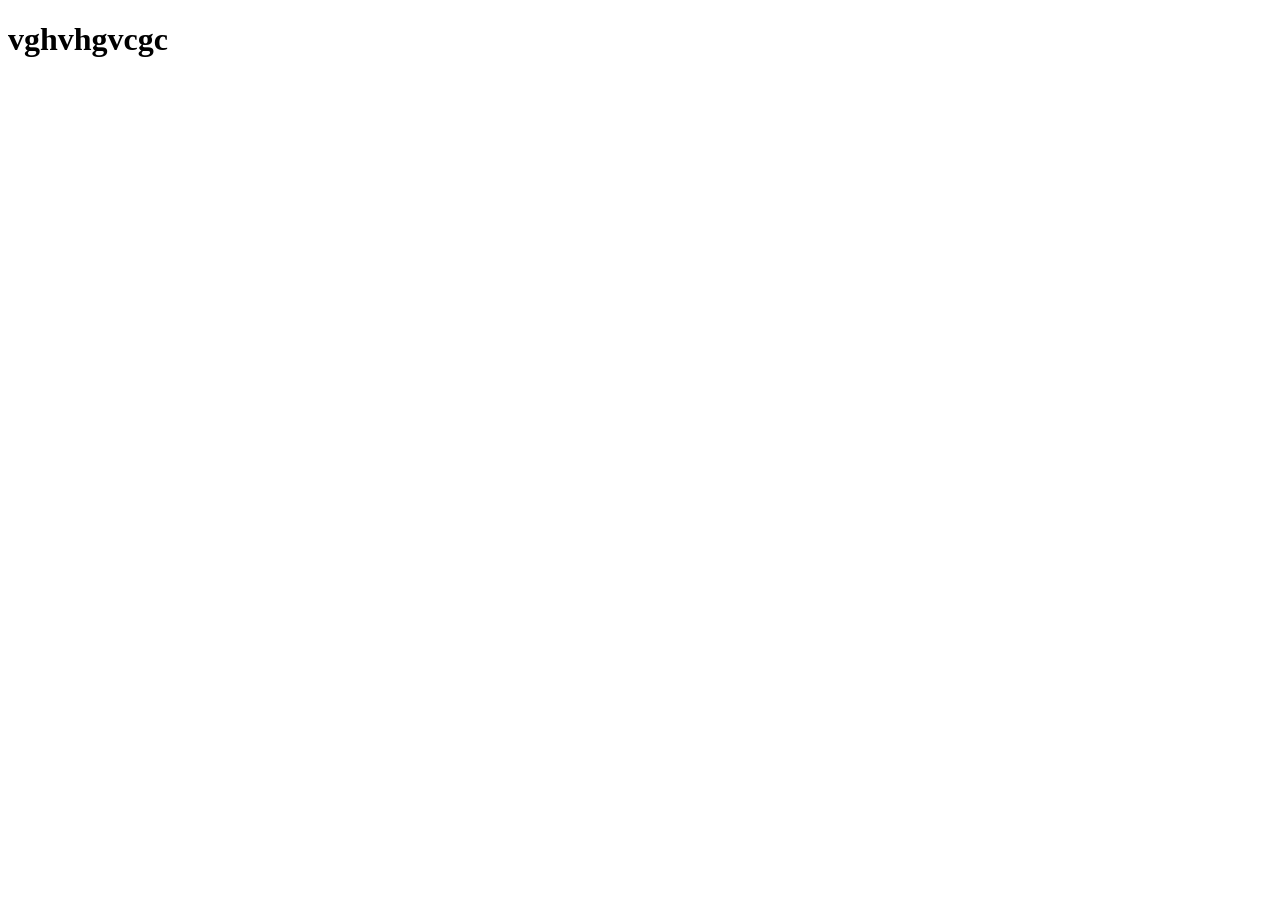
==== index.html @ 42df1553 "add blocks" ====
<!DOCTYPE html>
<html lang="en">
<head>
    <meta charset="UTF-8">
    <meta name="viewport" content="width=device-width, initial-scale=1.0">
    <title>Document</title>
</head>
<body>
    <h1>vghvhgvcgc</h1>
</body>
</html>
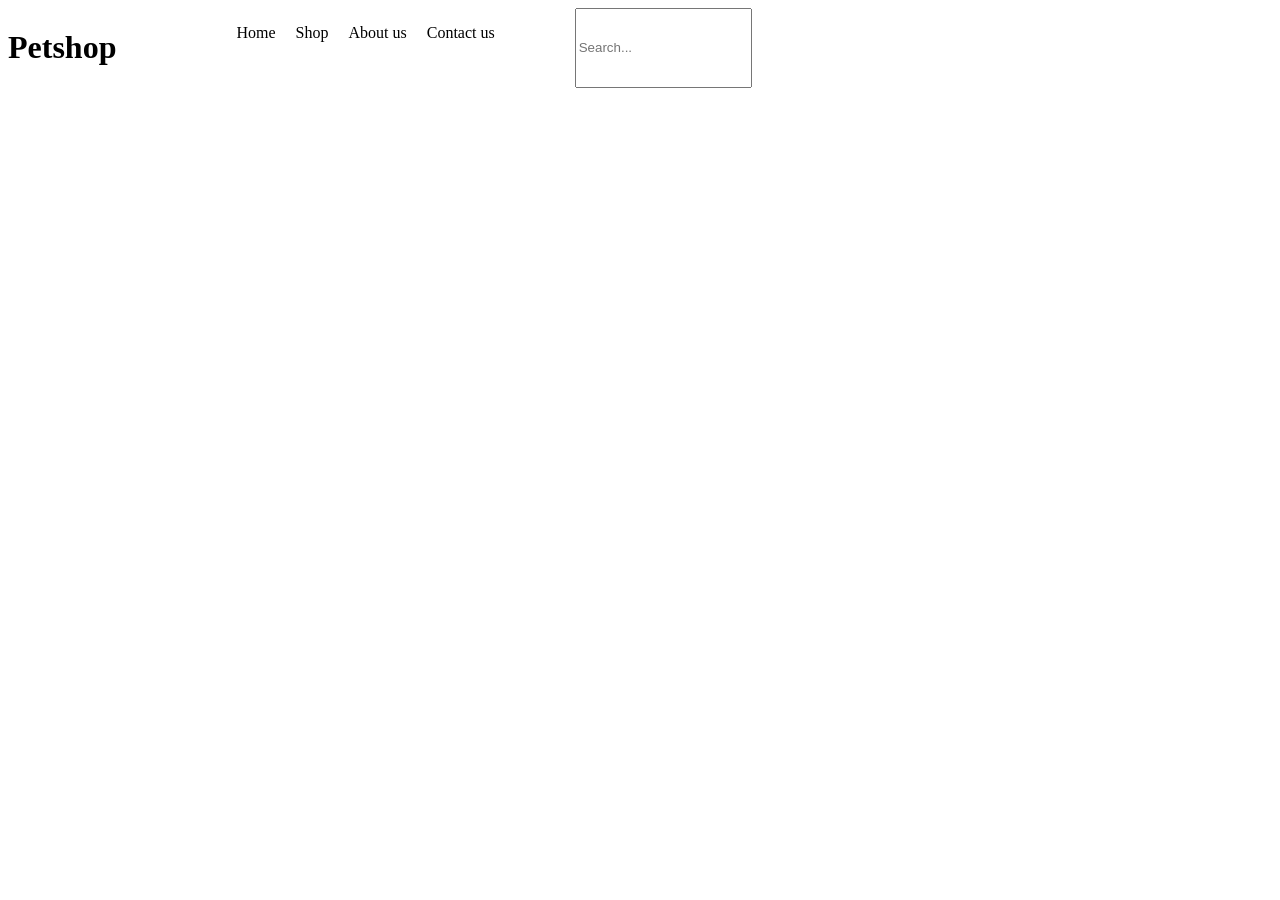
==== commit e1782185: "add header" ====
--- a/index.html
+++ b/index.html
@@ -3,9 +3,45 @@
 <head>
     <meta charset="UTF-8">
     <meta name="viewport" content="width=device-width, initial-scale=1.0">
-    <title>Document</title>
+    <link rel="stylesheet" href="style.css">
+    <title>Petshop</title>
 </head>
 <body>
-    <h1>vghvhgvcgc</h1>
+    <header>
+        <h1>Petshop</h1>
+        <ul class="header-list">
+            <li><a href="#"></a>Home</li>
+            <li><a href="#"></a>Shop</li>
+            <li><a href="#"></a>About us</li>
+            <li><a href="#"></a>Contact us</li>
+        </ul>
+        <input type="text" name="search" placeholder="Search...">
+    </header>
+    <main>
+    <div class="shop-now">
+
+    </div>
+    <div class="categories">
+
+    </div>
+    <div class="products">
+
+    </div>
+    <div class="way-to-shop">
+
+    </div>
+    <div class="best-sellers">
+
+    </div>
+    <div class="by-pet">
+
+    </div>
+    <div class="news">
+
+    </div>
+    </main>
+    <footer>
+
+    </footer>
 </body>
 </html>
--- a/style.css
+++ b/style.css
@@ -0,0 +1,9 @@
+header{
+    display: flex;
+    gap: 80px;
+}
+.header-list {
+    display: flex;
+    list-style: none;
+    gap: 20px;
+}
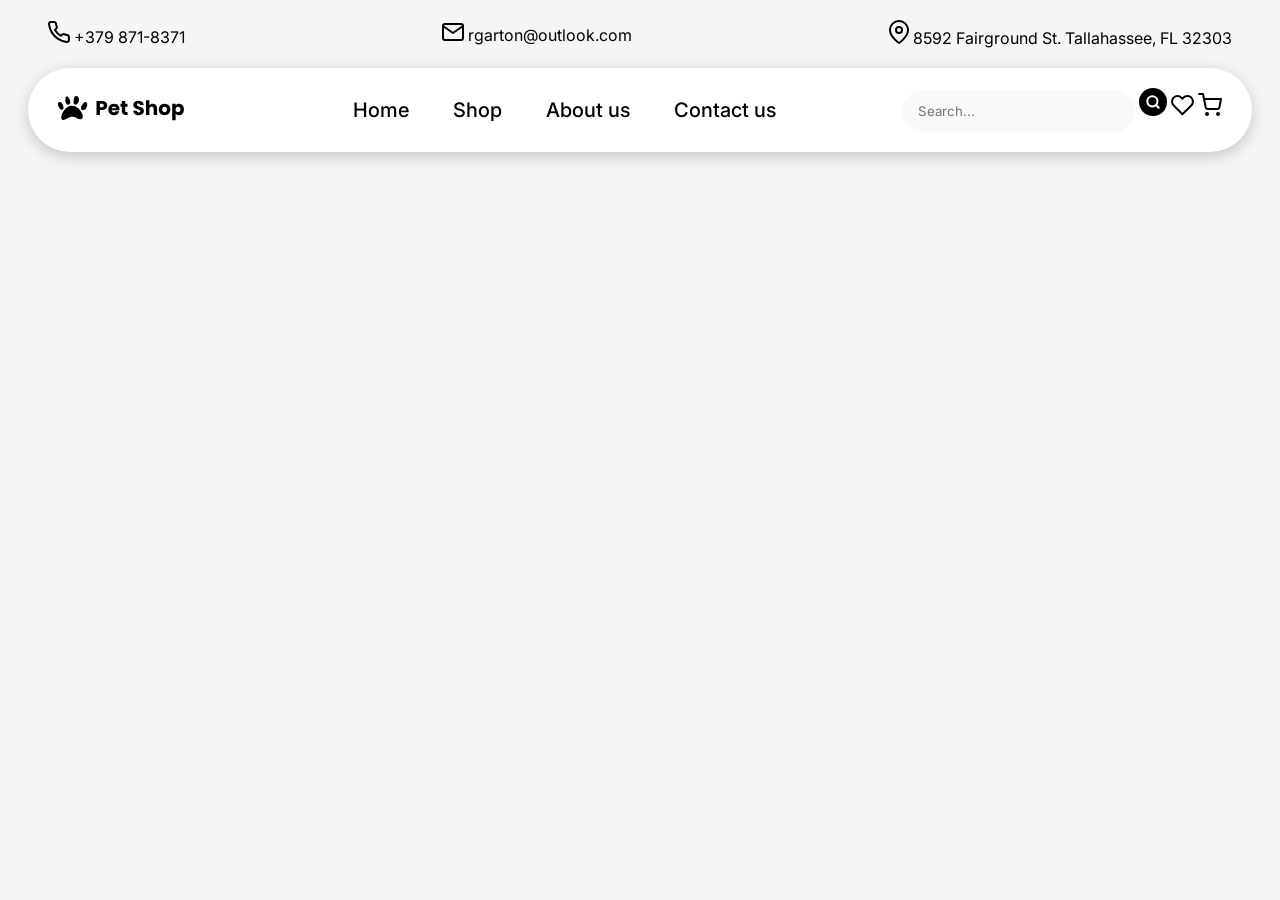
==== commit 3a837ad4: "add objects to header" ====
--- a/index.html
+++ b/index.html
@@ -3,44 +3,104 @@
 <head>
     <meta charset="UTF-8">
     <meta name="viewport" content="width=device-width, initial-scale=1.0">
-    <link rel="stylesheet" href="style.css">
+    <link rel="preconnect" href="https://fonts.googleapis.com">
+<link rel="preconnect" href="https://fonts.gstatic.com" crossorigin>
+<link href="https://fonts.googleapis.com/css2?family=Inter:ital,opsz,wght@0,14..32,100..900;1,14..32,100..900&display=swap" rel="stylesheet">
+    <link rel="stylesheet" href="styles/style.css">
+    <link rel="stylesheet" href="styles/normalize.css">
     <title>Petshop</title>
 </head>
 <body>
-    <header>
-        <h1>Petshop</h1>
+    <header class="contacts-header">
+        <div>
+            <svg width="22" height="22" viewBox="0 0 22 22" fill="none" xmlns="http://www.w3.org/2000/svg">
+<path d="M20.8881 15.9201V18.9201C20.8892 19.1986 20.8322 19.4743 20.7206 19.7294C20.6091 19.9846 20.4454 20.2137 20.2402 20.402C20.035 20.5902 19.7927 20.7336 19.5289 20.8228C19.265 20.912 18.9855 20.9452 18.7081 20.9201C15.631 20.5857 12.6751 19.5342 10.0781 17.8501C7.66194 16.3148 5.61345 14.2663 4.07812 11.8501C2.38809 9.2413 1.33636 6.27109 1.00812 3.1801C0.983127 2.90356 1.01599 2.62486 1.10462 2.36172C1.19324 2.09859 1.33569 1.85679 1.52288 1.65172C1.71008 1.44665 1.93792 1.28281 2.19191 1.17062C2.44589 1.05843 2.72046 1.00036 2.99812 1.0001H5.99812C6.48342 0.995321 6.95391 1.16718 7.32188 1.48363C7.68985 1.80008 7.93019 2.23954 7.99812 2.7201C8.12474 3.68016 8.35957 4.62282 8.69812 5.5301C8.83266 5.88802 8.86178 6.27701 8.78202 6.65098C8.70227 7.02494 8.51698 7.36821 8.24812 7.6401L6.97812 8.9101C8.40167 11.4136 10.4746 13.4865 12.9781 14.9101L14.2481 13.6401C14.52 13.3712 14.8633 13.1859 15.2372 13.1062C15.6112 13.0264 16.0002 13.0556 16.3581 13.1901C17.2654 13.5286 18.2081 13.7635 19.1681 13.8901C19.6539 13.9586 20.0975 14.2033 20.4146 14.5776C20.7318 14.9519 20.9003 15.4297 20.8881 15.9201Z" stroke="black" stroke-width="2" stroke-linecap="round" stroke-linejoin="round"/>
+</svg>
+            <span>+379 871-8371</span>
+        </div>
+        <div>
+            <svg width="22" height="18" viewBox="0 0 22 18" fill="none" xmlns="http://www.w3.org/2000/svg">
+<path d="M3 1H19C20.1 1 21 1.9 21 3V15C21 16.1 20.1 17 19 17H3C1.9 17 1 16.1 1 15V3C1 1.9 1.9 1 3 1Z" stroke="black" stroke-width="2" stroke-linecap="round" stroke-linejoin="round"/>
+<path d="M21 3L11 10L1 3" stroke="black" stroke-width="2" stroke-linecap="round" stroke-linejoin="round"/>
+</svg>
+            <span>rgarton@outlook.com</span>
+        </div>
+        <div>
+            <svg width="20" height="24" viewBox="0 0 20 24" fill="none" xmlns="http://www.w3.org/2000/svg">
+<path d="M19 10C19 17 10 23 10 23C10 23 1 17 1 10C1 7.61305 1.94821 5.32387 3.63604 3.63604C5.32387 1.94821 7.61305 1 10 1C12.3869 1 14.6761 1.94821 16.364 3.63604C18.0518 5.32387 19 7.61305 19 10Z" stroke="black" stroke-width="2" stroke-linecap="round" stroke-linejoin="round"/>
+<path d="M10 13C11.6569 13 13 11.6569 13 10C13 8.34315 11.6569 7 10 7C8.34315 7 7 8.34315 7 10C7 11.6569 8.34315 13 10 13Z" stroke="black" stroke-width="2" stroke-linecap="round" stroke-linejoin="round"/>
+</svg>
+            <span>8592 Fairground St. Tallahassee, FL 32303</span>
+        </div>
+    </header>
+    <header class="main-header">
+        <div class="header-container">
+        <a href="#" class="logo"><svg width="128" height="30" viewBox="0 0 128 30" fill="none" xmlns="http://www.w3.org/2000/svg">
+<path d="M7.65306 26.3199C6.69254 26.7512 4.83484 27.4373 3.88629 26.6155C3.22707 26.0443 3.26374 24.6041 3.31063 23.817C3.45953 21.325 4.876 18.8672 6.37352 16.9357C8.16387 14.627 10.8434 12.8654 13.7634 12.7668C15.98 12.692 18.1637 13.5817 19.8944 14.9685C21.6252 16.3553 22.9329 18.212 23.9373 20.1891C24.4274 21.1539 24.8582 22.1852 24.8746 23.2672C24.8908 24.3492 24.4124 25.4966 23.4614 26.0126C22.6989 26.4264 21.7571 26.3778 20.932 26.1096C20.1069 25.8418 19.3634 25.3753 18.5994 24.964C17.1902 24.2056 15.6266 23.6149 14.0293 23.7119C11.7199 23.8526 9.76391 25.3721 7.65306 26.3199Z" fill="black"/>
+<path d="M5.46221 14.1432C5.74581 16.4805 3.97017 17.7521 2.15663 15.9949C1.04446 14.9174 0.178717 13.0006 0.0235771 11.4594C-0.0544918 10.6827 0.0405378 9.80499 0.62618 9.28894C1.18738 8.79434 2.06484 8.79159 2.73454 9.12507C3.40424 9.45855 3.89535 10.0679 4.2812 10.7089C4.90999 11.7537 5.3153 12.9325 5.46221 14.1432Z" fill="black"/>
+<path d="M12.1667 7.8491C12.5403 9.4222 12.0966 11.8501 9.9713 11.6715C7.4272 11.4577 7.13164 7.06766 7.40675 5.25861C7.50976 4.58018 7.7734 3.82269 8.41316 3.57477C8.85364 3.40391 9.3667 3.53511 9.75555 3.80373C10.1442 4.07211 10.431 4.46146 10.6986 4.85081C11.3319 5.77342 11.9081 6.76013 12.1667 7.8491Z" fill="black"/>
+<path d="M21.0142 6.82031C21.0372 5.77798 20.8047 4.68377 20.1203 3.89734C19.4359 3.11091 18.2262 2.73104 17.3023 3.21417C16.3433 3.71551 15.9904 4.89877 15.8322 5.96904C15.6172 7.42241 15.2703 10.0932 16.3318 11.3176C16.9963 12.0841 17.9927 11.6853 18.7547 11.2426C20.2495 10.3736 20.978 8.47647 21.0142 6.82031Z" fill="black"/>
+<path d="M27.2745 16.3564C25.7777 17.7681 22.7183 17.3306 22.9885 14.8955C23.171 13.2483 24.2922 11.5513 25.3083 10.2874C25.9281 9.51672 26.835 8.77245 27.8005 8.9872C28.5663 9.15756 29.093 9.9133 29.227 10.6863C29.3607 11.4592 29.1779 12.2494 28.9701 13.0059C28.6341 14.2285 28.1971 15.4864 27.2745 16.3564Z" fill="black"/>
+<path d="M49.2125 12.48C49.2125 13.2933 49.0258 14.04 48.6525 14.72C48.2791 15.3867 47.7058 15.9267 46.9325 16.34C46.1591 16.7533 45.1991 16.96 44.0525 16.96H41.9325V22H38.5125V7.96H44.0525C45.1725 7.96 46.1191 8.15333 46.8925 8.54C47.6658 8.92667 48.2458 9.46 48.6325 10.14C49.0191 10.82 49.2125 11.6 49.2125 12.48ZM43.7925 14.24C44.4458 14.24 44.9325 14.0867 45.2525 13.78C45.5725 13.4733 45.7325 13.04 45.7325 12.48C45.7325 11.92 45.5725 11.4867 45.2525 11.18C44.9325 10.8733 44.4458 10.72 43.7925 10.72H41.9325V14.24H43.7925ZM61.5129 16.24C61.5129 16.56 61.4929 16.8933 61.4529 17.24H53.7129C53.7663 17.9333 53.9863 18.4667 54.3729 18.84C54.7729 19.2 55.2596 19.38 55.8329 19.38C56.6863 19.38 57.2796 19.02 57.6129 18.3H61.2529C61.0663 19.0333 60.7263 19.6933 60.2329 20.28C59.7529 20.8667 59.1463 21.3267 58.4129 21.66C57.6796 21.9933 56.8596 22.16 55.9529 22.16C54.8596 22.16 53.8863 21.9267 53.0329 21.46C52.1796 20.9933 51.5129 20.3267 51.0329 19.46C50.5529 18.5933 50.3129 17.58 50.3129 16.42C50.3129 15.26 50.5463 14.2467 51.0129 13.38C51.4929 12.5133 52.1596 11.8467 53.0129 11.38C53.8663 10.9133 54.8463 10.68 55.9529 10.68C57.0329 10.68 57.9929 10.9067 58.8329 11.36C59.6729 11.8133 60.3263 12.46 60.7929 13.3C61.2729 14.14 61.5129 15.12 61.5129 16.24ZM58.0129 15.34C58.0129 14.7533 57.8129 14.2867 57.4129 13.94C57.0129 13.5933 56.5129 13.42 55.9129 13.42C55.3396 13.42 54.8529 13.5867 54.4529 13.92C54.0663 14.2533 53.8263 14.7267 53.7329 15.34H58.0129ZM69.5371 19.1V22H67.7971C66.5571 22 65.5905 21.7 64.8971 21.1C64.2038 20.4867 63.8571 19.4933 63.8571 18.12V13.68H62.4971V10.84H63.8571V8.12H67.2771V10.84H69.5171V13.68H67.2771V18.16C67.2771 18.4933 67.3571 18.7333 67.5171 18.88C67.6771 19.0267 67.9438 19.1 68.3171 19.1H69.5371ZM80.7604 22.14C79.7338 22.14 78.8138 21.9733 78.0004 21.64C77.1871 21.3067 76.5338 20.8133 76.0404 20.16C75.5604 19.5067 75.3071 18.72 75.2804 17.8H78.9204C78.9738 18.32 79.1538 18.72 79.4604 19C79.7671 19.2667 80.1671 19.4 80.6604 19.4C81.1671 19.4 81.5671 19.2867 81.8604 19.06C82.1538 18.82 82.3004 18.4933 82.3004 18.08C82.3004 17.7333 82.1804 17.4467 81.9404 17.22C81.7138 16.9933 81.4271 16.8067 81.0804 16.66C80.7471 16.5133 80.2671 16.3467 79.6404 16.16C78.7338 15.88 77.9938 15.6 77.4204 15.32C76.8471 15.04 76.3538 14.6267 75.9404 14.08C75.5271 13.5333 75.3204 12.82 75.3204 11.94C75.3204 10.6333 75.7938 9.61333 76.7404 8.88C77.6871 8.13333 78.9204 7.76 80.4404 7.76C81.9871 7.76 83.2338 8.13333 84.1804 8.88C85.1271 9.61333 85.6338 10.64 85.7004 11.96H82.0004C81.9738 11.5067 81.8071 11.1533 81.5004 10.9C81.1938 10.6333 80.8004 10.5 80.3204 10.5C79.9071 10.5 79.5738 10.6133 79.3204 10.84C79.0671 11.0533 78.9404 11.3667 78.9404 11.78C78.9404 12.2333 79.1538 12.5867 79.5804 12.84C80.0071 13.0933 80.6738 13.3667 81.5804 13.66C82.4871 13.9667 83.2204 14.26 83.7804 14.54C84.3538 14.82 84.8471 15.2267 85.2604 15.76C85.6738 16.2933 85.8804 16.98 85.8804 17.82C85.8804 18.62 85.6738 19.3467 85.2604 20C84.8604 20.6533 84.2738 21.1733 83.5004 21.56C82.7271 21.9467 81.8138 22.14 80.7604 22.14ZM94.8451 10.72C96.1251 10.72 97.1518 11.1467 97.9251 12C98.6985 12.84 99.0851 14 99.0851 15.48V22H95.6851V15.94C95.6851 15.1933 95.4918 14.6133 95.1051 14.2C94.7185 13.7867 94.1985 13.58 93.5451 13.58C92.8918 13.58 92.3718 13.7867 91.9851 14.2C91.5985 14.6133 91.4051 15.1933 91.4051 15.94V22H87.9851V7.2H91.4051V12.34C91.7518 11.8467 92.2251 11.4533 92.8251 11.16C93.4251 10.8667 94.0985 10.72 94.8451 10.72ZM106.542 22.16C105.448 22.16 104.462 21.9267 103.582 21.46C102.715 20.9933 102.028 20.3267 101.522 19.46C101.028 18.5933 100.782 17.58 100.782 16.42C100.782 15.2733 101.035 14.2667 101.542 13.4C102.048 12.52 102.742 11.8467 103.622 11.38C104.502 10.9133 105.488 10.68 106.582 10.68C107.675 10.68 108.662 10.9133 109.542 11.38C110.422 11.8467 111.115 12.52 111.622 13.4C112.128 14.2667 112.382 15.2733 112.382 16.42C112.382 17.5667 112.122 18.58 111.602 19.46C111.095 20.3267 110.395 20.9933 109.502 21.46C108.622 21.9267 107.635 22.16 106.542 22.16ZM106.542 19.2C107.195 19.2 107.748 18.96 108.202 18.48C108.668 18 108.902 17.3133 108.902 16.42C108.902 15.5267 108.675 14.84 108.222 14.36C107.782 13.88 107.235 13.64 106.582 13.64C105.915 13.64 105.362 13.88 104.922 14.36C104.482 14.8267 104.262 15.5133 104.262 16.42C104.262 17.3133 104.475 18 104.902 18.48C105.342 18.96 105.888 19.2 106.542 19.2ZM117.616 12.42C117.949 11.9 118.409 11.48 118.996 11.16C119.583 10.84 120.269 10.68 121.056 10.68C121.976 10.68 122.809 10.9133 123.556 11.38C124.303 11.8467 124.889 12.5133 125.316 13.38C125.756 14.2467 125.976 15.2533 125.976 16.4C125.976 17.5467 125.756 18.56 125.316 19.44C124.889 20.3067 124.303 20.98 123.556 21.46C122.809 21.9267 121.976 22.16 121.056 22.16C120.283 22.16 119.596 22 118.996 21.68C118.409 21.36 117.949 20.9467 117.616 20.44V27.32H114.196V10.84H117.616V12.42ZM122.496 16.4C122.496 15.5467 122.256 14.88 121.776 14.4C121.309 13.9067 120.729 13.66 120.036 13.66C119.356 13.66 118.776 13.9067 118.296 14.4C117.829 14.8933 117.596 15.5667 117.596 16.42C117.596 17.2733 117.829 17.9467 118.296 18.44C118.776 18.9333 119.356 19.18 120.036 19.18C120.716 19.18 121.296 18.9333 121.776 18.44C122.256 17.9333 122.496 17.2533 122.496 16.4Z" fill="black"/>
+</svg>
+</a>
+        <nav>
         <ul class="header-list">
             <li><a href="#"></a>Home</li>
             <li><a href="#"></a>Shop</li>
             <li><a href="#"></a>About us</li>
             <li><a href="#"></a>Contact us</li>
         </ul>
-        <input type="text" name="search" placeholder="Search...">
+        </nav>
+        <div>
+            <input type="text" name="search" placeholder="Search...">
+            <a href="#"><svg width="28" height="28" viewBox="0 0 28 28" fill="none" xmlns="http://www.w3.org/2000/svg">
+<rect width="28" height="28" rx="14" fill="black"/>
+<path d="M13.3689 18.4449C16.1745 18.4449 18.4488 16.1705 18.4488 13.365C18.4488 10.5595 16.1745 8.28516 13.3689 8.28516C10.5634 8.28516 8.28906 10.5595 8.28906 13.365C8.28906 16.1705 10.5634 18.4449 13.3689 18.4449Z" stroke="white" stroke-width="2" stroke-linecap="round" stroke-linejoin="round"/>
+<path d="M19.7153 19.7148L16.9531 16.9526" stroke="white" stroke-width="2" stroke-linecap="round" stroke-linejoin="round"/>
+</svg>
+</a>
+            <a href="#"><svg width="23" height="21" viewBox="0 0 23 21" fill="none" xmlns="http://www.w3.org/2000/svg">
+<path d="M20.2913 2.61183C19.7805 2.10083 19.1741 1.69547 18.5066 1.41891C17.8392 1.14235 17.1238 1 16.4013 1C15.6788 1 14.9634 1.14235 14.2959 1.41891C13.6285 1.69547 13.022 2.10083 12.5113 2.61183L11.4513 3.67183L10.3913 2.61183C9.3596 1.58013 7.96032 1.00053 6.50129 1.00053C5.04226 1.00053 3.64298 1.58013 2.61129 2.61183C1.5796 3.64352 1 5.04279 1 6.50183C1 7.96086 1.5796 9.36013 2.61129 10.3918L3.67129 11.4518L11.4513 19.2318L19.2313 11.4518L20.2913 10.3918C20.8023 9.88107 21.2076 9.27464 21.4842 8.60718C21.7608 7.93972 21.9031 7.22431 21.9031 6.50183C21.9031 5.77934 21.7608 5.06393 21.4842 4.39647C21.2076 3.72901 20.8023 3.12258 20.2913 2.61183Z" stroke="black" stroke-width="2" stroke-linecap="round" stroke-linejoin="round"/>
+</svg>
+</a>
+            <a href="#"><svg width="24" height="23" viewBox="0 0 24 23" fill="none" xmlns="http://www.w3.org/2000/svg">
+<path d="M9 22C9.55228 22 10 21.5523 10 21C10 20.4477 9.55228 20 9 20C8.44772 20 8 20.4477 8 21C8 21.5523 8.44772 22 9 22Z" stroke="black" stroke-width="2" stroke-linecap="round" stroke-linejoin="round"/>
+<path d="M20 22C20.5523 22 21 21.5523 21 21C21 20.4477 20.5523 20 20 20C19.4477 20 19 20.4477 19 21C19 21.5523 19.4477 22 20 22Z" stroke="black" stroke-width="2" stroke-linecap="round" stroke-linejoin="round"/>
+<path d="M1 1H5L7.68 14.39C7.77144 14.8504 8.02191 15.264 8.38755 15.5583C8.75318 15.8526 9.2107 16.009 9.68 16H19.4C19.8693 16.009 20.3268 15.8526 20.6925 15.5583C21.0581 15.264 21.3086 14.8504 21.4 14.39L23 6H6" stroke="black" stroke-width="2" stroke-linecap="round" stroke-linejoin="round"/>
+</svg>
+
+</a>
+        </div>
+        </div>
     </header>
     <main>
-    <div class="shop-now">
+    <section class="shop-now">
 
-    </div>
-    <div class="categories">
+    </section>
+    <section class="categories">
 
-    </div>
-    <div class="products">
+    </section>
+    <section class="products">
 
-    </div>
-    <div class="way-to-shop">
+    </section>
+    <section class="way-to-shop">
 
-    </div>
-    <div class="best-sellers">
+    </section>
+    <section class="icons">
 
-    </div>
-    <div class="by-pet">
+    </section>
+    <section class="best-sellers">
 
-    </div>
-    <div class="news">
+    </section>
+    <section class="by-pet">
 
-    </div>
+    </section>
+    <section class="news">
+
+    </section>
     </main>
-    <footer>
+    <footer class="main-footer">
 
     </footer>
 </body>
--- a/styles/style.css
+++ b/styles/style.css
@@ -0,0 +1,43 @@
+*{
+    font-family: Inter;
+    text-decoration: none;
+}
+
+body{
+    background-color: #F5F5F5;
+}
+
+.contacts-header{
+    margin: 20px 40px;
+    font-size: 16px;
+    display: flex;
+    align-items: center;
+    justify-content: space-between;
+}
+
+.header-list {
+    font-size: 20px;
+    font-weight: 500;
+    display: flex;
+    list-style: none;
+    gap: 44px;
+}
+
+.header-container {
+    display: flex;
+    align-items: center;
+    justify-content: space-between;
+    background-color: white;
+    border-radius: 50px;
+    padding: 10px 30px;
+    margin: 20px;
+    box-shadow: 0 4px 15px rgba(0, 0, 0, 0.2);
+}
+
+input {
+    border-radius: 50px;
+    background-color: #F8F9FA;
+    border: none;
+    height: 40px;
+    padding-left: 16px;
+}
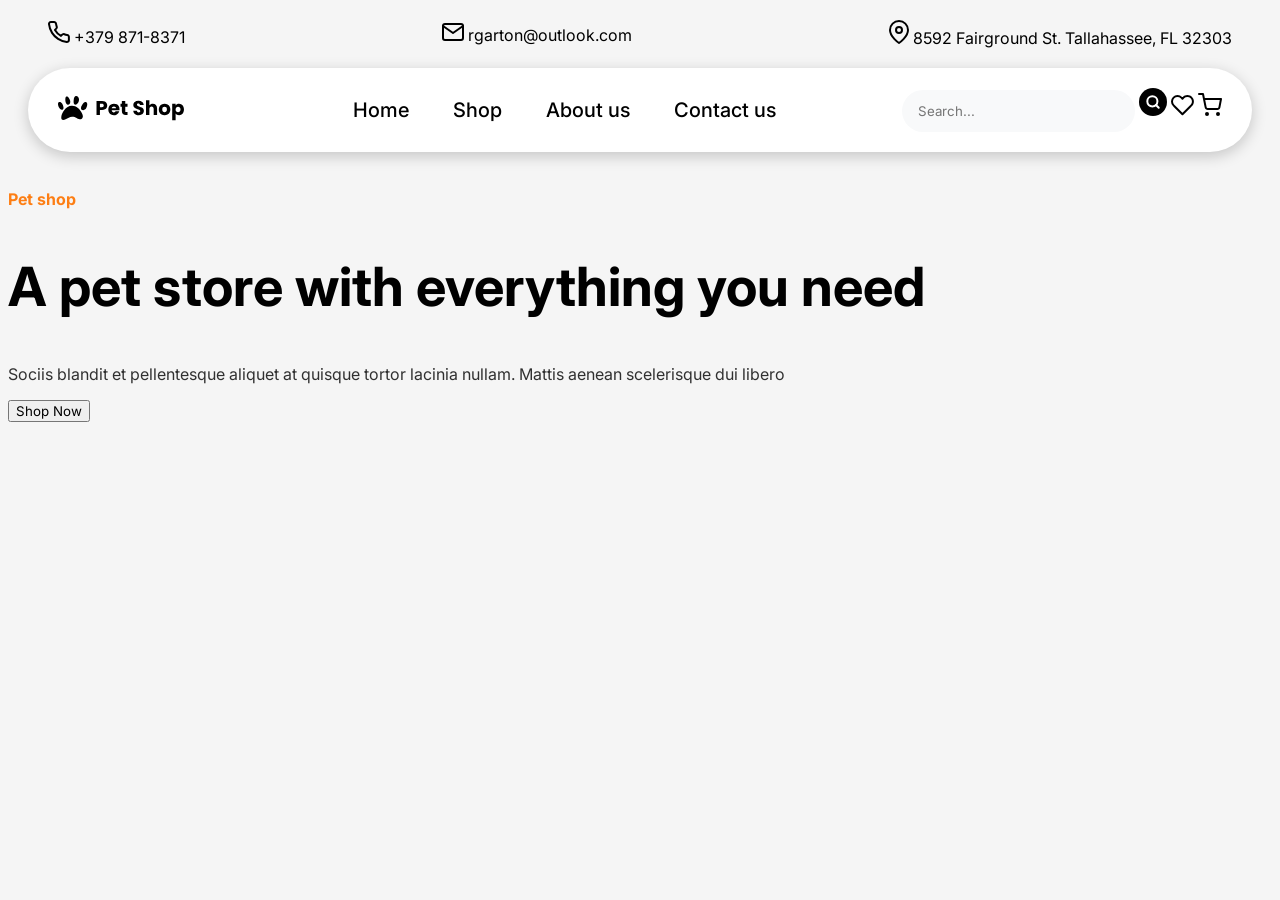
==== commit 717d9fd8: "add objects to shop-now-section" ====
--- a/index.html
+++ b/index.html
@@ -76,7 +76,10 @@
     </header>
     <main>
     <section class="shop-now">
-
+        <h6>Pet shop</h6>
+        <h1>A pet store with everything you need</h1>
+        <p>Sociis blandit et pellentesque aliquet at quisque tortor lacinia nullam. Mattis aenean scelerisque dui libero</p>
+        <button>Shop Now</button>
     </section>
     <section class="categories">
 
--- a/styles/style.css
+++ b/styles/style.css
@@ -5,6 +5,22 @@
 
 body{
     background-color: #F5F5F5;
+}
+
+h1{
+    font-size: 54px;
+    font-weight: 700;
+}
+
+h6{
+    font-size: 16px;
+    font-weight: 700;
+    color: #FD7E14;
+}
+
+p{
+    font-size: 16px;
+    opacity: 0.8;
 }
 
 .contacts-header{
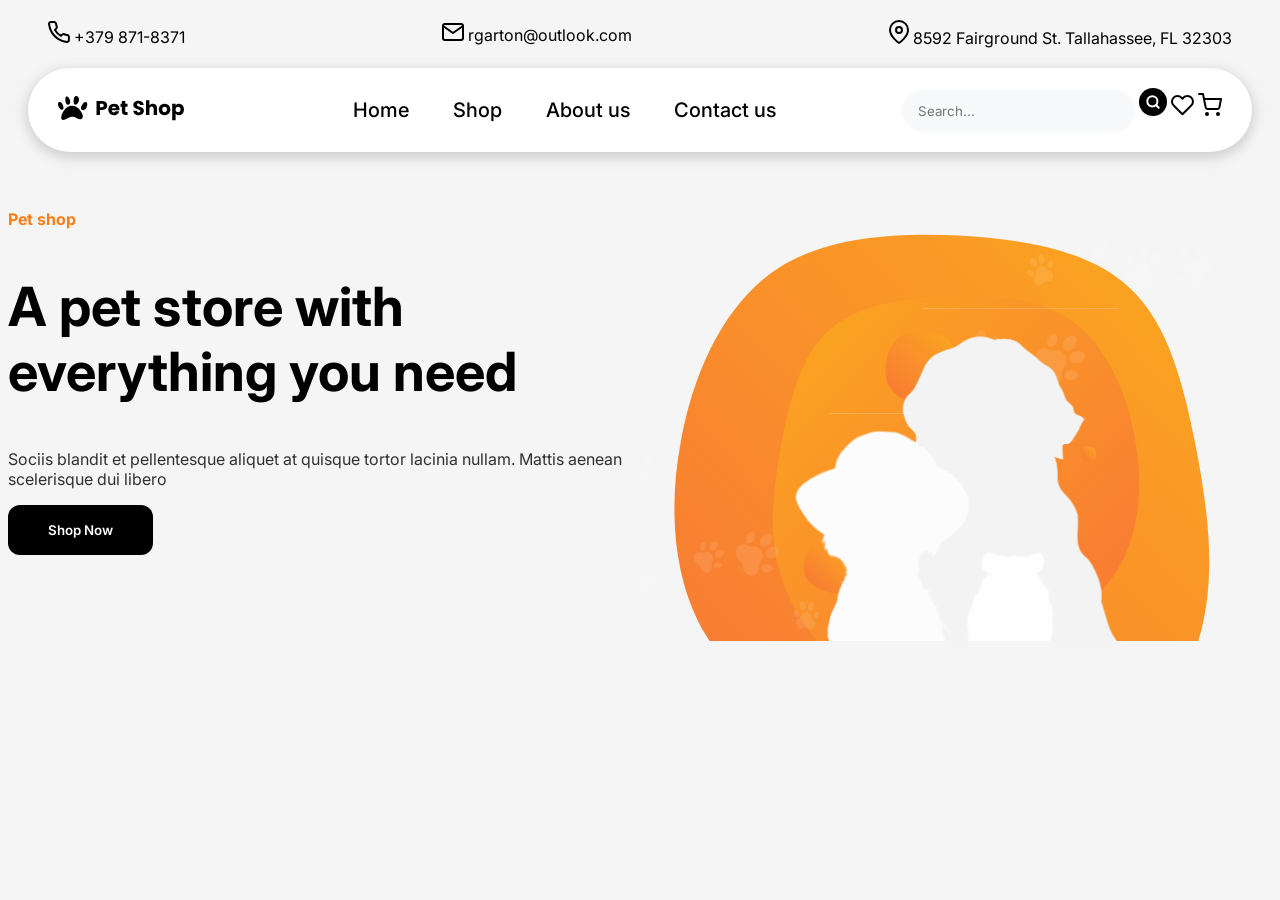
==== commit fb902fd8: "add image and styles to shop-now section" ====
--- a/index.html
+++ b/index.html
@@ -6,8 +6,8 @@
     <link rel="preconnect" href="https://fonts.googleapis.com">
 <link rel="preconnect" href="https://fonts.gstatic.com" crossorigin>
 <link href="https://fonts.googleapis.com/css2?family=Inter:ital,opsz,wght@0,14..32,100..900;1,14..32,100..900&display=swap" rel="stylesheet">
+    <link rel="stylesheet" href="styles/normalize.css">
     <link rel="stylesheet" href="styles/style.css">
-    <link rel="stylesheet" href="styles/normalize.css">
     <title>Petshop</title>
 </head>
 <body>
@@ -76,10 +76,13 @@
     </header>
     <main>
     <section class="shop-now">
-        <h6>Pet shop</h6>
-        <h1>A pet store with everything you need</h1>
-        <p>Sociis blandit et pellentesque aliquet at quisque tortor lacinia nullam. Mattis aenean scelerisque dui libero</p>
-        <button>Shop Now</button>
+        <div class="shop-now__info">
+            <h6>Pet shop</h6>
+            <h1>A pet store with everything you need</h1>
+            <p>Sociis blandit et pellentesque aliquet at quisque tortor lacinia nullam. Mattis aenean scelerisque dui libero</p>
+            <button>Shop Now</button>
+        </div>
+        <img class="shop-now__img" src="images/shop-now__img.svg" alt="shop-now__img">       
     </section>
     <section class="categories">
 
--- a/styles/style.css
+++ b/styles/style.css
@@ -21,6 +21,16 @@
 p{
     font-size: 16px;
     opacity: 0.8;
+}
+
+button{
+    background-color: black;
+    border: none;
+    color: white;
+    padding: 17px 40px;
+    border-radius: 12px;
+    font-size: 20;
+    font-weight: 600;
 }
 
 .contacts-header{
@@ -56,4 +66,17 @@
     border: none;
     height: 40px;
     padding-left: 16px;
+}
+
+.shop-now{
+    display: flex;
+}
+
+.shop-now__info{
+    flex: 1;
+}
+
+.shop-now__img{
+    flex: 1;
+    width: 50%;
 }
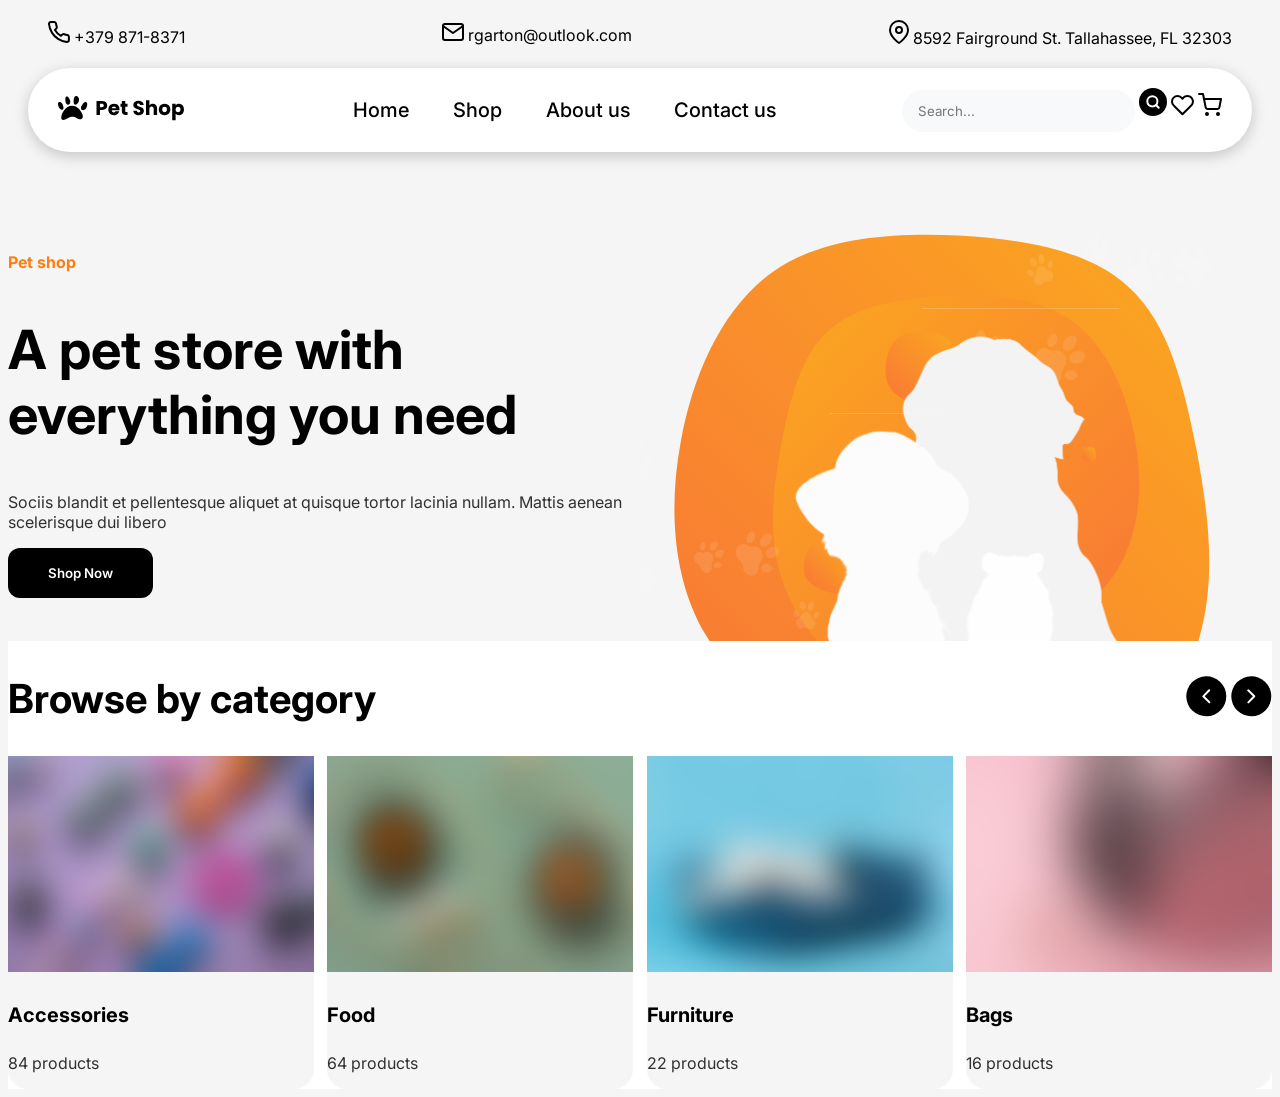
==== commit 64dc167a: "add categories section" ====
--- a/index.html
+++ b/index.html
@@ -85,7 +85,43 @@
         <img class="shop-now__img" src="images/shop-now__img.svg" alt="shop-now__img">       
     </section>
     <section class="categories">
-
+        <div class="categories-header">
+            <h2>Browse by category</h2>
+            <div class="arrows">
+                <a href="#"><svg width="41" height="41" viewBox="0 0 41 41" fill="none" xmlns="http://www.w3.org/2000/svg">
+<rect width="40" height="40" rx="20" transform="matrix(-0.9999 0.0141659 0.0141659 0.9999 39.9961 0)" fill="black"/>
+<path d="M23.3663 26.2382L17.2819 20.3238L23.1963 14.2394" stroke="white" stroke-width="2" stroke-linecap="round" stroke-linejoin="round"/>
+</svg>
+</a>
+                <a href="#"><svg width="41" height="41" viewBox="0 0 41 41" fill="none" xmlns="http://www.w3.org/2000/svg">
+<rect y="0.56665" width="40" height="40" rx="20" transform="rotate(-0.811672 0 0.56665)" fill="black"/>
+<path d="M17.3663 26.3233L23.2807 20.2389L17.1963 14.3245" stroke="white" stroke-width="2" stroke-linecap="round" stroke-linejoin="round"/>
+</svg>
+</a>
+            </div>
+        </div>
+        <div class="categories__cards">
+            <div class="card">
+                <img src="images/category1.svg" alt="card1">
+                <h4>Accessories</h4>
+                <p>84 products</p>
+            </div>
+            <div class="card">
+                <img src="images/category2.svg" alt="card2">
+                <h4>Food</h4>
+                <p>64 products</p>
+            </div>
+            <div class="card">
+                <img src="images/category3.svg" alt="card3">
+                <h4>Furniture</h4>
+                <p>22 products</p>
+            </div>
+            <div class="card">
+                <img src="images/category4.svg" alt="card4">
+                <h4>Bags</h4>
+                <p>16 products</p>
+            </div>
+        </div>
     </section>
     <section class="products">
 
--- a/styles/style.css
+++ b/styles/style.css
@@ -1,5 +1,5 @@
 *{
-    font-family: Inter;
+    font-family: Inter, sans-serif;
     text-decoration: none;
 }
 
@@ -9,6 +9,16 @@
 
 h1{
     font-size: 54px;
+    font-weight: 700;
+}
+
+h2{
+    font-size: 40px;
+    font-weight: 700;    
+}
+
+h4{
+    font-size: 20px;
     font-weight: 700;
 }
 
@@ -70,13 +80,32 @@
 
 .shop-now{
     display: flex;
-}
-
-.shop-now__info{
-    flex: 1;
+    align-items: center;
+    justify-content: space-between;
 }
 
 .shop-now__img{
-    flex: 1;
     width: 50%;
+}
+
+.categories{
+    background-color: white;
+}
+
+.categories-header{
+    display: flex;
+    align-items: center;
+    justify-content: space-between;
+}
+
+.categories__cards{
+    display: flex;
+    align-items: center;
+    justify-content: space-between;
+}
+
+.card{
+    padding: 0;
+    background-color: #F5F5F5;
+    border-radius: 20px;
 }
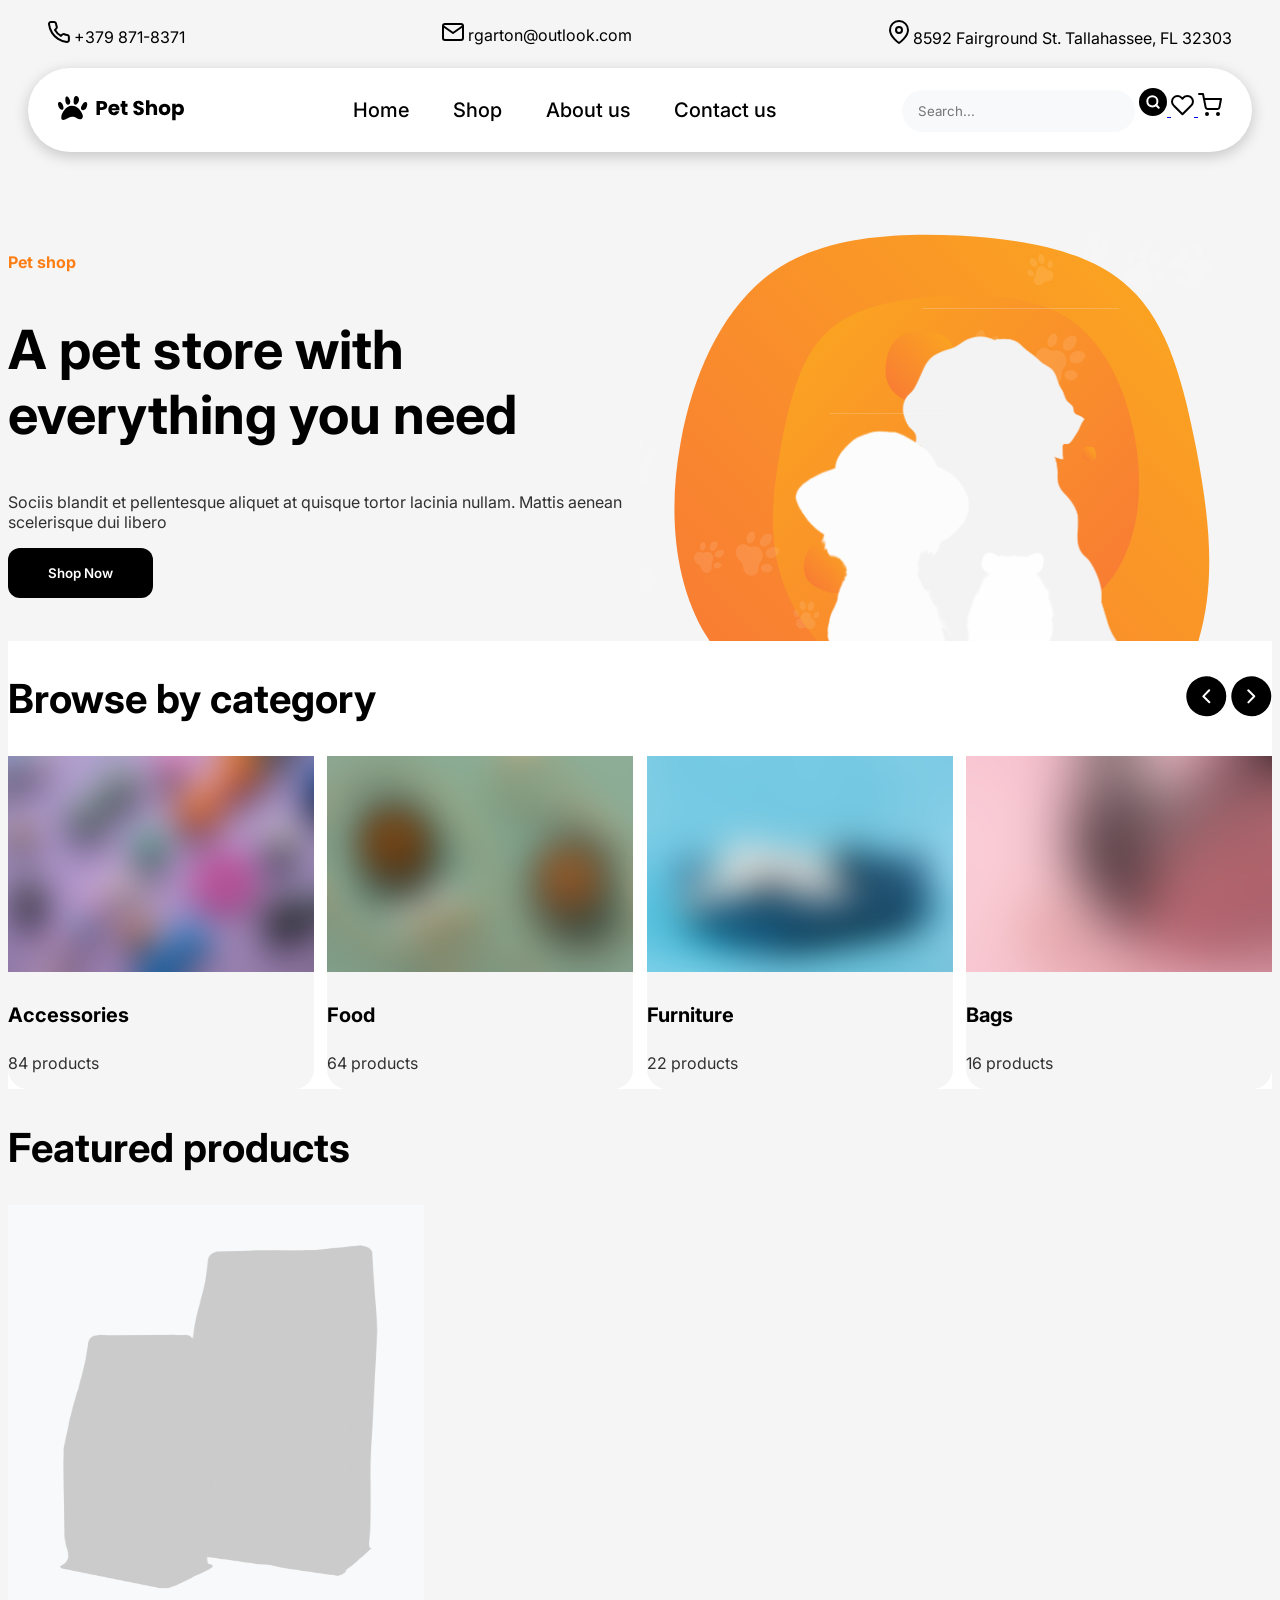
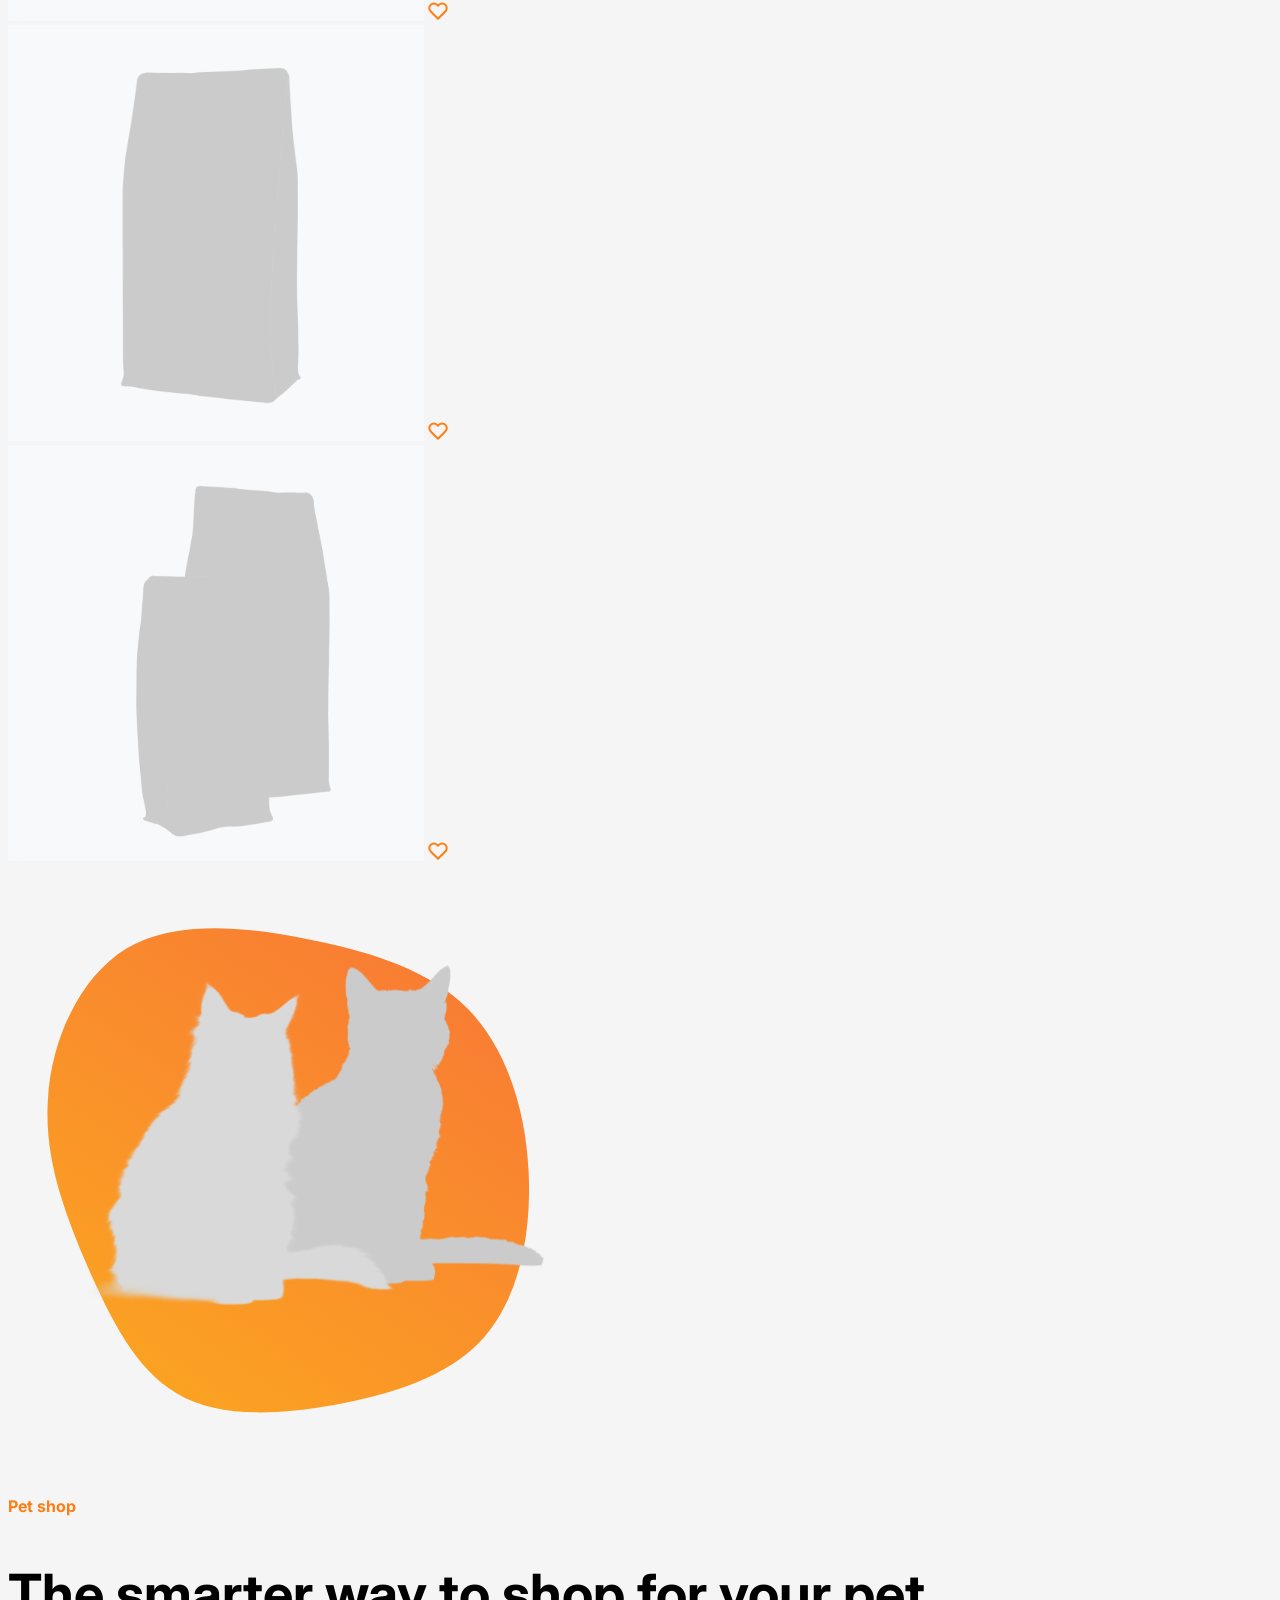
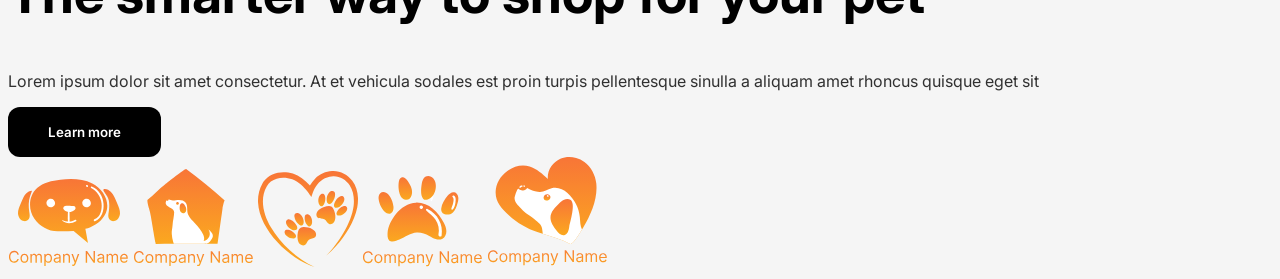
==== commit 2cb743ff: "add script categories section" ====
--- a/index.html
+++ b/index.html
@@ -9,6 +9,7 @@
     <link rel="stylesheet" href="styles/normalize.css">
     <link rel="stylesheet" href="styles/style.css">
     <title>Petshop</title>
+    <script defer src="main.js"></script>
 </head>
 <body>
     <header class="contacts-header">
@@ -85,51 +86,238 @@
         <img class="shop-now__img" src="images/shop-now__img.svg" alt="shop-now__img">       
     </section>
     <section class="categories">
-        <div class="categories-header">
-            <h2>Browse by category</h2>
-            <div class="arrows">
-                <a href="#"><svg width="41" height="41" viewBox="0 0 41 41" fill="none" xmlns="http://www.w3.org/2000/svg">
+    <div class="categories-header">
+        <h2>Browse by category</h2>
+        <div class="arrows">
+            <a href="#"><svg width="41" height="41" viewBox="0 0 41 41" fill="none" xmlns="http://www.w3.org/2000/svg">
 <rect width="40" height="40" rx="20" transform="matrix(-0.9999 0.0141659 0.0141659 0.9999 39.9961 0)" fill="black"/>
 <path d="M23.3663 26.2382L17.2819 20.3238L23.1963 14.2394" stroke="white" stroke-width="2" stroke-linecap="round" stroke-linejoin="round"/>
-</svg>
-</a>
-                <a href="#"><svg width="41" height="41" viewBox="0 0 41 41" fill="none" xmlns="http://www.w3.org/2000/svg">
+</svg></a>
+            <a href="#"><svg width="41" height="41" viewBox="0 0 41 41" fill="none" xmlns="http://www.w3.org/2000/svg">
 <rect y="0.56665" width="40" height="40" rx="20" transform="rotate(-0.811672 0 0.56665)" fill="black"/>
 <path d="M17.3663 26.3233L23.2807 20.2389L17.1963 14.3245" stroke="white" stroke-width="2" stroke-linecap="round" stroke-linejoin="round"/>
-</svg>
-</a>
-            </div>
-        </div>
-        <div class="categories__cards">
-            <div class="card">
-                <img src="images/category1.svg" alt="card1">
-                <h4>Accessories</h4>
-                <p>84 products</p>
-            </div>
-            <div class="card">
-                <img src="images/category2.svg" alt="card2">
-                <h4>Food</h4>
-                <p>64 products</p>
-            </div>
-            <div class="card">
-                <img src="images/category3.svg" alt="card3">
-                <h4>Furniture</h4>
-                <p>22 products</p>
-            </div>
-            <div class="card">
-                <img src="images/category4.svg" alt="card4">
-                <h4>Bags</h4>
-                <p>16 products</p>
-            </div>
-        </div>
-    </section>
+</svg></a>
+        </div>
+    </div>
+    <div id="categoriesContainer" class="categories__cards"></div>
+</section>
     <section class="products">
-
+        <h2>Featured products</h2>
+        <div class="card">
+            <img src="images/product1.svg" alt="premium-dog-food__img">
+            <svg width="20" height="20" viewBox="0 0 20 20" fill="none" xmlns="http://www.w3.org/2000/svg">
+<path d="M17.3651 3.84166C16.9395 3.41583 16.4342 3.07803 15.8779 2.84757C15.3217 2.6171 14.7255 2.49847 14.1235 2.49847C13.5214 2.49847 12.9252 2.6171 12.369 2.84757C11.8128 3.07803 11.3074 3.41583 10.8818 3.84166L9.99847 4.725L9.11514 3.84166C8.25539 2.98192 7.08933 2.49892 5.87347 2.49892C4.65761 2.49892 3.49155 2.98192 2.6318 3.84166C1.77206 4.70141 1.28906 5.86747 1.28906 7.08333C1.28906 8.29919 1.77206 9.46525 2.6318 10.325L3.51514 11.2083L9.99847 17.6917L16.4818 11.2083L17.3651 10.325C17.791 9.89937 18.1288 9.39401 18.3592 8.83779C18.5897 8.28158 18.7083 7.6854 18.7083 7.08333C18.7083 6.48126 18.5897 5.88508 18.3592 5.32887C18.1288 4.77265 17.791 4.26729 17.3651 3.84166Z" stroke="#FD7E14" stroke-width="2" stroke-linecap="round" stroke-linejoin="round"/>
+</svg>
+
+        </div>
+        <div class="card">
+            <img src="images/product2.svg" alt="premium-cat-food__img">
+            <svg width="20" height="20" viewBox="0 0 20 20" fill="none" xmlns="http://www.w3.org/2000/svg">
+<path d="M17.3651 3.84166C16.9395 3.41583 16.4342 3.07803 15.8779 2.84757C15.3217 2.6171 14.7255 2.49847 14.1235 2.49847C13.5214 2.49847 12.9252 2.6171 12.369 2.84757C11.8128 3.07803 11.3074 3.41583 10.8818 3.84166L9.99847 4.725L9.11514 3.84166C8.25539 2.98192 7.08933 2.49892 5.87347 2.49892C4.65761 2.49892 3.49155 2.98192 2.6318 3.84166C1.77206 4.70141 1.28906 5.86747 1.28906 7.08333C1.28906 8.29919 1.77206 9.46525 2.6318 10.325L3.51514 11.2083L9.99847 17.6917L16.4818 11.2083L17.3651 10.325C17.791 9.89937 18.1288 9.39401 18.3592 8.83779C18.5897 8.28158 18.7083 7.6854 18.7083 7.08333C18.7083 6.48126 18.5897 5.88508 18.3592 5.32887C18.1288 4.77265 17.791 4.26729 17.3651 3.84166Z" stroke="#FD7E14" stroke-width="2" stroke-linecap="round" stroke-linejoin="round"/>
+</svg>
+        </div>
+        <div class="card">
+            <img src="images/product3.svg" alt="premium-dog-food__img">
+            <svg width="20" height="20" viewBox="0 0 20 20" fill="none" xmlns="http://www.w3.org/2000/svg">
+<path d="M17.3651 3.84166C16.9395 3.41583 16.4342 3.07803 15.8779 2.84757C15.3217 2.6171 14.7255 2.49847 14.1235 2.49847C13.5214 2.49847 12.9252 2.6171 12.369 2.84757C11.8128 3.07803 11.3074 3.41583 10.8818 3.84166L9.99847 4.725L9.11514 3.84166C8.25539 2.98192 7.08933 2.49892 5.87347 2.49892C4.65761 2.49892 3.49155 2.98192 2.6318 3.84166C1.77206 4.70141 1.28906 5.86747 1.28906 7.08333C1.28906 8.29919 1.77206 9.46525 2.6318 10.325L3.51514 11.2083L9.99847 17.6917L16.4818 11.2083L17.3651 10.325C17.791 9.89937 18.1288 9.39401 18.3592 8.83779C18.5897 8.28158 18.7083 7.6854 18.7083 7.08333C18.7083 6.48126 18.5897 5.88508 18.3592 5.32887C18.1288 4.77265 17.791 4.26729 17.3651 3.84166Z" stroke="#FD7E14" stroke-width="2" stroke-linecap="round" stroke-linejoin="round"/>
+</svg>
+        </div>
     </section>
     <section class="way-to-shop">
-
+        <img src="images/way-to-shop__img.svg" alt="way-to-shop__img">
+        <h6>Pet shop</h6>
+        <h1>The smarter way to shop for your pet</h1>
+        <p>Lorem ipsum dolor sit amet consectetur. At et vehicula sodales est proin turpis pellentesque sinulla a aliquam amet rhoncus quisque eget sit</p>
+        <button>Learn more</button>
     </section>
     <section class="icons">
+        <svg width="121" height="88" viewBox="0 0 121 88" fill="none" xmlns="http://www.w3.org/2000/svg">
+<path d="M10.7727 75.639H9.36364C9.2803 75.2337 9.13447 74.8776 8.92614 74.5708C8.72159 74.264 8.47159 74.0064 8.17614 73.7981C7.88447 73.5859 7.56061 73.4268 7.20455 73.3208C6.84849 73.2147 6.47727 73.1617 6.09091 73.1617C5.38636 73.1617 4.74811 73.3397 4.17614 73.6958C3.60795 74.0518 3.1553 74.5765 2.81818 75.2696C2.48485 75.9628 2.31818 76.8132 2.31818 77.8208C2.31818 78.8284 2.48485 79.6787 2.81818 80.3719C3.1553 81.0651 3.60795 81.5897 4.17614 81.9458C4.74811 82.3018 5.38636 82.4799 6.09091 82.4799C6.47727 82.4799 6.84849 82.4268 7.20455 82.3208C7.56061 82.2147 7.88447 82.0575 8.17614 81.8492C8.47159 81.6371 8.72159 81.3776 8.92614 81.0708C9.13447 80.7602 9.2803 80.4041 9.36364 80.0026H10.7727C10.6667 80.5973 10.4735 81.1295 10.1932 81.5992C9.91288 82.0689 9.56439 82.4685 9.14773 82.7981C8.73106 83.1238 8.26326 83.3719 7.74432 83.5424C7.22917 83.7128 6.67803 83.7981 6.09091 83.7981C5.09849 83.7981 4.21591 83.5556 3.44318 83.0708C2.67045 82.5859 2.0625 81.8965 1.61932 81.0026C1.17614 80.1087 0.954545 79.0481 0.954545 77.8208C0.954545 76.5935 1.17614 75.5329 1.61932 74.639C2.0625 73.745 2.67045 73.0556 3.44318 72.5708C4.21591 72.0859 5.09849 71.8435 6.09091 71.8435C6.67803 71.8435 7.22917 71.9287 7.74432 72.0992C8.26326 72.2696 8.73106 72.5196 9.14773 72.8492C9.56439 73.1749 9.91288 73.5727 10.1932 74.0424C10.4735 74.5083 10.6667 75.0405 10.7727 75.639ZM16.4134 83.8208C15.6255 83.8208 14.9342 83.6333 14.3395 83.2583C13.7486 82.8833 13.2865 82.3587 12.9531 81.6844C12.6236 81.0102 12.4588 80.2223 12.4588 79.3208C12.4588 78.4117 12.6236 77.6181 12.9531 76.9401C13.2865 76.2621 13.7486 75.7356 14.3395 75.3606C14.9342 74.9856 15.6255 74.7981 16.4134 74.7981C17.2012 74.7981 17.8906 74.9856 18.4815 75.3606C19.0762 75.7356 19.5384 76.2621 19.8679 76.9401C20.2012 77.6181 20.3679 78.4117 20.3679 79.3208C20.3679 80.2223 20.2012 81.0102 19.8679 81.6844C19.5384 82.3587 19.0762 82.8833 18.4815 83.2583C17.8906 83.6333 17.2012 83.8208 16.4134 83.8208ZM16.4134 82.6162C17.0118 82.6162 17.5043 82.4628 17.8906 82.156C18.277 81.8492 18.563 81.4458 18.7486 80.9458C18.9342 80.4458 19.027 79.9041 19.027 79.3208C19.027 78.7374 18.9342 78.1939 18.7486 77.6901C18.563 77.1863 18.277 76.7791 17.8906 76.4685C17.5043 76.1579 17.0118 76.0026 16.4134 76.0026C15.8149 76.0026 15.3224 76.1579 14.9361 76.4685C14.5497 76.7791 14.2637 77.1863 14.0781 77.6901C13.8925 78.1939 13.7997 78.7374 13.7997 79.3208C13.7997 79.9041 13.8925 80.4458 14.0781 80.9458C14.2637 81.4458 14.5497 81.8492 14.9361 82.156C15.3224 82.4628 15.8149 82.6162 16.4134 82.6162ZM22.4148 83.639V74.9117H23.7102V76.2753H23.8239C24.0057 75.8094 24.2992 75.4477 24.7045 75.1901C25.1098 74.9287 25.5966 74.7981 26.1648 74.7981C26.7405 74.7981 27.2197 74.9287 27.6023 75.1901C27.9886 75.4477 28.2898 75.8094 28.5057 76.2753H28.5966C28.8201 75.8246 29.1553 75.4666 29.6023 75.2015C30.0492 74.9325 30.5852 74.7981 31.2102 74.7981C31.9905 74.7981 32.6288 75.0424 33.125 75.531C33.6212 76.0159 33.8693 76.7715 33.8693 77.7981V83.639H32.5284V77.7981C32.5284 77.1541 32.3523 76.6939 32 76.4174C31.6477 76.1409 31.233 76.0026 30.7557 76.0026C30.142 76.0026 29.6667 76.1882 29.3295 76.5594C28.9924 76.9268 28.8239 77.3927 28.8239 77.9571V83.639H27.4602V77.6617C27.4602 77.1655 27.2992 76.7659 26.9773 76.4628C26.6553 76.156 26.2405 76.0026 25.733 76.0026C25.3845 76.0026 25.0587 76.0954 24.7557 76.281C24.4564 76.4666 24.214 76.7242 24.0284 77.0537C23.8466 77.3795 23.7557 77.7564 23.7557 78.1844V83.639H22.4148ZM36.321 86.9117V74.9117H37.6165V76.2981H37.7756C37.8741 76.1465 38.0104 75.9534 38.1847 75.7185C38.3627 75.4799 38.6165 75.2677 38.946 75.0821C39.2794 74.8927 39.7301 74.7981 40.2983 74.7981C41.0331 74.7981 41.6809 74.9818 42.2415 75.3492C42.8021 75.7166 43.2396 76.2374 43.554 76.9117C43.8684 77.5859 44.0256 78.3814 44.0256 79.2981C44.0256 80.2223 43.8684 81.0234 43.554 81.7015C43.2396 82.3757 42.804 82.8984 42.2472 83.2696C41.6903 83.6371 41.0483 83.8208 40.321 83.8208C39.7604 83.8208 39.3116 83.728 38.9744 83.5424C38.6373 83.353 38.3778 83.139 38.196 82.9003C38.0142 82.6579 37.8741 82.4571 37.7756 82.2981H37.6619V86.9117H36.321ZM37.6392 79.2753C37.6392 79.9344 37.7358 80.5159 37.929 81.0196C38.1222 81.5196 38.4044 81.9117 38.7756 82.1958C39.1468 82.4761 39.6013 82.6162 40.1392 82.6162C40.6998 82.6162 41.1676 82.4685 41.5426 82.1731C41.9214 81.8738 42.2055 81.4723 42.3949 80.9685C42.5881 80.4609 42.6847 79.8965 42.6847 79.2753C42.6847 78.6617 42.59 78.1087 42.4006 77.6162C42.215 77.12 41.9328 76.728 41.554 76.4401C41.179 76.1484 40.7074 76.0026 40.1392 76.0026C39.5938 76.0026 39.1354 76.1409 38.7642 76.4174C38.393 76.6901 38.1127 77.0727 37.9233 77.5651C37.7339 78.0537 37.6392 78.6238 37.6392 79.2753ZM48.6392 83.8435C48.0862 83.8435 47.5843 83.7393 47.1335 83.531C46.6828 83.3189 46.3248 83.014 46.0597 82.6162C45.7945 82.2147 45.6619 81.7299 45.6619 81.1617C45.6619 80.6617 45.7604 80.2564 45.9574 79.9458C46.1544 79.6314 46.4176 79.3852 46.7472 79.2071C47.0767 79.0291 47.4403 78.8965 47.8381 78.8094C48.2396 78.7185 48.643 78.6465 49.0483 78.5935C49.5786 78.5253 50.0085 78.4742 50.3381 78.4401C50.6714 78.4022 50.9138 78.3397 51.0653 78.2526C51.2206 78.1655 51.2983 78.014 51.2983 77.7981V77.7526C51.2983 77.192 51.1449 76.7564 50.8381 76.4458C50.535 76.1352 50.0748 75.9799 49.4574 75.9799C48.8172 75.9799 48.3153 76.12 47.9517 76.4003C47.5881 76.6806 47.3324 76.9799 47.1847 77.2981L45.9119 76.8435C46.1392 76.3132 46.4422 75.9003 46.821 75.6049C47.2036 75.3056 47.6203 75.0973 48.071 74.9799C48.5256 74.8587 48.9725 74.7981 49.4119 74.7981C49.6922 74.7981 50.0142 74.8321 50.3778 74.9003C50.7453 74.9647 51.0994 75.0992 51.4403 75.3037C51.785 75.5083 52.071 75.817 52.2983 76.2299C52.5256 76.6427 52.6392 77.1958 52.6392 77.889V83.639H51.2983V82.4571H51.2301C51.1392 82.6465 50.9877 82.8492 50.7756 83.0651C50.5634 83.281 50.2813 83.4647 49.929 83.6162C49.5767 83.7677 49.1468 83.8435 48.6392 83.8435ZM48.8438 82.639C49.3741 82.639 49.821 82.5348 50.1847 82.3265C50.5521 82.1181 50.8286 81.8492 51.0142 81.5196C51.2036 81.1901 51.2983 80.8435 51.2983 80.4799V79.2526C51.2415 79.3208 51.1165 79.3833 50.9233 79.4401C50.7339 79.4931 50.5142 79.5405 50.2642 79.5821C50.018 79.62 49.7775 79.6541 49.5426 79.6844C49.3116 79.7109 49.1241 79.7337 48.9801 79.7526C48.6316 79.7981 48.3059 79.8719 48.0028 79.9742C47.7036 80.0727 47.4612 80.2223 47.2756 80.4231C47.0938 80.62 47.0028 80.889 47.0028 81.2299C47.0028 81.6958 47.1752 82.0481 47.5199 82.2867C47.8684 82.5215 48.3097 82.639 48.8438 82.639ZM56.4276 78.389V83.639H55.0866V74.9117H56.3821V76.2753H56.4957C56.7003 75.8321 57.0109 75.4761 57.4276 75.2071C57.8442 74.9344 58.3821 74.7981 59.0412 74.7981C59.6321 74.7981 60.1491 74.9193 60.5923 75.1617C61.0355 75.4003 61.3802 75.764 61.6264 76.2526C61.8726 76.7374 61.9957 77.3511 61.9957 78.0935V83.639H60.6548V78.1844C60.6548 77.4988 60.4768 76.9647 60.1207 76.5821C59.7647 76.1958 59.276 76.0026 58.6548 76.0026C58.2268 76.0026 57.8442 76.0954 57.5071 76.281C57.1738 76.4666 56.9105 76.7374 56.7173 77.0935C56.5241 77.4496 56.4276 77.8814 56.4276 78.389ZM64.9972 86.9117C64.7699 86.9117 64.5672 86.8927 64.3892 86.8549C64.2112 86.8208 64.0881 86.7867 64.0199 86.7526L64.3608 85.5708C64.6866 85.6541 64.9744 85.6844 65.2244 85.6617C65.4744 85.639 65.696 85.5272 65.8892 85.3265C66.0862 85.1295 66.2661 84.8094 66.429 84.3662L66.679 83.6844L63.4517 74.9117H64.9062L67.3153 81.8662H67.4062L69.8153 74.9117H71.2699L67.5653 84.9117C67.3987 85.3624 67.1922 85.7356 66.946 86.031C66.6998 86.3302 66.4138 86.5518 66.0881 86.6958C65.7661 86.8397 65.4025 86.9117 64.9972 86.9117ZM86.9489 72.0026V83.639H85.5852L79.2443 74.5026H79.1307V83.639H77.7216V72.0026H79.0852L85.4489 81.1617H85.5625V72.0026H86.9489ZM92.1548 83.8435C91.6018 83.8435 91.0999 83.7393 90.6491 83.531C90.1984 83.3189 89.8404 83.014 89.5753 82.6162C89.3101 82.2147 89.1776 81.7299 89.1776 81.1617C89.1776 80.6617 89.276 80.2564 89.473 79.9458C89.67 79.6314 89.9332 79.3852 90.2628 79.2071C90.5923 79.0291 90.956 78.8965 91.3537 78.8094C91.7552 78.7185 92.1586 78.6465 92.5639 78.5935C93.0942 78.5253 93.5241 78.4742 93.8537 78.4401C94.187 78.4022 94.4295 78.3397 94.581 78.2526C94.7363 78.1655 94.8139 78.014 94.8139 77.7981V77.7526C94.8139 77.192 94.6605 76.7564 94.3537 76.4458C94.0507 76.1352 93.5904 75.9799 92.973 75.9799C92.3329 75.9799 91.831 76.12 91.4673 76.4003C91.1037 76.6806 90.848 76.9799 90.7003 77.2981L89.4276 76.8435C89.6548 76.3132 89.9579 75.9003 90.3366 75.6049C90.7192 75.3056 91.1359 75.0973 91.5866 74.9799C92.0412 74.8587 92.4882 74.7981 92.9276 74.7981C93.2079 74.7981 93.5298 74.8321 93.8935 74.9003C94.2609 74.9647 94.6151 75.0992 94.956 75.3037C95.3007 75.5083 95.5866 75.817 95.8139 76.2299C96.0412 76.6427 96.1548 77.1958 96.1548 77.889V83.639H94.8139V82.4571H94.7457C94.6548 82.6465 94.5033 82.8492 94.2912 83.0651C94.0791 83.281 93.7969 83.4647 93.4446 83.6162C93.0923 83.7677 92.6624 83.8435 92.1548 83.8435ZM92.3594 82.639C92.8897 82.639 93.3366 82.5348 93.7003 82.3265C94.0677 82.1181 94.3442 81.8492 94.5298 81.5196C94.7192 81.1901 94.8139 80.8435 94.8139 80.4799V79.2526C94.7571 79.3208 94.6321 79.3833 94.4389 79.4401C94.2495 79.4931 94.0298 79.5405 93.7798 79.5821C93.5336 79.62 93.2931 79.6541 93.0582 79.6844C92.8272 79.7109 92.6397 79.7337 92.4957 79.7526C92.1473 79.7981 91.8215 79.8719 91.5185 79.9742C91.2192 80.0727 90.9768 80.2223 90.7912 80.4231C90.6094 80.62 90.5185 80.889 90.5185 81.2299C90.5185 81.6958 90.6908 82.0481 91.0355 82.2867C91.384 82.5215 91.8253 82.639 92.3594 82.639ZM98.6023 83.639V74.9117H99.8977V76.2753H100.011C100.193 75.8094 100.487 75.4477 100.892 75.1901C101.297 74.9287 101.784 74.7981 102.352 74.7981C102.928 74.7981 103.407 74.9287 103.79 75.1901C104.176 75.4477 104.477 75.8094 104.693 76.2753H104.784C105.008 75.8246 105.343 75.4666 105.79 75.2015C106.237 74.9325 106.773 74.7981 107.398 74.7981C108.178 74.7981 108.816 75.0424 109.312 75.531C109.809 76.0159 110.057 76.7715 110.057 77.7981V83.639H108.716V77.7981C108.716 77.1541 108.54 76.6939 108.188 76.4174C107.835 76.1409 107.42 76.0026 106.943 76.0026C106.33 76.0026 105.854 76.1882 105.517 76.5594C105.18 76.9268 105.011 77.3927 105.011 77.9571V83.639H103.648V77.6617C103.648 77.1655 103.487 76.7659 103.165 76.4628C102.843 76.156 102.428 76.0026 101.92 76.0026C101.572 76.0026 101.246 76.0954 100.943 76.281C100.644 76.4666 100.402 76.7242 100.216 77.0537C100.034 77.3795 99.9432 77.7564 99.9432 78.1844V83.639H98.6023ZM116.168 83.8208C115.327 83.8208 114.601 83.6352 113.991 83.264C113.385 82.889 112.918 82.3662 112.588 81.6958C112.262 81.0215 112.099 80.2374 112.099 79.3435C112.099 78.4496 112.262 77.6617 112.588 76.9799C112.918 76.2943 113.376 75.7602 113.963 75.3776C114.554 74.9912 115.243 74.7981 116.031 74.7981C116.486 74.7981 116.935 74.8738 117.378 75.0253C117.821 75.1768 118.224 75.4231 118.588 75.764C118.952 76.1011 119.241 76.5481 119.457 77.1049C119.673 77.6617 119.781 78.3473 119.781 79.1617V79.7299H113.054V78.5708H118.418C118.418 78.0784 118.319 77.639 118.122 77.2526C117.929 76.8662 117.652 76.5613 117.293 76.3378C116.937 76.1143 116.516 76.0026 116.031 76.0026C115.497 76.0026 115.035 76.1352 114.645 76.4003C114.259 76.6617 113.961 77.0026 113.753 77.4231C113.545 77.8435 113.44 78.2943 113.44 78.7753V79.5481C113.44 80.2071 113.554 80.7659 113.781 81.2242C114.012 81.6787 114.332 82.0253 114.741 82.264C115.151 82.4988 115.626 82.6162 116.168 82.6162C116.52 82.6162 116.838 82.567 117.122 82.4685C117.41 82.3662 117.658 82.2147 117.866 82.014C118.075 81.8094 118.236 81.5556 118.349 81.2526L119.645 81.6162C119.509 82.0556 119.279 82.442 118.957 82.7753C118.635 83.1049 118.238 83.3624 117.764 83.5481C117.291 83.7299 116.759 83.8208 116.168 83.8208Z" fill="url(#paint0_linear_1_3894)"/>
+<path d="M84.2982 4.4707C74.6002 -0.490238 63.1479 -0.550474 52.3195 0.637147C43.995 1.55036 35.2681 3.36191 29.0936 9.01891C20.5541 16.8429 19.8856 30.4355 26.4067 39.6435C31.8384 47.3143 40.1346 52.0759 49.5917 52.2693C54.7557 52.3741 60.2178 52.366 65.6213 51.8818C70.403 55.8902 75.184 59.8992 79.9657 63.9075C79.1291 59.3281 78.2924 54.7479 77.4558 50.1685C77.4372 50.0658 77.4157 49.961 77.3956 49.8569C79.1105 49.3876 80.7934 48.8433 82.422 48.1903C90.0326 45.1406 96.9181 39.0902 98.7854 31.107C101.266 20.4995 93.9963 9.43164 84.2982 4.4707Z" fill="url(#paint1_linear_1_3894)"/>
+<path d="M42.736 19.6387C40.4805 19.6387 38.3194 21.6221 38.4235 23.9512C38.5284 26.2878 40.3184 28.2637 42.736 28.2637C44.9915 28.2637 47.1526 26.2803 47.0485 23.9512C46.9436 21.6146 45.1536 19.6387 42.736 19.6387Z" fill="white"/>
+<path d="M78.5739 19.6387C76.3184 19.6387 74.1573 21.6221 74.2614 23.9512C74.3663 26.2878 76.1563 28.2637 78.5739 28.2637C80.8294 28.2637 82.9905 26.2803 82.8864 23.9512C82.7815 21.6146 80.9915 19.6387 78.5739 19.6387Z" fill="white"/>
+<path d="M67.1833 40.786C65.374 41.9491 63.471 42.4771 61.5412 42.5648C61.5509 42.5269 61.5709 42.4934 61.5754 42.454C61.7925 40.4848 61.597 38.4264 61.5933 36.4401C61.591 35.3179 61.6185 34.1942 61.5345 33.081C61.7777 33.0869 62.0037 33.0772 62.1904 33.0378C63.935 32.663 67.3811 31.3698 67.5537 29.2139C67.7544 26.7123 64.9754 26.8989 63.2836 26.9242C61.4691 26.951 55.5124 26.1694 55.2551 28.8994C55.087 30.6841 57.7567 32.2406 59.9765 32.8318C59.7973 34.163 59.8204 35.5261 59.8048 36.8699C59.7832 38.7528 59.6679 40.6677 59.9156 42.5358C58.1561 42.3915 56.3884 41.9208 54.6579 41.195C54.292 41.0418 53.9797 41.6122 54.2712 41.8591C58.2014 45.1825 63.8138 44.8226 68.0489 42.2666C68.9956 41.6962 68.1129 40.1881 67.1833 40.786Z" fill="white"/>
+<path d="M18.1437 14.4351C17.0364 15.5372 16.1485 16.8862 15.5082 18.3133C14.5912 20.3553 13.6751 22.3982 12.7581 24.441C11.3229 27.6387 9.85786 30.9852 10.0111 34.4871C10.1643 37.9889 12.4837 41.6648 15.9596 42.1192C17.8812 42.3706 19.959 41.5027 20.9599 39.8436C22.1751 37.8305 21.6605 35.2768 21.2946 32.9536C20.4959 27.8797 20.342 22.0799 22.0784 17.1769C22.7232 15.3565 23.3679 13.5353 24.0126 11.7148C21.6731 11.8338 19.6927 12.8935 18.1437 14.4351Z" fill="url(#paint2_linear_1_3894)"/>
+<path d="M106.497 18.3132C107.414 20.3553 108.33 22.3981 109.247 24.4409C110.682 27.6387 112.147 30.9851 111.994 34.487C111.84 37.9889 109.521 41.6648 106.046 42.1192C104.124 42.3705 102.046 41.5027 101.045 39.8436C99.83 37.8305 100.345 35.2768 100.711 32.9536C101.475 28.099 101.868 22.0992 99.3787 17.661C98.3212 15.7751 96.9343 14.0944 95.8084 12.2479C95.4194 11.6099 95.1026 10.6818 95.6782 10.2051C95.9712 9.96193 96.3899 9.95374 96.7699 9.98052C101.522 10.3114 104.687 14.2796 106.497 18.3132Z" fill="url(#paint3_linear_1_3894)"/>
+<path d="M95.5261 24.8513C94.9364 17.4557 90.7578 10.4348 83.7146 7.60295C82.9397 7.29136 82.4333 8.54963 83.1502 8.94153C89.0184 12.1474 92.8847 17.7226 93.5681 24.426C94.1459 30.0993 92.7173 38.3569 86.4044 40.2927C85.2332 40.6518 85.7322 42.4954 86.9124 42.1347C93.9637 39.9781 96.0474 31.3821 95.5261 24.8513Z" fill="white"/>
+<path d="M79.9473 7.08619C79.9324 7.00959 79.9064 6.93448 79.8715 6.86012C79.957 6.09489 79.1129 5.56243 78.4132 6.12092C77.6457 6.73295 78.0569 7.8001 78.8861 8.06856C79.2974 8.20167 79.6476 7.96147 79.8469 7.6298C80.0247 7.49074 80.0722 7.25797 79.9473 7.08619Z" fill="white"/>
+<defs>
+<linearGradient id="paint0_linear_1_3894" x1="60.5" y1="68.639" x2="60.5" y2="87.639" gradientUnits="userSpaceOnUse">
+<stop stop-color="#F87537"/>
+<stop offset="1" stop-color="#FBA81F"/>
+</linearGradient>
+<linearGradient id="paint1_linear_1_3894" x1="60.6535" y1="0" x2="60.6535" y2="63.9075" gradientUnits="userSpaceOnUse">
+<stop stop-color="#F87537"/>
+<stop offset="1" stop-color="#FBA81F"/>
+</linearGradient>
+<linearGradient id="paint2_linear_1_3894" x1="17.0063" y1="11.7148" x2="17.0063" y2="42.162" gradientUnits="userSpaceOnUse">
+<stop stop-color="#F87537"/>
+<stop offset="1" stop-color="#FBA81F"/>
+</linearGradient>
+<linearGradient id="paint3_linear_1_3894" x1="103.684" y1="9.97002" x2="103.684" y2="42.162" gradientUnits="userSpaceOnUse">
+<stop stop-color="#F87537"/>
+<stop offset="1" stop-color="#FBA81F"/>
+</linearGradient>
+</defs>
+</svg>
+        <svg width="121" height="98" viewBox="0 0 121 98" fill="none" xmlns="http://www.w3.org/2000/svg">
+<path d="M10.7727 85.8225H9.36364C9.2803 85.4172 9.13447 85.0611 8.92614 84.7543C8.72159 84.4475 8.47159 84.1899 8.17614 83.9816C7.88447 83.7694 7.56061 83.6104 7.20455 83.5043C6.84849 83.3982 6.47727 83.3452 6.09091 83.3452C5.38636 83.3452 4.74811 83.5232 4.17614 83.8793C3.60795 84.2354 3.1553 84.76 2.81818 85.4532C2.48485 86.1463 2.31818 86.9967 2.31818 88.0043C2.31818 89.0119 2.48485 89.8622 2.81818 90.5554C3.1553 91.2486 3.60795 91.7732 4.17614 92.1293C4.74811 92.4854 5.38636 92.6634 6.09091 92.6634C6.47727 92.6634 6.84849 92.6104 7.20455 92.5043C7.56061 92.3982 7.88447 92.241 8.17614 92.0327C8.47159 91.8206 8.72159 91.5611 8.92614 91.2543C9.13447 90.9437 9.2803 90.5876 9.36364 90.1861H10.7727C10.6667 90.7808 10.4735 91.313 10.1932 91.7827C9.91288 92.2524 9.56439 92.652 9.14773 92.9816C8.73106 93.3073 8.26326 93.5554 7.74432 93.7259C7.22917 93.8963 6.67803 93.9816 6.09091 93.9816C5.09849 93.9816 4.21591 93.7391 3.44318 93.2543C2.67045 92.7694 2.0625 92.08 1.61932 91.1861C1.17614 90.2922 0.954545 89.2316 0.954545 88.0043C0.954545 86.777 1.17614 85.7164 1.61932 84.8225C2.0625 83.9285 2.67045 83.2391 3.44318 82.7543C4.21591 82.2694 5.09849 82.027 6.09091 82.027C6.67803 82.027 7.22917 82.1122 7.74432 82.2827C8.26326 82.4532 8.73106 82.7032 9.14773 83.0327C9.56439 83.3585 9.91288 83.7562 10.1932 84.2259C10.4735 84.6918 10.6667 85.224 10.7727 85.8225ZM16.4134 94.0043C15.6255 94.0043 14.9342 93.8168 14.3395 93.4418C13.7486 93.0668 13.2865 92.5422 12.9531 91.8679C12.6236 91.1937 12.4588 90.4058 12.4588 89.5043C12.4588 88.5952 12.6236 87.8016 12.9531 87.1236C13.2865 86.4456 13.7486 85.9191 14.3395 85.5441C14.9342 85.1691 15.6255 84.9816 16.4134 84.9816C17.2012 84.9816 17.8906 85.1691 18.4815 85.5441C19.0762 85.9191 19.5384 86.4456 19.8679 87.1236C20.2012 87.8016 20.3679 88.5952 20.3679 89.5043C20.3679 90.4058 20.2012 91.1937 19.8679 91.8679C19.5384 92.5422 19.0762 93.0668 18.4815 93.4418C17.8906 93.8168 17.2012 94.0043 16.4134 94.0043ZM16.4134 92.7997C17.0118 92.7997 17.5043 92.6463 17.8906 92.3395C18.277 92.0327 18.563 91.6293 18.7486 91.1293C18.9342 90.6293 19.027 90.0876 19.027 89.5043C19.027 88.921 18.9342 88.3774 18.7486 87.8736C18.563 87.3698 18.277 86.9626 17.8906 86.652C17.5043 86.3414 17.0118 86.1861 16.4134 86.1861C15.8149 86.1861 15.3224 86.3414 14.9361 86.652C14.5497 86.9626 14.2637 87.3698 14.0781 87.8736C13.8925 88.3774 13.7997 88.921 13.7997 89.5043C13.7997 90.0876 13.8925 90.6293 14.0781 91.1293C14.2637 91.6293 14.5497 92.0327 14.9361 92.3395C15.3224 92.6463 15.8149 92.7997 16.4134 92.7997ZM22.4148 93.8225V85.0952H23.7102V86.4588H23.8239C24.0057 85.9929 24.2992 85.6312 24.7045 85.3736C25.1098 85.1122 25.5966 84.9816 26.1648 84.9816C26.7405 84.9816 27.2197 85.1122 27.6023 85.3736C27.9886 85.6312 28.2898 85.9929 28.5057 86.4588H28.5966C28.8201 86.0081 29.1553 85.6501 29.6023 85.385C30.0492 85.116 30.5852 84.9816 31.2102 84.9816C31.9905 84.9816 32.6288 85.2259 33.125 85.7145C33.6212 86.1994 33.8693 86.955 33.8693 87.9816V93.8225H32.5284V87.9816C32.5284 87.3376 32.3523 86.8774 32 86.6009C31.6477 86.3244 31.233 86.1861 30.7557 86.1861C30.142 86.1861 29.6667 86.3717 29.3295 86.7429C28.9924 87.1104 28.8239 87.5763 28.8239 88.1407V93.8225H27.4602V87.8452C27.4602 87.349 27.2992 86.9494 26.9773 86.6463C26.6553 86.3395 26.2405 86.1861 25.733 86.1861C25.3845 86.1861 25.0587 86.2789 24.7557 86.4645C24.4564 86.6501 24.214 86.9077 24.0284 87.2372C23.8466 87.563 23.7557 87.9399 23.7557 88.3679V93.8225H22.4148ZM36.321 97.0952V85.0952H37.6165V86.4816H37.7756C37.8741 86.33 38.0104 86.1369 38.1847 85.902C38.3627 85.6634 38.6165 85.4513 38.946 85.2657C39.2794 85.0763 39.7301 84.9816 40.2983 84.9816C41.0331 84.9816 41.6809 85.1653 42.2415 85.5327C42.8021 85.9001 43.2396 86.421 43.554 87.0952C43.8684 87.7694 44.0256 88.5649 44.0256 89.4816C44.0256 90.4058 43.8684 91.2069 43.554 91.885C43.2396 92.5592 42.804 93.0819 42.2472 93.4532C41.6903 93.8206 41.0483 94.0043 40.321 94.0043C39.7604 94.0043 39.3116 93.9115 38.9744 93.7259C38.6373 93.5365 38.3778 93.3225 38.196 93.0838C38.0142 92.8414 37.8741 92.6407 37.7756 92.4816H37.6619V97.0952H36.321ZM37.6392 89.4588C37.6392 90.1179 37.7358 90.6994 37.929 91.2032C38.1222 91.7032 38.4044 92.0952 38.7756 92.3793C39.1468 92.6596 39.6013 92.7997 40.1392 92.7997C40.6998 92.7997 41.1676 92.652 41.5426 92.3566C41.9214 92.0573 42.2055 91.6558 42.3949 91.152C42.5881 90.6444 42.6847 90.08 42.6847 89.4588C42.6847 88.8452 42.59 88.2922 42.4006 87.7997C42.215 87.3035 41.9328 86.9115 41.554 86.6236C41.179 86.3319 40.7074 86.1861 40.1392 86.1861C39.5938 86.1861 39.1354 86.3244 38.7642 86.6009C38.393 86.8736 38.1127 87.2562 37.9233 87.7486C37.7339 88.2372 37.6392 88.8073 37.6392 89.4588ZM48.6392 94.027C48.0862 94.027 47.5843 93.9229 47.1335 93.7145C46.6828 93.5024 46.3248 93.1975 46.0597 92.7997C45.7945 92.3982 45.6619 91.9134 45.6619 91.3452C45.6619 90.8452 45.7604 90.4399 45.9574 90.1293C46.1544 89.8149 46.4176 89.5687 46.7472 89.3907C47.0767 89.2126 47.4403 89.08 47.8381 88.9929C48.2396 88.902 48.643 88.83 49.0483 88.777C49.5786 88.7088 50.0085 88.6577 50.3381 88.6236C50.6714 88.5857 50.9138 88.5232 51.0653 88.4361C51.2206 88.349 51.2983 88.1975 51.2983 87.9816V87.9361C51.2983 87.3755 51.1449 86.9399 50.8381 86.6293C50.535 86.3187 50.0748 86.1634 49.4574 86.1634C48.8172 86.1634 48.3153 86.3035 47.9517 86.5838C47.5881 86.8641 47.3324 87.1634 47.1847 87.4816L45.9119 87.027C46.1392 86.4967 46.4422 86.0838 46.821 85.7884C47.2036 85.4891 47.6203 85.2808 48.071 85.1634C48.5256 85.0422 48.9725 84.9816 49.4119 84.9816C49.6922 84.9816 50.0142 85.0157 50.3778 85.0838C50.7453 85.1482 51.0994 85.2827 51.4403 85.4872C51.785 85.6918 52.071 86.0005 52.2983 86.4134C52.5256 86.8263 52.6392 87.3793 52.6392 88.0725V93.8225H51.2983V92.6407H51.2301C51.1392 92.83 50.9877 93.0327 50.7756 93.2486C50.5634 93.4645 50.2813 93.6482 49.929 93.7997C49.5767 93.9513 49.1468 94.027 48.6392 94.027ZM48.8438 92.8225C49.3741 92.8225 49.821 92.7183 50.1847 92.51C50.5521 92.3016 50.8286 92.0327 51.0142 91.7032C51.2036 91.3736 51.2983 91.027 51.2983 90.6634V89.4361C51.2415 89.5043 51.1165 89.5668 50.9233 89.6236C50.7339 89.6766 50.5142 89.724 50.2642 89.7657C50.018 89.8035 49.7775 89.8376 49.5426 89.8679C49.3116 89.8944 49.1241 89.9172 48.9801 89.9361C48.6316 89.9816 48.3059 90.0554 48.0028 90.1577C47.7036 90.2562 47.4612 90.4058 47.2756 90.6066C47.0938 90.8035 47.0028 91.0725 47.0028 91.4134C47.0028 91.8793 47.1752 92.2316 47.5199 92.4702C47.8684 92.705 48.3097 92.8225 48.8438 92.8225ZM56.4276 88.5725V93.8225H55.0866V85.0952H56.3821V86.4588H56.4957C56.7003 86.0157 57.0109 85.6596 57.4276 85.3907C57.8442 85.1179 58.3821 84.9816 59.0412 84.9816C59.6321 84.9816 60.1491 85.1028 60.5923 85.3452C61.0355 85.5838 61.3802 85.9475 61.6264 86.4361C61.8726 86.921 61.9957 87.5346 61.9957 88.277V93.8225H60.6548V88.3679C60.6548 87.6823 60.4768 87.1482 60.1207 86.7657C59.7647 86.3793 59.276 86.1861 58.6548 86.1861C58.2268 86.1861 57.8442 86.2789 57.5071 86.4645C57.1738 86.6501 56.9105 86.921 56.7173 87.277C56.5241 87.6331 56.4276 88.0649 56.4276 88.5725ZM64.9972 97.0952C64.7699 97.0952 64.5672 97.0763 64.3892 97.0384C64.2112 97.0043 64.0881 96.9702 64.0199 96.9361L64.3608 95.7543C64.6866 95.8376 64.9744 95.8679 65.2244 95.8452C65.4744 95.8225 65.696 95.7107 65.8892 95.51C66.0862 95.313 66.2661 94.9929 66.429 94.5497L66.679 93.8679L63.4517 85.0952H64.9062L67.3153 92.0497H67.4062L69.8153 85.0952H71.2699L67.5653 95.0952C67.3987 95.546 67.1922 95.9191 66.946 96.2145C66.6998 96.5138 66.4138 96.7354 66.0881 96.8793C65.7661 97.0232 65.4025 97.0952 64.9972 97.0952ZM86.9489 82.1861V93.8225H85.5852L79.2443 84.6861H79.1307V93.8225H77.7216V82.1861H79.0852L85.4489 91.3452H85.5625V82.1861H86.9489ZM92.1548 94.027C91.6018 94.027 91.0999 93.9229 90.6491 93.7145C90.1984 93.5024 89.8404 93.1975 89.5753 92.7997C89.3101 92.3982 89.1776 91.9134 89.1776 91.3452C89.1776 90.8452 89.276 90.4399 89.473 90.1293C89.67 89.8149 89.9332 89.5687 90.2628 89.3907C90.5923 89.2126 90.956 89.08 91.3537 88.9929C91.7552 88.902 92.1586 88.83 92.5639 88.777C93.0942 88.7088 93.5241 88.6577 93.8537 88.6236C94.187 88.5857 94.4295 88.5232 94.581 88.4361C94.7363 88.349 94.8139 88.1975 94.8139 87.9816V87.9361C94.8139 87.3755 94.6605 86.9399 94.3537 86.6293C94.0507 86.3187 93.5904 86.1634 92.973 86.1634C92.3329 86.1634 91.831 86.3035 91.4673 86.5838C91.1037 86.8641 90.848 87.1634 90.7003 87.4816L89.4276 87.027C89.6548 86.4967 89.9579 86.0838 90.3366 85.7884C90.7192 85.4891 91.1359 85.2808 91.5866 85.1634C92.0412 85.0422 92.4882 84.9816 92.9276 84.9816C93.2079 84.9816 93.5298 85.0157 93.8935 85.0838C94.2609 85.1482 94.6151 85.2827 94.956 85.4872C95.3007 85.6918 95.5866 86.0005 95.8139 86.4134C96.0412 86.8263 96.1548 87.3793 96.1548 88.0725V93.8225H94.8139V92.6407H94.7457C94.6548 92.83 94.5033 93.0327 94.2912 93.2486C94.0791 93.4645 93.7969 93.6482 93.4446 93.7997C93.0923 93.9513 92.6624 94.027 92.1548 94.027ZM92.3594 92.8225C92.8897 92.8225 93.3366 92.7183 93.7003 92.51C94.0677 92.3016 94.3442 92.0327 94.5298 91.7032C94.7192 91.3736 94.8139 91.027 94.8139 90.6634V89.4361C94.7571 89.5043 94.6321 89.5668 94.4389 89.6236C94.2495 89.6766 94.0298 89.724 93.7798 89.7657C93.5336 89.8035 93.2931 89.8376 93.0582 89.8679C92.8272 89.8944 92.6397 89.9172 92.4957 89.9361C92.1473 89.9816 91.8215 90.0554 91.5185 90.1577C91.2192 90.2562 90.9768 90.4058 90.7912 90.6066C90.6094 90.8035 90.5185 91.0725 90.5185 91.4134C90.5185 91.8793 90.6908 92.2316 91.0355 92.4702C91.384 92.705 91.8253 92.8225 92.3594 92.8225ZM98.6023 93.8225V85.0952H99.8977V86.4588H100.011C100.193 85.9929 100.487 85.6312 100.892 85.3736C101.297 85.1122 101.784 84.9816 102.352 84.9816C102.928 84.9816 103.407 85.1122 103.79 85.3736C104.176 85.6312 104.477 85.9929 104.693 86.4588H104.784C105.008 86.0081 105.343 85.6501 105.79 85.385C106.237 85.116 106.773 84.9816 107.398 84.9816C108.178 84.9816 108.816 85.2259 109.312 85.7145C109.809 86.1994 110.057 86.955 110.057 87.9816V93.8225H108.716V87.9816C108.716 87.3376 108.54 86.8774 108.188 86.6009C107.835 86.3244 107.42 86.1861 106.943 86.1861C106.33 86.1861 105.854 86.3717 105.517 86.7429C105.18 87.1104 105.011 87.5763 105.011 88.1407V93.8225H103.648V87.8452C103.648 87.349 103.487 86.9494 103.165 86.6463C102.843 86.3395 102.428 86.1861 101.92 86.1861C101.572 86.1861 101.246 86.2789 100.943 86.4645C100.644 86.6501 100.402 86.9077 100.216 87.2372C100.034 87.563 99.9432 87.9399 99.9432 88.3679V93.8225H98.6023ZM116.168 94.0043C115.327 94.0043 114.601 93.8187 113.991 93.4475C113.385 93.0725 112.918 92.5497 112.588 91.8793C112.262 91.205 112.099 90.421 112.099 89.527C112.099 88.6331 112.262 87.8452 112.588 87.1634C112.918 86.4778 113.376 85.9437 113.963 85.5611C114.554 85.1747 115.243 84.9816 116.031 84.9816C116.486 84.9816 116.935 85.0573 117.378 85.2088C117.821 85.3603 118.224 85.6066 118.588 85.9475C118.952 86.2846 119.241 86.7316 119.457 87.2884C119.673 87.8452 119.781 88.5308 119.781 89.3452V89.9134H113.054V88.7543H118.418C118.418 88.2619 118.319 87.8225 118.122 87.4361C117.929 87.0497 117.652 86.7448 117.293 86.5213C116.937 86.2979 116.516 86.1861 116.031 86.1861C115.497 86.1861 115.035 86.3187 114.645 86.5838C114.259 86.8452 113.961 87.1861 113.753 87.6066C113.545 88.027 113.44 88.4778 113.44 88.9588V89.7316C113.44 90.3907 113.554 90.9494 113.781 91.4077C114.012 91.8622 114.332 92.2088 114.741 92.4475C115.151 92.6823 115.626 92.7997 116.168 92.7997C116.52 92.7997 116.838 92.7505 117.122 92.652C117.41 92.5497 117.658 92.3982 117.866 92.1975C118.075 91.9929 118.236 91.7391 118.349 91.4361L119.645 91.7997C119.509 92.2391 119.279 92.6255 118.957 92.9588C118.635 93.2884 118.238 93.546 117.764 93.7316C117.291 93.9134 116.759 94.0043 116.168 94.0043Z" fill="url(#paint0_linear_1_3908)"/>
+<path d="M91.7518 31.5869C91.1664 31.0669 89.6142 38.6987 89.5251 39.4791C89.0619 43.4946 88.3872 47.5015 87.8183 51.5084C86.7207 59.2791 85.6239 67.0577 84.5263 74.8276C80.1613 74.8276 75.7883 74.8111 71.416 74.7952C61.2237 74.7629 51.0148 74.7298 40.8296 74.8111C34.8233 74.86 28.8248 74.9492 22.8343 75.1117C22.7774 75.1117 22.6393 74.5349 22.4437 73.551C21.3059 67.9747 18.2088 49.2234 17.8348 47.216C17.3148 44.3951 16.8272 41.8512 15.949 39.1857C15.616 38.1938 13.7459 31.5287 14.6076 30.8626C20.9391 25.9531 25.8083 19.8655 32.2455 15.1918C34.1961 13.7778 52.208 -0.67388 53.143 0.024502C66.4734 9.97447 79.3565 20.5084 91.7518 31.5869Z" fill="url(#paint1_linear_1_3908)"/>
+<path d="M79.8781 67.0419C79.8047 68.8954 78.5777 70.4719 77.3831 71.8946C76.2373 73.2683 75.0987 74.2192 73.3762 74.691C72.8072 74.8456 72.2139 74.3983 71.6529 74.6586C71.5637 74.6996 71.4824 74.7478 71.417 74.7967C61.2246 74.7644 51.0157 74.7313 40.8306 74.8125C40.5702 74.1055 40.3429 73.3899 40.1394 72.6671C39.4244 70.1555 38.9605 67.5705 38.7735 64.9619C38.5542 61.9626 39.3669 59.1662 39.5618 56.167C39.838 51.8832 41.0334 47.6972 41.1715 43.3731C41.3175 38.6671 34.5387 38.6751 32.9944 35.1637C32.3363 33.6598 32.8643 32.5464 33.4663 31.1971C33.7835 31.6445 34.4171 31.8473 34.9292 31.6524C35.4492 31.4654 35.8067 30.913 35.7585 30.3678C37.5954 31.7905 40.7896 31.4978 42.9272 31.1806C46.4385 30.6606 50.6324 30.8152 52.7218 33.6843C55.0298 36.8381 53.6323 41.593 54.9895 45.1935C56.3791 48.8839 59.574 51.566 62.1258 54.4106C65.2955 57.9464 68.1976 61.1894 70.1482 65.6113C71.0343 67.6187 71.709 70.0088 70.6769 71.9593C73.1395 71.5853 75.3505 69.8541 76.2934 67.554C77.2363 65.2539 76.8868 62.4661 75.3994 60.4745C77.5859 62.1568 79.9917 64.2865 79.8781 67.0419Z" fill="white"/>
+<path d="M50.2172 34.554C50.6552 34.7648 51.0257 35.105 51.2911 35.5128C52.5238 37.408 53.8638 39.7326 53.0769 42.119C52.8496 42.8073 52.4253 43.4043 51.8218 43.8063C49.6476 45.257 47.4259 43.3683 46.9468 41.2876C46.5189 39.4305 46.2053 32.6265 50.2172 34.554Z" fill="url(#paint2_linear_1_3908)"/>
+<path d="M44.0601 33.111C42.3088 33.7029 43.0453 36.3547 44.9254 35.7635C45.6266 35.5427 46.061 34.6998 45.833 34.0007C45.605 33.3008 44.7571 32.875 44.0601 33.111Z" fill="url(#paint3_linear_1_3908)"/>
+<defs>
+<linearGradient id="paint0_linear_1_3908" x1="60.5" y1="78.8225" x2="60.5" y2="97.8225" gradientUnits="userSpaceOnUse">
+<stop stop-color="#F87537"/>
+<stop offset="1" stop-color="#FBA81F"/>
+</linearGradient>
+<linearGradient id="paint1_linear_1_3908" x1="53.0673" y1="0" x2="53.0673" y2="75.1117" gradientUnits="userSpaceOnUse">
+<stop stop-color="#F87537"/>
+<stop offset="1" stop-color="#FBA81F"/>
+</linearGradient>
+<linearGradient id="paint2_linear_1_3908" x1="50.009" y1="34.2136" x2="50.009" y2="44.3176" gradientUnits="userSpaceOnUse">
+<stop stop-color="#F87537"/>
+<stop offset="1" stop-color="#FBA81F"/>
+</linearGradient>
+<linearGradient id="paint3_linear_1_3908" x1="44.4802" y1="33.0455" x2="44.4802" y2="35.8489" gradientUnits="userSpaceOnUse">
+<stop stop-color="#F87537"/>
+<stop offset="1" stop-color="#FBA81F"/>
+</linearGradient>
+</defs>
+</svg>
+        <svg width="100" height="96" viewBox="0 0 100 96" fill="none" xmlns="http://www.w3.org/2000/svg">
+<g clip-path="url(#clip0_1_3915)">
+<path d="M50.3296 55.1594C50.3863 55.1931 50.4435 55.2242 50.4992 55.2525C50.8708 55.4391 51.2924 55.5016 51.7021 55.4307C52.1118 55.3598 52.488 55.1593 52.7754 54.8586C52.7774 54.8558 52.7795 54.8531 52.7818 54.8506C53.6163 53.9658 53.9785 52.7282 54.0844 51.5186C54.2674 49.3529 53.7213 47.1882 52.5331 45.3689C51.9933 44.5494 51.2995 43.7915 50.3975 43.4034C49.4956 43.0154 48.3588 43.0673 47.6275 43.7246C46.9658 44.3182 46.7529 45.2608 46.6801 46.144C46.4679 48.8905 47.2658 51.6199 48.9237 53.8191C49.3196 54.3362 49.7695 54.8292 50.3296 55.1594Z" fill="url(#paint0_linear_1_3915)"/>
+<path d="M40.6915 53.3417C41.2366 53.7934 41.832 54.2072 42.5061 54.4229C42.5751 54.4448 42.6409 54.4625 42.7088 54.4764C43.148 54.5851 43.6104 54.5497 44.0279 54.3753C44.4453 54.201 44.7957 53.897 45.0273 53.5081C45.0299 53.5055 45.0315 53.5021 45.0321 53.4985C45.7046 52.3584 45.7896 50.9581 45.6104 49.6446C45.28 47.3055 44.1775 45.1441 42.4783 43.5041C41.709 42.7638 40.7883 42.1279 39.7382 41.9352C38.6881 41.7425 37.4941 42.0712 36.8762 42.9458C36.3188 43.7342 36.3204 44.7855 36.4563 45.7415C36.8954 48.7065 38.4015 51.4092 40.6915 53.3417Z" fill="url(#paint1_linear_1_3915)"/>
+<path d="M39.3109 57.0901C39.3109 57.0184 39.3109 56.9483 39.3109 56.8792C39.2794 56.1711 39.036 55.4875 38.7364 54.8452C37.4665 52.1302 35.2484 49.9734 32.4999 48.7807C31.6124 48.4006 30.5981 48.1287 29.6924 48.4595C28.6904 48.8305 28.0613 49.8978 27.9752 50.9629C27.8891 52.0281 28.2652 53.0826 28.7776 54.0193C29.9204 56.0884 31.7227 57.715 33.8972 58.6397C35.1163 59.1535 36.4906 59.4335 37.7628 59.0824C37.7681 59.0824 37.7724 59.0781 37.7756 59.0786C38.2106 58.9554 38.5946 58.6956 38.871 58.3376C39.1473 57.9797 39.3016 57.5424 39.3109 57.0901Z" fill="url(#paint2_linear_1_3915)"/>
+<path d="M53.9943 58.0279C51.3158 56.5827 47.2453 55.7958 44.241 56.2401C43.4498 56.358 42.7015 56.6754 42.0665 57.1623C41.4316 57.6492 40.9308 58.2896 40.6113 59.0235C39.405 61.8117 39.1076 65.9482 39.8089 68.9098C40.1999 70.5616 40.8943 72.2113 42.175 73.3225C43.4557 74.4337 45.4291 74.8678 46.8912 74.0071C48.817 72.8739 49.031 70.1917 50.9338 68.7294C52.8367 67.2671 55.481 67.76 57.0762 66.1923C58.2874 65.004 58.3788 62.9866 57.6379 61.4579C56.897 59.9291 55.4847 58.8351 53.9943 58.0279Z" fill="url(#paint3_linear_1_3915)"/>
+<path d="M37.0604 62.9218C35.369 60.748 32.9413 59.2685 30.2349 58.7623C29.3608 58.6017 28.3973 58.5658 27.6532 59.0497C26.8315 59.585 26.487 60.6716 26.6255 61.6436C26.7641 62.6156 27.321 63.4822 27.9699 64.2171C29.417 65.837 31.3645 66.9256 33.5019 67.3094C34.6996 67.5235 35.9867 67.4924 37.0556 66.917C37.0599 66.9138 37.0652 66.9133 37.0668 66.9117C37.4315 66.7119 37.7226 66.4003 37.8971 66.0227C38.0716 65.6451 38.1203 65.2214 38.0362 64.814C38.0238 64.7529 38.0078 64.6908 37.9907 64.6272C37.8179 64.0009 37.46 63.4378 37.0604 62.9218Z" fill="url(#paint4_linear_1_3915)"/>
+<path d="M79.145 40.4311C78.831 41.0033 78.5625 41.6146 78.4881 42.2606C78.4796 42.3265 78.4747 42.3907 78.471 42.4533C78.451 42.8691 78.565 43.2804 78.7961 43.6265C79.0272 43.9726 79.3633 44.2354 79.7549 44.376C79.7549 44.376 79.7629 44.376 79.7651 44.376C80.9115 44.7817 82.189 44.6121 83.3375 44.2192C85.3906 43.5092 87.1476 42.1329 88.3292 40.3091C88.8588 39.4837 89.2712 38.5427 89.26 37.5594C89.2488 36.5761 88.7422 35.5581 87.8466 35.1545C87.0367 34.7894 86.0888 34.9768 85.2521 35.2674C82.6552 36.186 80.4833 38.0224 79.145 40.4311Z" fill="url(#paint5_linear_1_3915)"/>
+<path d="M84.2012 25.007C83.2554 24.8164 82.2951 25.2435 81.4766 25.7563C78.9445 27.3589 77.0845 29.8317 76.2464 32.7099C76.0538 33.3913 75.9174 34.1016 75.9928 34.8082C76.0008 34.8799 76.011 34.9473 76.0238 35.0159C76.1022 35.4617 76.3217 35.8706 76.6501 36.182C76.9785 36.4934 77.3983 36.6909 77.8475 36.7453C77.851 36.7461 77.8547 36.7461 77.8582 36.7453C79.1726 36.8984 80.4864 36.4097 81.6115 35.7144C83.6173 34.4658 85.148 32.5816 85.9596 30.3617C86.325 29.3576 86.5325 28.2582 86.2838 27.2192C86.035 26.1803 85.2534 25.2184 84.2012 25.007Z" fill="url(#paint6_linear_1_3915)"/>
+<path d="M73.2702 20.1077C72.2618 20.4604 71.4514 21.2318 70.803 22.0818C69.3749 23.9649 68.6182 26.2724 68.6535 28.636C68.6776 29.9598 68.9788 31.33 69.8149 32.3518C69.8181 32.3567 69.8224 32.3588 69.823 32.362C70.1117 32.7099 70.5044 32.956 70.9433 33.064C71.3822 33.172 71.8442 33.1363 72.2613 32.962C72.3271 32.9342 72.3913 32.9048 72.4528 32.8748C73.0873 32.559 73.6137 32.0596 74.0807 31.5243C76.0475 29.2632 77.1204 26.3607 77.0973 23.3632C77.0855 22.3997 76.9234 21.3591 76.2531 20.6649C75.5085 19.8989 74.2786 19.755 73.2702 20.1077Z" fill="url(#paint7_linear_1_3915)"/>
+<path d="M71.1362 52.9027C72.7127 53.5301 74.5936 52.7957 75.6903 51.4998C76.7869 50.2039 77.216 48.4659 77.3486 46.7756C77.5861 43.7396 76.6532 39.6973 75.0333 37.1285C74.6053 36.4524 74.0126 35.8963 73.3107 35.5124C72.6089 35.1285 71.821 34.9294 71.0212 34.934C67.9842 34.9591 64.0838 36.362 61.6594 38.2039C60.3081 39.2305 59.0815 40.5339 58.585 42.1552C58.0886 43.7765 58.4903 45.7586 59.8689 46.7472C61.684 48.0517 64.2219 47.1604 66.328 48.3086C68.4341 49.4567 69.0579 52.079 71.1362 52.9027Z" fill="url(#paint8_linear_1_3915)"/>
+<path d="M62.3681 34.8778C62.3724 34.8778 62.3756 34.8847 62.3778 34.8858C62.708 35.1385 63.1106 35.2785 63.5263 35.2853C63.942 35.292 64.3489 35.1651 64.6872 34.9233C64.7407 34.8874 64.7877 34.8478 64.8391 34.806C65.342 34.3944 65.7111 33.8388 66.0208 33.2645C67.3225 30.8369 67.6914 28.0166 67.0581 25.3356C66.85 24.4712 66.4937 23.5751 65.7501 23.0875C64.9274 22.5522 63.7959 22.6775 62.9635 23.1983C62.1312 23.7191 61.5636 24.5766 61.1559 25.47C60.2604 27.4505 60.0532 29.674 60.5675 31.7861C60.8596 32.9674 61.4095 34.1332 62.3681 34.8778Z" fill="url(#paint9_linear_1_3915)"/>
+<path d="M99.9648 26.6866C99.7214 20.7222 97.9501 14.5624 94.2702 9.75518C89.5331 3.52739 81.9175 -0.491902 74.0055 0.0487135C67.6427 0.354884 61.7988 2.98249 57.2849 7.45997C55.1571 9.57752 53.3382 11.9845 51.8818 14.61C51.7391 14.443 51.5949 14.2771 51.449 14.1122C46.9468 9.05612 41.4164 4.59952 34.8654 2.55535C24.6477 -0.656228 12.0366 1.3858 5.59467 10.618C5.18059 11.2056 4.7967 11.8139 4.44451 12.4406C1.18823 18.1679 -0.283967 24.8314 0.0477064 31.3943C1.42255 59.0936 31.3619 87.818 56.6242 96.0005C39.1589 88.2462 22.5614 72.7519 12.8952 56.3375C5.75783 44.2267 1.32358 28.5311 8.71721 15.5681C9.75877 13.6567 11.1668 11.9423 12.8867 10.6046C18.8621 5.95695 27.338 5.77335 34.2646 8.26554C40.4776 10.6041 45.9374 15.771 49.8666 21.0412C49.9201 21.1038 53.1785 25.7804 53.3208 25.9817L55.1397 20.7864L55.1932 20.6296L55.2681 20.4262C55.6653 19.4019 56.1287 18.4046 56.6552 17.4405C59.774 11.6259 64.947 6.93059 71.542 5.65078C72.7674 5.40897 74.0109 5.27039 75.2594 5.23649C81.7811 4.97581 88.0599 8.8356 91.6441 14.1973C95.6348 20.2265 96.4362 27.8439 95.6156 34.9168C93.3452 52.4408 80.2784 72.4051 68.0509 84.8724C71.5554 81.9665 74.8304 78.7554 77.8871 75.3742C87.4628 64.6266 96.3661 50.8468 99.2415 36.5381C99.8553 33.2924 100.098 29.9873 99.9648 26.6866Z" fill="url(#paint10_linear_1_3915)"/>
+</g>
+<defs>
+<linearGradient id="paint0_linear_1_3915" x1="50.3828" y1="43.1594" x2="50.3828" y2="55.4591" gradientUnits="userSpaceOnUse">
+<stop stop-color="#F87537"/>
+<stop offset="1" stop-color="#FBA81F"/>
+</linearGradient>
+<linearGradient id="paint1_linear_1_3915" x1="41.0363" y1="41.8819" x2="41.0363" y2="54.5382" gradientUnits="userSpaceOnUse">
+<stop stop-color="#F87537"/>
+<stop offset="1" stop-color="#FBA81F"/>
+</linearGradient>
+<linearGradient id="paint2_linear_1_3915" x1="33.6369" y1="48.3109" x2="33.6369" y2="59.2388" gradientUnits="userSpaceOnUse">
+<stop stop-color="#F87537"/>
+<stop offset="1" stop-color="#FBA81F"/>
+</linearGradient>
+<linearGradient id="paint3_linear_1_3915" x1="48.7726" y1="56.1163" x2="48.7726" y2="74.4621" gradientUnits="userSpaceOnUse">
+<stop stop-color="#F87537"/>
+<stop offset="1" stop-color="#FBA81F"/>
+</linearGradient>
+<linearGradient id="paint4_linear_1_3915" x1="32.336" y1="58.6547" x2="32.336" y2="67.4313" gradientUnits="userSpaceOnUse">
+<stop stop-color="#F87537"/>
+<stop offset="1" stop-color="#FBA81F"/>
+</linearGradient>
+<linearGradient id="paint5_linear_1_3915" x1="83.8645" y1="34.9528" x2="83.8645" y2="44.6092" gradientUnits="userSpaceOnUse">
+<stop stop-color="#F87537"/>
+<stop offset="1" stop-color="#FBA81F"/>
+</linearGradient>
+<linearGradient id="paint6_linear_1_3915" x1="81.1821" y1="24.9607" x2="81.1821" y2="36.7735" gradientUnits="userSpaceOnUse">
+<stop stop-color="#F87537"/>
+<stop offset="1" stop-color="#FBA81F"/>
+</linearGradient>
+<linearGradient id="paint7_linear_1_3915" x1="72.875" y1="19.9251" x2="72.875" y2="33.1251" gradientUnits="userSpaceOnUse">
+<stop stop-color="#F87537"/>
+<stop offset="1" stop-color="#FBA81F"/>
+</linearGradient>
+<linearGradient id="paint8_linear_1_3915" x1="67.8831" y1="34.9339" x2="67.8831" y2="53.1304" gradientUnits="userSpaceOnUse">
+<stop stop-color="#F87537"/>
+<stop offset="1" stop-color="#FBA81F"/>
+</linearGradient>
+<linearGradient id="paint9_linear_1_3915" x1="63.8257" y1="22.742" x2="63.8257" y2="35.2855" gradientUnits="userSpaceOnUse">
+<stop stop-color="#F87537"/>
+<stop offset="1" stop-color="#FBA81F"/>
+</linearGradient>
+<linearGradient id="paint10_linear_1_3915" x1="50.0011" y1="0.000141144" x2="50.0011" y2="96.0005" gradientUnits="userSpaceOnUse">
+<stop stop-color="#F87537"/>
+<stop offset="1" stop-color="#FBA81F"/>
+</linearGradient>
+<clipPath id="clip0_1_3915">
+<rect width="100" height="96" fill="white"/>
+</clipPath>
+</defs>
+</svg>
+        <svg width="121" height="91" viewBox="0 0 121 91" fill="none" xmlns="http://www.w3.org/2000/svg">
+<path d="M66.3944 11.3979C65.456 11.5122 65.1752 12.7823 66.1639 13.1033C71.2378 14.7502 68.2126 20.9821 68.6736 24.5927C68.7389 25.1054 69.3114 25.4345 69.731 25.0306C72.7276 22.1469 72.2877 10.6826 66.3944 11.3979Z" fill="white"/>
+<path d="M48.7632 17.1273C47.7453 15.3166 46.0012 14.1396 44.0008 13.6772C43.1603 13.4827 42.8482 14.6713 43.6479 14.9575C45.2308 15.5253 46.4269 16.8132 47.1361 18.3193C47.7249 19.5704 47.4978 21.1221 48.2077 22.2747C48.3702 22.5392 48.6755 22.5385 48.8992 22.3638C50.4013 21.1908 49.5316 18.4941 48.7632 17.1273Z" fill="white"/>
+<path d="M30.0901 28.9989C29.2238 27.2909 27.6667 25.6732 25.605 26.1934C24.6687 26.4293 24.8775 27.8539 25.8308 27.8614C29.3238 27.8886 28.9777 34.0606 30.7599 36.0087C30.9149 36.178 31.2719 36.157 31.3712 35.9299C32.2524 33.9178 31.0271 30.8464 30.0901 28.9989Z" fill="white"/>
+<path d="M37.4202 63.5741C34.8016 64.7497 29.7372 66.6203 27.1513 64.3798C25.3542 62.8227 25.4541 58.8966 25.582 56.7506C25.9879 49.957 29.8494 43.2566 33.932 37.9909C38.8128 31.6972 46.1177 26.8946 54.078 26.626C60.1209 26.422 66.074 28.8474 70.7923 32.628C75.5106 36.4087 79.0757 41.4703 81.8139 46.8604C83.1501 49.4906 84.3244 52.3022 84.3692 55.2519C84.4134 58.2016 83.1093 61.3295 80.5165 62.7363C78.4379 63.8644 75.8703 63.7318 73.621 63.0008C71.3717 62.2706 69.3447 60.999 67.2619 59.8777C63.4201 57.81 59.1574 56.1998 54.8029 56.4643C48.5071 56.8478 43.1748 60.9902 37.4202 63.5741Z" fill="url(#paint0_linear_1_3927)"/>
+<path d="M31.4496 30.3786C32.2227 36.7506 27.382 40.2171 22.438 35.4267C19.406 32.4893 17.0458 27.2637 16.6229 23.0622C16.41 20.9448 16.6691 18.552 18.2657 17.1451C19.7956 15.7967 22.1877 15.7893 24.0134 16.6984C25.8392 17.6075 27.178 19.2686 28.2299 21.0162C29.9441 23.8646 31.0491 27.0781 31.4496 30.3786Z" fill="url(#paint1_linear_1_3927)"/>
+<path d="M49.7266 13.2197C50.7452 17.5083 49.5355 24.1271 43.7415 23.6402C36.8059 23.0575 36.0001 11.0894 36.7501 6.15755C37.0309 4.30804 37.7497 2.24298 39.4938 1.56709C40.6946 1.10131 42.0933 1.45898 43.1534 2.1913C44.2128 2.92295 44.9947 3.98438 45.7243 5.04581C47.4508 7.56101 49.0215 10.251 49.7266 13.2197Z" fill="url(#paint2_linear_1_3927)"/>
+<path d="M73.8466 10.4148C73.9092 7.57326 73.2755 4.59024 71.4096 2.44631C69.5438 0.302367 66.246 -0.733222 63.7274 0.583875C61.1129 1.95061 60.1507 5.17638 59.7196 8.09412C59.1335 12.0563 58.1877 19.3374 61.0816 22.6753C62.8931 24.7649 65.6095 23.6776 67.6868 22.4707C71.7619 20.1017 73.7481 14.9298 73.8466 10.4148Z" fill="url(#paint3_linear_1_3927)"/>
+<path d="M90.9071 36.4121C86.8266 40.2608 78.4861 39.0681 79.2225 32.4296C79.7202 27.9391 82.7767 23.3126 85.5469 19.8672C87.2366 17.7661 89.709 15.7371 92.3411 16.3225C94.4286 16.7869 95.8647 18.8472 96.2298 20.9544C96.5943 23.0617 96.0959 25.2158 95.5295 27.2781C94.6136 30.6113 93.4223 34.0404 90.9071 36.4121Z" fill="url(#paint4_linear_1_3927)"/>
+<path d="M10.7727 78.9937H9.36364C9.2803 78.5883 9.13447 78.2323 8.92614 77.9255C8.72159 77.6187 8.47159 77.3611 8.17614 77.1527C7.88447 76.9406 7.56061 76.7815 7.20455 76.6755C6.84849 76.5694 6.47727 76.5164 6.09091 76.5164C5.38636 76.5164 4.74811 76.6944 4.17614 77.0505C3.60795 77.4065 3.1553 77.9312 2.81818 78.6243C2.48485 79.3175 2.31818 80.1679 2.31818 81.1755C2.31818 82.183 2.48485 83.0334 2.81818 83.7266C3.1553 84.4198 3.60795 84.9444 4.17614 85.3005C4.74811 85.6565 5.38636 85.8346 6.09091 85.8346C6.47727 85.8346 6.84849 85.7815 7.20455 85.6755C7.56061 85.5694 7.88447 85.4122 8.17614 85.2039C8.47159 84.9918 8.72159 84.7323 8.92614 84.4255C9.13447 84.1149 9.2803 83.7588 9.36364 83.3573H10.7727C10.6667 83.952 10.4735 84.4842 10.1932 84.9539C9.91288 85.4236 9.56439 85.8232 9.14773 86.1527C8.73106 86.4785 8.26326 86.7266 7.74432 86.8971C7.22917 87.0675 6.67803 87.1527 6.09091 87.1527C5.09849 87.1527 4.21591 86.9103 3.44318 86.4255C2.67045 85.9406 2.0625 85.2512 1.61932 84.3573C1.17614 83.4633 0.954545 82.4027 0.954545 81.1755C0.954545 79.9482 1.17614 78.8876 1.61932 77.9937C2.0625 77.0997 2.67045 76.4103 3.44318 75.9255C4.21591 75.4406 5.09849 75.1982 6.09091 75.1982C6.67803 75.1982 7.22917 75.2834 7.74432 75.4539C8.26326 75.6243 8.73106 75.8743 9.14773 76.2039C9.56439 76.5296 9.91288 76.9274 10.1932 77.3971C10.4735 77.863 10.6667 78.3952 10.7727 78.9937ZM16.4134 87.1755C15.6255 87.1755 14.9342 86.988 14.3395 86.613C13.7486 86.238 13.2865 85.7133 12.9531 85.0391C12.6236 84.3649 12.4588 83.577 12.4588 82.6755C12.4588 81.7664 12.6236 80.9728 12.9531 80.2948C13.2865 79.6168 13.7486 79.0902 14.3395 78.7152C14.9342 78.3402 15.6255 78.1527 16.4134 78.1527C17.2012 78.1527 17.8906 78.3402 18.4815 78.7152C19.0762 79.0902 19.5384 79.6168 19.8679 80.2948C20.2012 80.9728 20.3679 81.7664 20.3679 82.6755C20.3679 83.577 20.2012 84.3649 19.8679 85.0391C19.5384 85.7133 19.0762 86.238 18.4815 86.613C17.8906 86.988 17.2012 87.1755 16.4134 87.1755ZM16.4134 85.9709C17.0118 85.9709 17.5043 85.8175 17.8906 85.5107C18.277 85.2039 18.563 84.8005 18.7486 84.3005C18.9342 83.8005 19.027 83.2588 19.027 82.6755C19.027 82.0921 18.9342 81.5486 18.7486 81.0448C18.563 80.541 18.277 80.1338 17.8906 79.8232C17.5043 79.5126 17.0118 79.3573 16.4134 79.3573C15.8149 79.3573 15.3224 79.5126 14.9361 79.8232C14.5497 80.1338 14.2637 80.541 14.0781 81.0448C13.8925 81.5486 13.7997 82.0921 13.7997 82.6755C13.7997 83.2588 13.8925 83.8005 14.0781 84.3005C14.2637 84.8005 14.5497 85.2039 14.9361 85.5107C15.3224 85.8175 15.8149 85.9709 16.4134 85.9709ZM22.4148 86.9937V78.2664H23.7102V79.63H23.8239C24.0057 79.1641 24.2992 78.8024 24.7045 78.5448C25.1098 78.2834 25.5966 78.1527 26.1648 78.1527C26.7405 78.1527 27.2197 78.2834 27.6023 78.5448C27.9886 78.8024 28.2898 79.1641 28.5057 79.63H28.5966C28.8201 79.1793 29.1553 78.8213 29.6023 78.5562C30.0492 78.2872 30.5852 78.1527 31.2102 78.1527C31.9905 78.1527 32.6288 78.3971 33.125 78.8857C33.6212 79.3705 33.8693 80.1262 33.8693 81.1527V86.9937H32.5284V81.1527C32.5284 80.5088 32.3523 80.0486 32 79.7721C31.6477 79.4955 31.233 79.3573 30.7557 79.3573C30.142 79.3573 29.6667 79.5429 29.3295 79.9141C28.9924 80.2815 28.8239 80.7474 28.8239 81.3118V86.9937H27.4602V81.0164C27.4602 80.5202 27.2992 80.1205 26.9773 79.8175C26.6553 79.5107 26.2405 79.3573 25.733 79.3573C25.3845 79.3573 25.0587 79.4501 24.7557 79.6357C24.4564 79.8213 24.214 80.0789 24.0284 80.4084C23.8466 80.7342 23.7557 81.1111 23.7557 81.5391V86.9937H22.4148ZM36.321 90.2664V78.2664H37.6165V79.6527H37.7756C37.8741 79.5012 38.0104 79.308 38.1847 79.0732C38.3627 78.8346 38.6165 78.6224 38.946 78.4368C39.2794 78.2474 39.7301 78.1527 40.2983 78.1527C41.0331 78.1527 41.6809 78.3365 42.2415 78.7039C42.8021 79.0713 43.2396 79.5921 43.554 80.2664C43.8684 80.9406 44.0256 81.7361 44.0256 82.6527C44.0256 83.577 43.8684 84.3781 43.554 85.0562C43.2396 85.7304 42.804 86.2531 42.2472 86.6243C41.6903 86.9918 41.0483 87.1755 40.321 87.1755C39.7604 87.1755 39.3116 87.0827 38.9744 86.8971C38.6373 86.7077 38.3778 86.4937 38.196 86.255C38.0142 86.0126 37.8741 85.8118 37.7756 85.6527H37.6619V90.2664H36.321ZM37.6392 82.63C37.6392 83.2891 37.7358 83.8705 37.929 84.3743C38.1222 84.8743 38.4044 85.2664 38.7756 85.5505C39.1468 85.8308 39.6013 85.9709 40.1392 85.9709C40.6998 85.9709 41.1676 85.8232 41.5426 85.5277C41.9214 85.2285 42.2055 84.827 42.3949 84.3232C42.5881 83.8156 42.6847 83.2512 42.6847 82.63C42.6847 82.0164 42.59 81.4633 42.4006 80.9709C42.215 80.4747 41.9328 80.0827 41.554 79.7948C41.179 79.5031 40.7074 79.3573 40.1392 79.3573C39.5938 79.3573 39.1354 79.4955 38.7642 79.7721C38.393 80.0448 38.1127 80.4274 37.9233 80.9198C37.7339 81.4084 37.6392 81.9785 37.6392 82.63ZM48.6392 87.1982C48.0862 87.1982 47.5843 87.094 47.1335 86.8857C46.6828 86.6736 46.3248 86.3687 46.0597 85.9709C45.7945 85.5694 45.6619 85.0846 45.6619 84.5164C45.6619 84.0164 45.7604 83.6111 45.9574 83.3005C46.1544 82.9861 46.4176 82.7399 46.7472 82.5618C47.0767 82.3838 47.4403 82.2512 47.8381 82.1641C48.2396 82.0732 48.643 82.0012 49.0483 81.9482C49.5786 81.88 50.0085 81.8289 50.3381 81.7948C50.6714 81.7569 50.9138 81.6944 51.0653 81.6073C51.2206 81.5202 51.2983 81.3687 51.2983 81.1527V81.1073C51.2983 80.5467 51.1449 80.1111 50.8381 79.8005C50.535 79.4899 50.0748 79.3346 49.4574 79.3346C48.8172 79.3346 48.3153 79.4747 47.9517 79.755C47.5881 80.0353 47.3324 80.3346 47.1847 80.6527L45.9119 80.1982C46.1392 79.6679 46.4422 79.255 46.821 78.9596C47.2036 78.6603 47.6203 78.452 48.071 78.3346C48.5256 78.2133 48.9725 78.1527 49.4119 78.1527C49.6922 78.1527 50.0142 78.1868 50.3778 78.255C50.7453 78.3194 51.0994 78.4539 51.4403 78.6584C51.785 78.863 52.071 79.1717 52.2983 79.5846C52.5256 79.9974 52.6392 80.5505 52.6392 81.2437V86.9937H51.2983V85.8118H51.2301C51.1392 86.0012 50.9877 86.2039 50.7756 86.4198C50.5634 86.6357 50.2813 86.8194 49.929 86.9709C49.5767 87.1224 49.1468 87.1982 48.6392 87.1982ZM48.8438 85.9937C49.3741 85.9937 49.821 85.8895 50.1847 85.6812C50.5521 85.4728 50.8286 85.2039 51.0142 84.8743C51.2036 84.5448 51.2983 84.1982 51.2983 83.8346V82.6073C51.2415 82.6755 51.1165 82.738 50.9233 82.7948C50.7339 82.8478 50.5142 82.8952 50.2642 82.9368C50.018 82.9747 49.7775 83.0088 49.5426 83.0391C49.3116 83.0656 49.1241 83.0883 48.9801 83.1073C48.6316 83.1527 48.3059 83.2266 48.0028 83.3289C47.7036 83.4274 47.4612 83.577 47.2756 83.7777C47.0938 83.9747 47.0028 84.2437 47.0028 84.5846C47.0028 85.0505 47.1752 85.4027 47.5199 85.6414C47.8684 85.8762 48.3097 85.9937 48.8438 85.9937ZM56.4276 81.7437V86.9937H55.0866V78.2664H56.3821V79.63H56.4957C56.7003 79.1868 57.0109 78.8308 57.4276 78.5618C57.8442 78.2891 58.3821 78.1527 59.0412 78.1527C59.6321 78.1527 60.1491 78.274 60.5923 78.5164C61.0355 78.755 61.3802 79.1187 61.6264 79.6073C61.8726 80.0921 61.9957 80.7058 61.9957 81.4482V86.9937H60.6548V81.5391C60.6548 80.8535 60.4768 80.3194 60.1207 79.9368C59.7647 79.5505 59.276 79.3573 58.6548 79.3573C58.2268 79.3573 57.8442 79.4501 57.5071 79.6357C57.1738 79.8213 56.9105 80.0921 56.7173 80.4482C56.5241 80.8043 56.4276 81.2361 56.4276 81.7437ZM64.9972 90.2664C64.7699 90.2664 64.5672 90.2474 64.3892 90.2096C64.2112 90.1755 64.0881 90.1414 64.0199 90.1073L64.3608 88.9255C64.6866 89.0088 64.9744 89.0391 65.2244 89.0164C65.4744 88.9937 65.696 88.8819 65.8892 88.6812C66.0862 88.4842 66.2661 88.1641 66.429 87.7209L66.679 87.0391L63.4517 78.2664H64.9062L67.3153 85.2209H67.4062L69.8153 78.2664H71.2699L67.5653 88.2664C67.3987 88.7171 67.1922 89.0902 66.946 89.3857C66.6998 89.6849 66.4138 89.9065 66.0881 90.0505C65.7661 90.1944 65.4025 90.2664 64.9972 90.2664ZM86.9489 75.3573V86.9937H85.5852L79.2443 77.8573H79.1307V86.9937H77.7216V75.3573H79.0852L85.4489 84.5164H85.5625V75.3573H86.9489ZM92.1548 87.1982C91.6018 87.1982 91.0999 87.094 90.6491 86.8857C90.1984 86.6736 89.8404 86.3687 89.5753 85.9709C89.3101 85.5694 89.1776 85.0846 89.1776 84.5164C89.1776 84.0164 89.276 83.6111 89.473 83.3005C89.67 82.9861 89.9332 82.7399 90.2628 82.5618C90.5923 82.3838 90.956 82.2512 91.3537 82.1641C91.7552 82.0732 92.1586 82.0012 92.5639 81.9482C93.0942 81.88 93.5241 81.8289 93.8537 81.7948C94.187 81.7569 94.4295 81.6944 94.581 81.6073C94.7363 81.5202 94.8139 81.3687 94.8139 81.1527V81.1073C94.8139 80.5467 94.6605 80.1111 94.3537 79.8005C94.0507 79.4899 93.5904 79.3346 92.973 79.3346C92.3329 79.3346 91.831 79.4747 91.4673 79.755C91.1037 80.0353 90.848 80.3346 90.7003 80.6527L89.4276 80.1982C89.6548 79.6679 89.9579 79.255 90.3366 78.9596C90.7192 78.6603 91.1359 78.452 91.5866 78.3346C92.0412 78.2133 92.4882 78.1527 92.9276 78.1527C93.2079 78.1527 93.5298 78.1868 93.8935 78.255C94.2609 78.3194 94.6151 78.4539 94.956 78.6584C95.3007 78.863 95.5866 79.1717 95.8139 79.5846C96.0412 79.9974 96.1548 80.5505 96.1548 81.2437V86.9937H94.8139V85.8118H94.7457C94.6548 86.0012 94.5033 86.2039 94.2912 86.4198C94.0791 86.6357 93.7969 86.8194 93.4446 86.9709C93.0923 87.1224 92.6624 87.1982 92.1548 87.1982ZM92.3594 85.9937C92.8897 85.9937 93.3366 85.8895 93.7003 85.6812C94.0677 85.4728 94.3442 85.2039 94.5298 84.8743C94.7192 84.5448 94.8139 84.1982 94.8139 83.8346V82.6073C94.7571 82.6755 94.6321 82.738 94.4389 82.7948C94.2495 82.8478 94.0298 82.8952 93.7798 82.9368C93.5336 82.9747 93.2931 83.0088 93.0582 83.0391C92.8272 83.0656 92.6397 83.0883 92.4957 83.1073C92.1473 83.1527 91.8215 83.2266 91.5185 83.3289C91.2192 83.4274 90.9768 83.577 90.7912 83.7777C90.6094 83.9747 90.5185 84.2437 90.5185 84.5846C90.5185 85.0505 90.6908 85.4027 91.0355 85.6414C91.384 85.8762 91.8253 85.9937 92.3594 85.9937ZM98.6023 86.9937V78.2664H99.8977V79.63H100.011C100.193 79.1641 100.487 78.8024 100.892 78.5448C101.297 78.2834 101.784 78.1527 102.352 78.1527C102.928 78.1527 103.407 78.2834 103.79 78.5448C104.176 78.8024 104.477 79.1641 104.693 79.63H104.784C105.008 79.1793 105.343 78.8213 105.79 78.5562C106.237 78.2872 106.773 78.1527 107.398 78.1527C108.178 78.1527 108.816 78.3971 109.312 78.8857C109.809 79.3705 110.057 80.1262 110.057 81.1527V86.9937H108.716V81.1527C108.716 80.5088 108.54 80.0486 108.188 79.7721C107.835 79.4955 107.42 79.3573 106.943 79.3573C106.33 79.3573 105.854 79.5429 105.517 79.9141C105.18 80.2815 105.011 80.7474 105.011 81.3118V86.9937H103.648V81.0164C103.648 80.5202 103.487 80.1205 103.165 79.8175C102.843 79.5107 102.428 79.3573 101.92 79.3573C101.572 79.3573 101.246 79.4501 100.943 79.6357C100.644 79.8213 100.402 80.0789 100.216 80.4084C100.034 80.7342 99.9432 81.1111 99.9432 81.5391V86.9937H98.6023ZM116.168 87.1755C115.327 87.1755 114.601 86.9899 113.991 86.6187C113.385 86.2437 112.918 85.7209 112.588 85.0505C112.262 84.3762 112.099 83.5921 112.099 82.6982C112.099 81.8043 112.262 81.0164 112.588 80.3346C112.918 79.649 113.376 79.1149 113.963 78.7323C114.554 78.3459 115.243 78.1527 116.031 78.1527C116.486 78.1527 116.935 78.2285 117.378 78.38C117.821 78.5315 118.224 78.7777 118.588 79.1187C118.952 79.4558 119.241 79.9027 119.457 80.4596C119.673 81.0164 119.781 81.702 119.781 82.5164V83.0846H113.054V81.9255H118.418C118.418 81.433 118.319 80.9937 118.122 80.6073C117.929 80.2209 117.652 79.916 117.293 79.6925C116.937 79.469 116.516 79.3573 116.031 79.3573C115.497 79.3573 115.035 79.4899 114.645 79.755C114.259 80.0164 113.961 80.3573 113.753 80.7777C113.545 81.1982 113.44 81.649 113.44 82.13V82.9027C113.44 83.5618 113.554 84.1205 113.781 84.5789C114.012 85.0334 114.332 85.38 114.741 85.6187C115.151 85.8535 115.626 85.9709 116.168 85.9709C116.52 85.9709 116.838 85.9217 117.122 85.8232C117.41 85.7209 117.658 85.5694 117.866 85.3687C118.075 85.1641 118.236 84.9103 118.349 84.6073L119.645 84.9709C119.509 85.4103 119.279 85.7967 118.957 86.13C118.635 86.4596 118.238 86.7171 117.764 86.9027C117.291 87.0846 116.759 87.1755 116.168 87.1755Z" fill="url(#paint5_linear_1_3927)"/>
+<path d="M61.0009 31.0833C60.9812 30.9718 60.9438 30.8705 60.9241 30.7589C60.8078 30.0939 60.1211 29.6118 59.4948 29.5275C58.7217 29.4235 57.9989 29.8342 57.6956 30.5536C57.4291 31.1853 57.5576 31.9373 58.0512 32.431C58.6163 32.996 59.4438 33.0402 60.134 32.6996C59.6696 32.9287 60.2931 32.6424 60.3842 32.5989C60.9499 32.3249 61.1009 31.6409 61.0009 31.0833Z" fill="white"/>
+<path d="M65.4235 32.9142C64.4803 32.4688 63.3863 33.6384 64.2437 34.4428C67.4307 37.4319 70.872 39.7458 73.4002 43.419C76.462 47.868 77.6024 53.2568 76.4532 58.5469C75.9976 60.6439 79.3138 61.4701 79.6219 59.4207C81.2891 48.3073 75.727 37.7841 65.4235 32.9142Z" fill="white"/>
+<path d="M91.7182 19.5698C90.8403 19.1108 89.8605 20.2511 90.6268 20.9841C92.322 22.6045 91.3428 26.3579 90.8376 28.2081C90.3807 29.8828 89.3893 31.3693 89.3295 33.1066C89.3118 33.6193 89.9652 34.0442 90.4099 33.7267C92.5477 32.1988 93.1801 28.7595 93.5065 26.294C93.8125 23.9855 94.1491 20.8406 91.7182 19.5698Z" fill="white"/>
+<defs>
+<linearGradient id="paint0_linear_1_3927" x1="54.9454" y1="26.614" x2="54.9454" y2="65.4283" gradientUnits="userSpaceOnUse">
+<stop stop-color="#F87537"/>
+<stop offset="1" stop-color="#FBA81F"/>
+</linearGradient>
+<linearGradient id="paint1_linear_1_3927" x1="24.045" y1="16.0666" x2="24.045" y2="37.6647" gradientUnits="userSpaceOnUse">
+<stop stop-color="#F87537"/>
+<stop offset="1" stop-color="#FBA81F"/>
+</linearGradient>
+<linearGradient id="paint2_linear_1_3927" x1="43.2871" y1="1.35794" x2="43.2871" y2="23.6656" gradientUnits="userSpaceOnUse">
+<stop stop-color="#F87537"/>
+<stop offset="1" stop-color="#FBA81F"/>
+</linearGradient>
+<linearGradient id="paint3_linear_1_3927" x1="66.4708" y1="0" x2="66.4708" y2="23.8541" gradientUnits="userSpaceOnUse">
+<stop stop-color="#F87537"/>
+<stop offset="1" stop-color="#FBA81F"/>
+</linearGradient>
+<linearGradient id="paint4_linear_1_3927" x1="87.7655" y1="16.2203" x2="87.7655" y2="38.5937" gradientUnits="userSpaceOnUse">
+<stop stop-color="#F87537"/>
+<stop offset="1" stop-color="#FBA81F"/>
+</linearGradient>
+<linearGradient id="paint5_linear_1_3927" x1="60.5" y1="71.9937" x2="60.5" y2="90.9937" gradientUnits="userSpaceOnUse">
+<stop stop-color="#F87537"/>
+<stop offset="1" stop-color="#FBA81F"/>
+</linearGradient>
+</defs>
+</svg>
+        <svg width="125" height="110" viewBox="0 0 125 110" fill="none" xmlns="http://www.w3.org/2000/svg">
+<path d="M10.7727 97.005H9.36364C9.2803 96.5997 9.13447 96.2436 8.92614 95.9368C8.72159 95.63 8.47159 95.3724 8.17614 95.1641C7.88447 94.952 7.56061 94.7929 7.20455 94.6868C6.84849 94.5807 6.47727 94.5277 6.09091 94.5277C5.38636 94.5277 4.74811 94.7057 4.17614 95.0618C3.60795 95.4179 3.1553 95.9425 2.81818 96.6357C2.48485 97.3289 2.31818 98.1792 2.31818 99.1868C2.31818 100.194 2.48485 101.045 2.81818 101.738C3.1553 102.431 3.60795 102.956 4.17614 103.312C4.74811 103.668 5.38636 103.846 6.09091 103.846C6.47727 103.846 6.84849 103.793 7.20455 103.687C7.56061 103.581 7.88447 103.424 8.17614 103.215C8.47159 103.003 8.72159 102.744 8.92614 102.437C9.13447 102.126 9.2803 101.77 9.36364 101.369H10.7727C10.6667 101.963 10.4735 102.496 10.1932 102.965C9.91288 103.435 9.56439 103.835 9.14773 104.164C8.73106 104.49 8.26326 104.738 7.74432 104.908C7.22917 105.079 6.67803 105.164 6.09091 105.164C5.09849 105.164 4.21591 104.922 3.44318 104.437C2.67045 103.952 2.0625 103.263 1.61932 102.369C1.17614 101.475 0.954545 100.414 0.954545 99.1868C0.954545 97.9595 1.17614 96.8989 1.61932 96.005C2.0625 95.1111 2.67045 94.4217 3.44318 93.9368C4.21591 93.452 5.09849 93.2095 6.09091 93.2095C6.67803 93.2095 7.22917 93.2948 7.74432 93.4652C8.26326 93.6357 8.73106 93.8857 9.14773 94.2152C9.56439 94.541 9.91288 94.9387 10.1932 95.4084C10.4735 95.8743 10.6667 96.4065 10.7727 97.005ZM16.4134 105.187C15.6255 105.187 14.9342 104.999 14.3395 104.624C13.7486 104.249 13.2865 103.725 12.9531 103.05C12.6236 102.376 12.4588 101.588 12.4588 100.687C12.4588 99.7777 12.6236 98.9842 12.9531 98.3061C13.2865 97.6281 13.7486 97.1016 14.3395 96.7266C14.9342 96.3516 15.6255 96.1641 16.4134 96.1641C17.2012 96.1641 17.8906 96.3516 18.4815 96.7266C19.0762 97.1016 19.5384 97.6281 19.8679 98.3061C20.2012 98.9842 20.3679 99.7777 20.3679 100.687C20.3679 101.588 20.2012 102.376 19.8679 103.05C19.5384 103.725 19.0762 104.249 18.4815 104.624C17.8906 104.999 17.2012 105.187 16.4134 105.187ZM16.4134 103.982C17.0118 103.982 17.5043 103.829 17.8906 103.522C18.277 103.215 18.563 102.812 18.7486 102.312C18.9342 101.812 19.027 101.27 19.027 100.687C19.027 100.103 18.9342 99.5599 18.7486 99.0561C18.563 98.5523 18.277 98.1451 17.8906 97.8345C17.5043 97.5239 17.0118 97.3686 16.4134 97.3686C15.8149 97.3686 15.3224 97.5239 14.9361 97.8345C14.5497 98.1451 14.2637 98.5523 14.0781 99.0561C13.8925 99.5599 13.7997 100.103 13.7997 100.687C13.7997 101.27 13.8925 101.812 14.0781 102.312C14.2637 102.812 14.5497 103.215 14.9361 103.522C15.3224 103.829 15.8149 103.982 16.4134 103.982ZM22.4148 105.005V96.2777H23.7102V97.6414H23.8239C24.0057 97.1754 24.2992 96.8137 24.7045 96.5561C25.1098 96.2948 25.5966 96.1641 26.1648 96.1641C26.7405 96.1641 27.2197 96.2948 27.6023 96.5561C27.9886 96.8137 28.2898 97.1754 28.5057 97.6414H28.5966C28.8201 97.1906 29.1553 96.8326 29.6023 96.5675C30.0492 96.2986 30.5852 96.1641 31.2102 96.1641C31.9905 96.1641 32.6288 96.4084 33.125 96.897C33.6212 97.3819 33.8693 98.1376 33.8693 99.1641V105.005H32.5284V99.1641C32.5284 98.5201 32.3523 98.0599 32 97.7834C31.6477 97.5069 31.233 97.3686 30.7557 97.3686C30.142 97.3686 29.6667 97.5542 29.3295 97.9254C28.9924 98.2929 28.8239 98.7588 28.8239 99.3232V105.005H27.4602V99.0277C27.4602 98.5315 27.2992 98.1319 26.9773 97.8289C26.6553 97.522 26.2405 97.3686 25.733 97.3686C25.3845 97.3686 25.0587 97.4614 24.7557 97.647C24.4564 97.8326 24.214 98.0902 24.0284 98.4198C23.8466 98.7455 23.7557 99.1224 23.7557 99.5504V105.005H22.4148ZM36.321 108.278V96.2777H37.6165V97.6641H37.7756C37.8741 97.5126 38.0104 97.3194 38.1847 97.0845C38.3627 96.8459 38.6165 96.6338 38.946 96.4482C39.2794 96.2588 39.7301 96.1641 40.2983 96.1641C41.0331 96.1641 41.6809 96.3478 42.2415 96.7152C42.8021 97.0826 43.2396 97.6035 43.554 98.2777C43.8684 98.952 44.0256 99.7474 44.0256 100.664C44.0256 101.588 43.8684 102.389 43.554 103.067C43.2396 103.742 42.804 104.264 42.2472 104.636C41.6903 105.003 41.0483 105.187 40.321 105.187C39.7604 105.187 39.3116 105.094 38.9744 104.908C38.6373 104.719 38.3778 104.505 38.196 104.266C38.0142 104.024 37.8741 103.823 37.7756 103.664H37.6619V108.278H36.321ZM37.6392 100.641C37.6392 101.3 37.7358 101.882 37.929 102.386C38.1222 102.886 38.4044 103.278 38.7756 103.562C39.1468 103.842 39.6013 103.982 40.1392 103.982C40.6998 103.982 41.1676 103.835 41.5426 103.539C41.9214 103.24 42.2055 102.838 42.3949 102.335C42.5881 101.827 42.6847 101.263 42.6847 100.641C42.6847 100.028 42.59 99.4747 42.4006 98.9823C42.215 98.4861 41.9328 98.094 41.554 97.8061C41.179 97.5145 40.7074 97.3686 40.1392 97.3686C39.5938 97.3686 39.1354 97.5069 38.7642 97.7834C38.393 98.0561 38.1127 98.4387 37.9233 98.9311C37.7339 99.4198 37.6392 99.9898 37.6392 100.641ZM48.6392 105.21C48.0862 105.21 47.5843 105.105 47.1335 104.897C46.6828 104.685 46.3248 104.38 46.0597 103.982C45.7945 103.581 45.6619 103.096 45.6619 102.528C45.6619 102.028 45.7604 101.622 45.9574 101.312C46.1544 100.997 46.4176 100.751 46.7472 100.573C47.0767 100.395 47.4403 100.263 47.8381 100.175C48.2396 100.085 48.643 100.013 49.0483 99.9595C49.5786 99.8914 50.0085 99.8402 50.3381 99.8061C50.6714 99.7682 50.9138 99.7057 51.0653 99.6186C51.2206 99.5315 51.2983 99.38 51.2983 99.1641V99.1186C51.2983 98.558 51.1449 98.1224 50.8381 97.8118C50.535 97.5012 50.0748 97.3459 49.4574 97.3459C48.8172 97.3459 48.3153 97.4861 47.9517 97.7664C47.5881 98.0467 47.3324 98.3459 47.1847 98.6641L45.9119 98.2095C46.1392 97.6792 46.4422 97.2664 46.821 96.9709C47.2036 96.6717 47.6203 96.4633 48.071 96.3459C48.5256 96.2247 48.9725 96.1641 49.4119 96.1641C49.6922 96.1641 50.0142 96.1982 50.3778 96.2664C50.7453 96.3307 51.0994 96.4652 51.4403 96.6698C51.785 96.8743 52.071 97.183 52.2983 97.5959C52.5256 98.0088 52.6392 98.5618 52.6392 99.255V105.005H51.2983V103.823H51.2301C51.1392 104.013 50.9877 104.215 50.7756 104.431C50.5634 104.647 50.2813 104.831 49.929 104.982C49.5767 105.134 49.1468 105.21 48.6392 105.21ZM48.8438 104.005C49.3741 104.005 49.821 103.901 50.1847 103.692C50.5521 103.484 50.8286 103.215 51.0142 102.886C51.2036 102.556 51.2983 102.21 51.2983 101.846V100.619C51.2415 100.687 51.1165 100.749 50.9233 100.806C50.7339 100.859 50.5142 100.907 50.2642 100.948C50.018 100.986 49.7775 101.02 49.5426 101.05C49.3116 101.077 49.1241 101.1 48.9801 101.119C48.6316 101.164 48.3059 101.238 48.0028 101.34C47.7036 101.439 47.4612 101.588 47.2756 101.789C47.0938 101.986 47.0028 102.255 47.0028 102.596C47.0028 103.062 47.1752 103.414 47.5199 103.653C47.8684 103.888 48.3097 104.005 48.8438 104.005ZM56.4276 99.755V105.005H55.0866V96.2777H56.3821V97.6414H56.4957C56.7003 97.1982 57.0109 96.8421 57.4276 96.5732C57.8442 96.3004 58.3821 96.1641 59.0412 96.1641C59.6321 96.1641 60.1491 96.2853 60.5923 96.5277C61.0355 96.7664 61.3802 97.13 61.6264 97.6186C61.8726 98.1035 61.9957 98.7171 61.9957 99.4595V105.005H60.6548V99.5504C60.6548 98.8648 60.4768 98.3307 60.1207 97.9482C59.7647 97.5618 59.276 97.3686 58.6548 97.3686C58.2268 97.3686 57.8442 97.4614 57.5071 97.647C57.1738 97.8326 56.9105 98.1035 56.7173 98.4595C56.5241 98.8156 56.4276 99.2474 56.4276 99.755ZM64.9972 108.278C64.7699 108.278 64.5672 108.259 64.3892 108.221C64.2112 108.187 64.0881 108.153 64.0199 108.119L64.3608 106.937C64.6866 107.02 64.9744 107.05 65.2244 107.028C65.4744 107.005 65.696 106.893 65.8892 106.692C66.0862 106.496 66.2661 106.175 66.429 105.732L66.679 105.05L63.4517 96.2777H64.9062L67.3153 103.232H67.4062L69.8153 96.2777H71.2699L67.5653 106.278C67.3987 106.728 67.1922 107.102 66.946 107.397C66.6998 107.696 66.4138 107.918 66.0881 108.062C65.7661 108.206 65.4025 108.278 64.9972 108.278ZM86.9489 93.3686V105.005H85.5852L79.2443 95.8686H79.1307V105.005H77.7216V93.3686H79.0852L85.4489 102.528H85.5625V93.3686H86.9489ZM92.1548 105.21C91.6018 105.21 91.0999 105.105 90.6491 104.897C90.1984 104.685 89.8404 104.38 89.5753 103.982C89.3101 103.581 89.1776 103.096 89.1776 102.528C89.1776 102.028 89.276 101.622 89.473 101.312C89.67 100.997 89.9332 100.751 90.2628 100.573C90.5923 100.395 90.956 100.263 91.3537 100.175C91.7552 100.085 92.1586 100.013 92.5639 99.9595C93.0942 99.8914 93.5241 99.8402 93.8537 99.8061C94.187 99.7682 94.4295 99.7057 94.581 99.6186C94.7363 99.5315 94.8139 99.38 94.8139 99.1641V99.1186C94.8139 98.558 94.6605 98.1224 94.3537 97.8118C94.0507 97.5012 93.5904 97.3459 92.973 97.3459C92.3329 97.3459 91.831 97.4861 91.4673 97.7664C91.1037 98.0467 90.848 98.3459 90.7003 98.6641L89.4276 98.2095C89.6548 97.6792 89.9579 97.2664 90.3366 96.9709C90.7192 96.6717 91.1359 96.4633 91.5866 96.3459C92.0412 96.2247 92.4882 96.1641 92.9276 96.1641C93.2079 96.1641 93.5298 96.1982 93.8935 96.2664C94.2609 96.3307 94.6151 96.4652 94.956 96.6698C95.3007 96.8743 95.5866 97.183 95.8139 97.5959C96.0412 98.0088 96.1548 98.5618 96.1548 99.255V105.005H94.8139V103.823H94.7457C94.6548 104.013 94.5033 104.215 94.2912 104.431C94.0791 104.647 93.7969 104.831 93.4446 104.982C93.0923 105.134 92.6624 105.21 92.1548 105.21ZM92.3594 104.005C92.8897 104.005 93.3366 103.901 93.7003 103.692C94.0677 103.484 94.3442 103.215 94.5298 102.886C94.7192 102.556 94.8139 102.21 94.8139 101.846V100.619C94.7571 100.687 94.6321 100.749 94.4389 100.806C94.2495 100.859 94.0298 100.907 93.7798 100.948C93.5336 100.986 93.2931 101.02 93.0582 101.05C92.8272 101.077 92.6397 101.1 92.4957 101.119C92.1473 101.164 91.8215 101.238 91.5185 101.34C91.2192 101.439 90.9768 101.588 90.7912 101.789C90.6094 101.986 90.5185 102.255 90.5185 102.596C90.5185 103.062 90.6908 103.414 91.0355 103.653C91.384 103.888 91.8253 104.005 92.3594 104.005ZM98.6023 105.005V96.2777H99.8977V97.6414H100.011C100.193 97.1754 100.487 96.8137 100.892 96.5561C101.297 96.2948 101.784 96.1641 102.352 96.1641C102.928 96.1641 103.407 96.2948 103.79 96.5561C104.176 96.8137 104.477 97.1754 104.693 97.6414H104.784C105.008 97.1906 105.343 96.8326 105.79 96.5675C106.237 96.2986 106.773 96.1641 107.398 96.1641C108.178 96.1641 108.816 96.4084 109.312 96.897C109.809 97.3819 110.057 98.1376 110.057 99.1641V105.005H108.716V99.1641C108.716 98.5201 108.54 98.0599 108.188 97.7834C107.835 97.5069 107.42 97.3686 106.943 97.3686C106.33 97.3686 105.854 97.5542 105.517 97.9254C105.18 98.2929 105.011 98.7588 105.011 99.3232V105.005H103.648V99.0277C103.648 98.5315 103.487 98.1319 103.165 97.8289C102.843 97.522 102.428 97.3686 101.92 97.3686C101.572 97.3686 101.246 97.4614 100.943 97.647C100.644 97.8326 100.402 98.0902 100.216 98.4198C100.034 98.7455 99.9432 99.1224 99.9432 99.5504V105.005H98.6023ZM116.168 105.187C115.327 105.187 114.601 105.001 113.991 104.63C113.385 104.255 112.918 103.732 112.588 103.062C112.262 102.388 112.099 101.603 112.099 100.71C112.099 99.8156 112.262 99.0277 112.588 98.3459C112.918 97.6603 113.376 97.1262 113.963 96.7436C114.554 96.3573 115.243 96.1641 116.031 96.1641C116.486 96.1641 116.935 96.2398 117.378 96.3914C117.821 96.5429 118.224 96.7891 118.588 97.13C118.952 97.4671 119.241 97.9141 119.457 98.4709C119.673 99.0277 119.781 99.7133 119.781 100.528V101.096H113.054V99.9368H118.418C118.418 99.4444 118.319 99.005 118.122 98.6186C117.929 98.2323 117.652 97.9273 117.293 97.7039C116.937 97.4804 116.516 97.3686 116.031 97.3686C115.497 97.3686 115.035 97.5012 114.645 97.7664C114.259 98.0277 113.961 98.3686 113.753 98.7891C113.545 99.2095 113.44 99.6603 113.44 100.141V100.914C113.44 101.573 113.554 102.132 113.781 102.59C114.012 103.045 114.332 103.391 114.741 103.63C115.151 103.865 115.626 103.982 116.168 103.982C116.52 103.982 116.838 103.933 117.122 103.835C117.41 103.732 117.658 103.581 117.866 103.38C118.075 103.175 118.236 102.922 118.349 102.619L119.645 102.982C119.509 103.422 119.279 103.808 118.957 104.141C118.635 104.471 118.238 104.728 117.764 104.914C117.291 105.096 116.759 105.187 116.168 105.187Z" fill="url(#paint0_linear_1_3941)"/>
+<path d="M96.4881 70.033C96.2426 70.4445 95.7137 71.3569 95.0074 72.5437C91.9275 77.6833 85.4344 88.0989 83.1496 86.9417C74.5286 82.3909 65.0632 79.7817 55.7457 76.8587C54.1664 76.3684 52.5978 75.8683 51.0381 75.3484C39.6017 71.5229 30.7261 66.3052 21.8397 58.2919C13.8264 51.0638 7.14692 43.756 8.90283 31.8687C11.0702 17.166 28.1858 4.76866 42.6528 9.61425C49.6559 11.9582 55.423 16.9508 60.827 21.9919C60.0912 13.5663 65.5938 5.16123 73.3517 1.80709C78.3048 -0.340574 83.9446 -0.507297 89.1524 0.953772C92.1049 1.77752 94.9195 3.13102 97.3916 4.94607C104.218 9.9477 108.406 18.1187 109.299 26.5336C110.877 41.4128 103.982 57.547 96.4881 70.033Z" fill="url(#paint1_linear_1_3941)"/>
+<path d="M95.0077 72.5439C91.9279 77.6835 85.4348 88.0991 83.15 86.9419C74.5289 82.3911 65.0636 79.7819 55.7461 76.8589C55.6582 75.9761 55.5695 75.1031 55.4718 74.221C55.2755 72.4068 55.0595 70.5433 54.207 68.9245C53.3931 67.3846 52.0684 66.1978 50.774 65.0308C47.4979 62.098 44.5462 59.8714 40.9268 57.5373C38.3373 55.8701 36.1699 53.6535 34.0321 51.4467C30.9326 48.2593 27.824 45.7675 27.539 41.0599C27.4799 40.0793 30.2558 30.5458 31.5896 31.7522C32.8158 32.87 34.3746 33.5468 36.0623 33.3899C37.7098 33.233 39.2695 32.2918 40.1622 30.8989C43.821 33.2232 48.0778 34.6062 52.4026 34.9002C56.836 35.2041 60.3765 32.291 64.5938 31.2225C75.2845 28.5254 84.3573 38.2741 88.9573 46.9058C91.0072 50.77 92.3804 55.6156 92.8116 59.9405C93.2617 64.4132 93.0654 68.5713 95.0077 72.5439Z" fill="white"/>
+<path d="M83.3635 42.8421C89.1503 46.4361 83.0916 64.6341 82.2293 69.984C81.9566 71.675 81.6749 73.3964 80.9103 74.929C80.1457 76.4615 78.8094 77.8051 77.1299 78.1443C74.0517 78.766 71.4318 76.004 69.5084 73.5221C66.4753 69.6095 63.2896 65.2435 63.4883 60.2969C63.7068 54.8657 67.9085 50.54 71.84 46.7859C73.4275 45.2698 75.0537 43.7275 77.0461 42.8068C79.0386 41.8853 81.4992 41.6841 83.3635 42.8421Z" fill="url(#paint2_linear_1_3941)"/>
+<path d="M56.8862 39.4331C55.8226 41.984 58.0902 43.8795 60.5771 43.4796C64.3377 42.8751 64.516 37.9695 60.7101 37.3248C59.1612 37.062 57.4907 37.9827 56.8862 39.4331Z" fill="url(#paint3_linear_1_3941)"/>
+<path d="M36.465 28.9961C36.4987 28.831 36.4789 28.6749 36.644 28.5205C36.8625 28.3169 37.1935 28.2618 37.4571 28.4154C37.6328 28.5181 37.756 28.6314 37.8464 28.8154C38.0788 29.2901 37.8464 29.865 37.2937 29.9389C36.7401 30.0145 36.359 29.5184 36.465 28.9961Z" fill="white"/>
+<path d="M32.3525 29.9504C32.7081 28.8179 34.4115 28.1264 35.4635 28.629C35.7641 28.7727 35.7806 29.3057 35.4635 29.4445C35.0866 29.6096 34.6866 29.7032 34.3261 29.9061C33.9384 30.1237 33.6953 30.467 33.3323 30.7044C32.8486 31.0198 32.1817 30.4949 32.3525 29.9504Z" fill="white"/>
+<path d="M60.3419 38.1378C60.8108 38.0162 61.3603 38.155 61.5697 38.6322C61.7487 39.0404 61.6896 39.5184 61.2732 39.7615C60.957 39.9463 60.4544 39.8765 60.2236 39.5627C59.643 39.2597 59.629 38.3226 60.3419 38.1378Z" fill="white"/>
+<defs>
+<linearGradient id="paint0_linear_1_3941" x1="62.0072" y1="90.005" x2="62.0072" y2="109.716" gradientUnits="userSpaceOnUse">
+<stop stop-color="#F87537"/>
+<stop offset="1" stop-color="#FBA81F"/>
+</linearGradient>
+<linearGradient id="paint1_linear_1_3941" x1="59.073" y1="0" x2="59.073" y2="87.0307" gradientUnits="userSpaceOnUse">
+<stop stop-color="#F87537"/>
+<stop offset="1" stop-color="#FBA81F"/>
+</linearGradient>
+<linearGradient id="paint2_linear_1_3941" x1="74.659" y1="42.0434" x2="74.659" y2="78.233" gradientUnits="userSpaceOnUse">
+<stop stop-color="#F87537"/>
+<stop offset="1" stop-color="#FBA81F"/>
+</linearGradient>
+<linearGradient id="paint3_linear_1_3941" x1="60.0497" y1="37.2801" x2="60.0497" y2="43.533" gradientUnits="userSpaceOnUse">
+<stop stop-color="#F87537"/>
+<stop offset="1" stop-color="#FBA81F"/>
+</linearGradient>
+</defs>
+</svg>
+
 
     </section>
     <section class="best-sellers">
--- a/styles/style.css
+++ b/styles/style.css
@@ -1,6 +1,5 @@
 *{
     font-family: Inter, sans-serif;
-    text-decoration: none;
 }
 
 body{
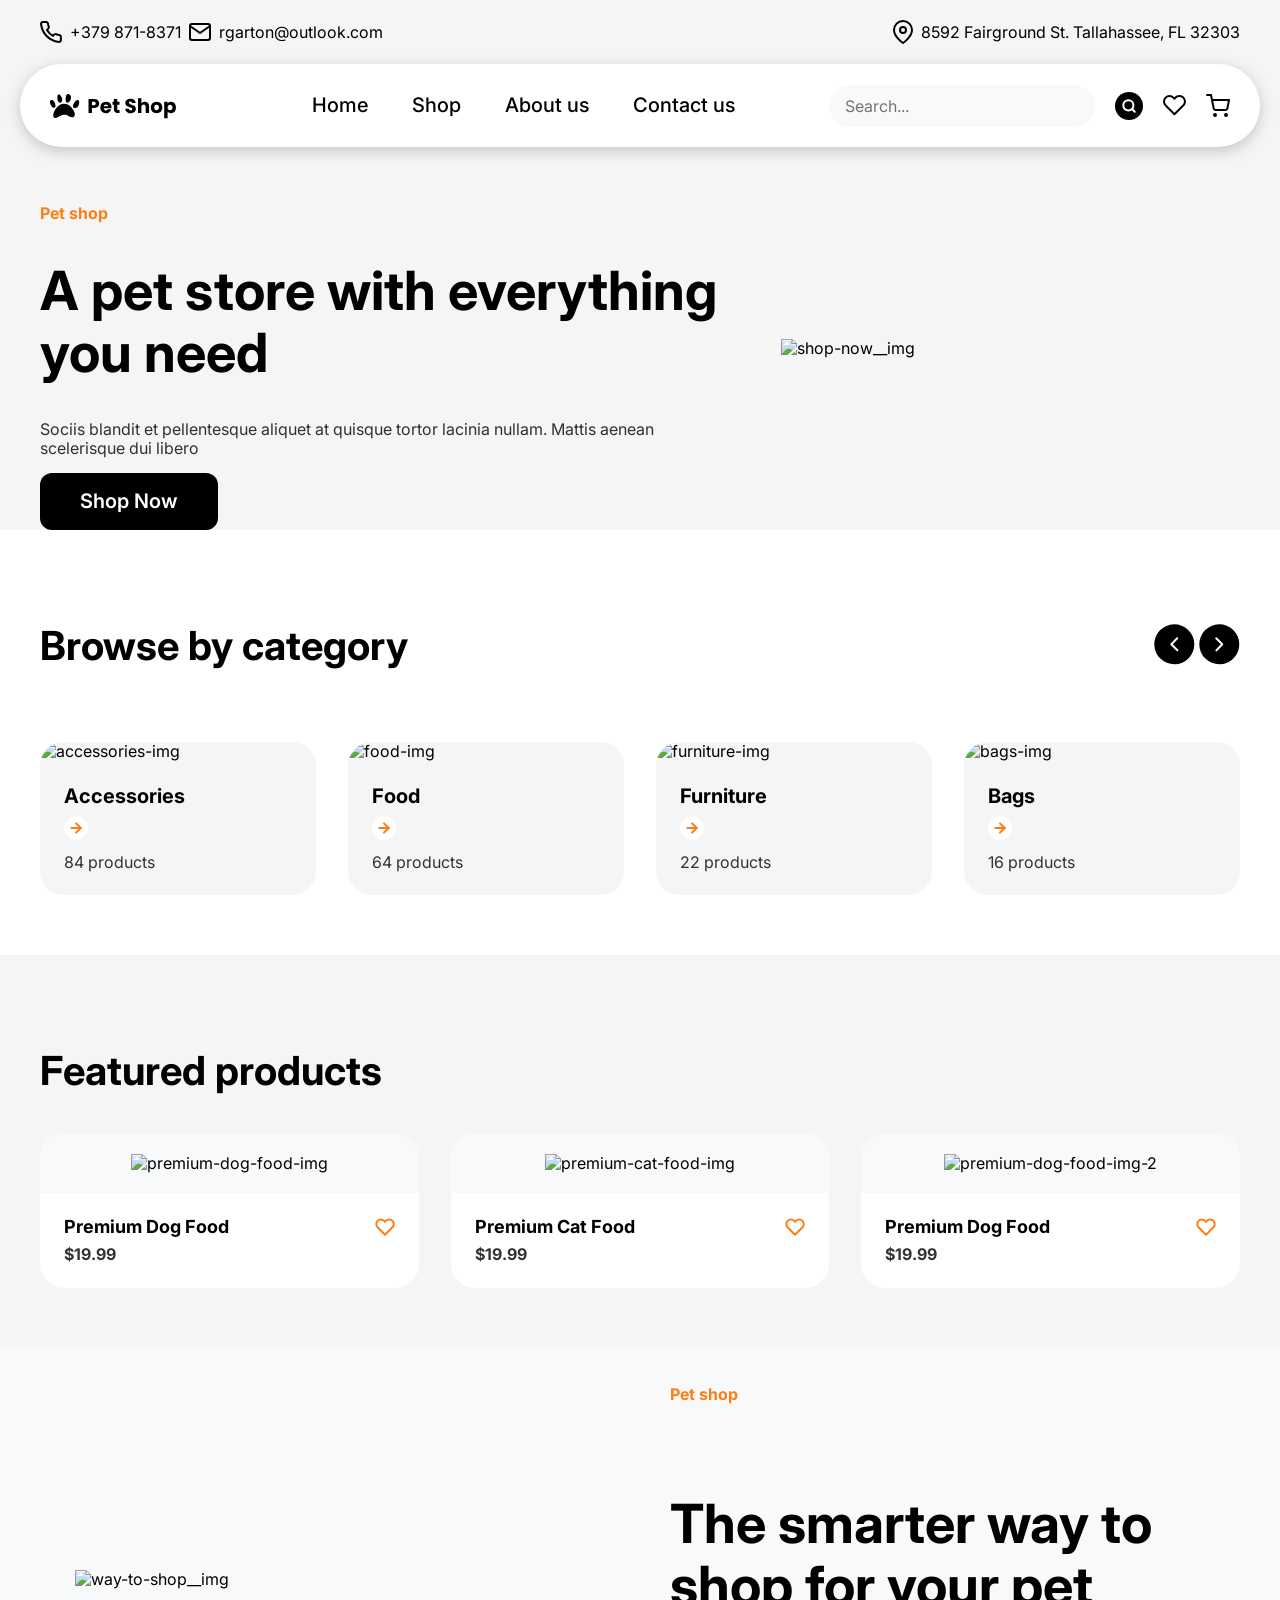
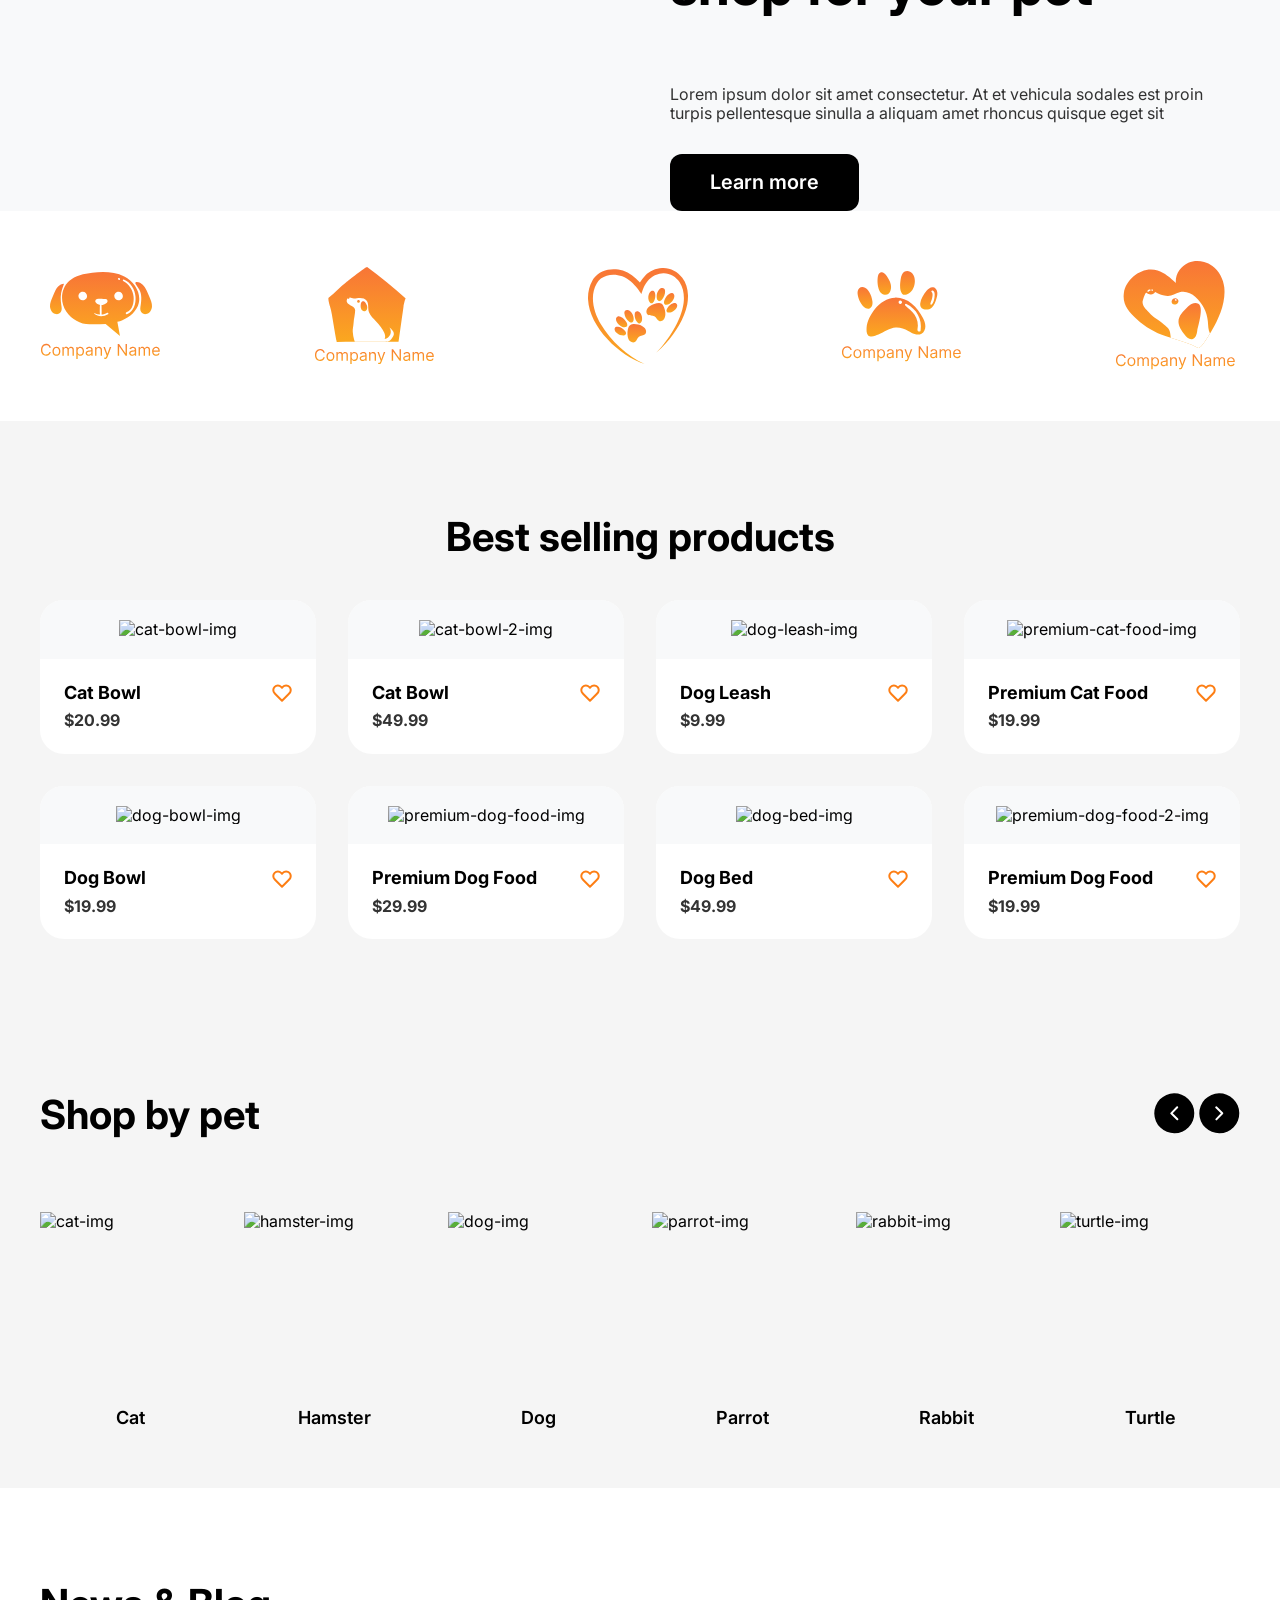
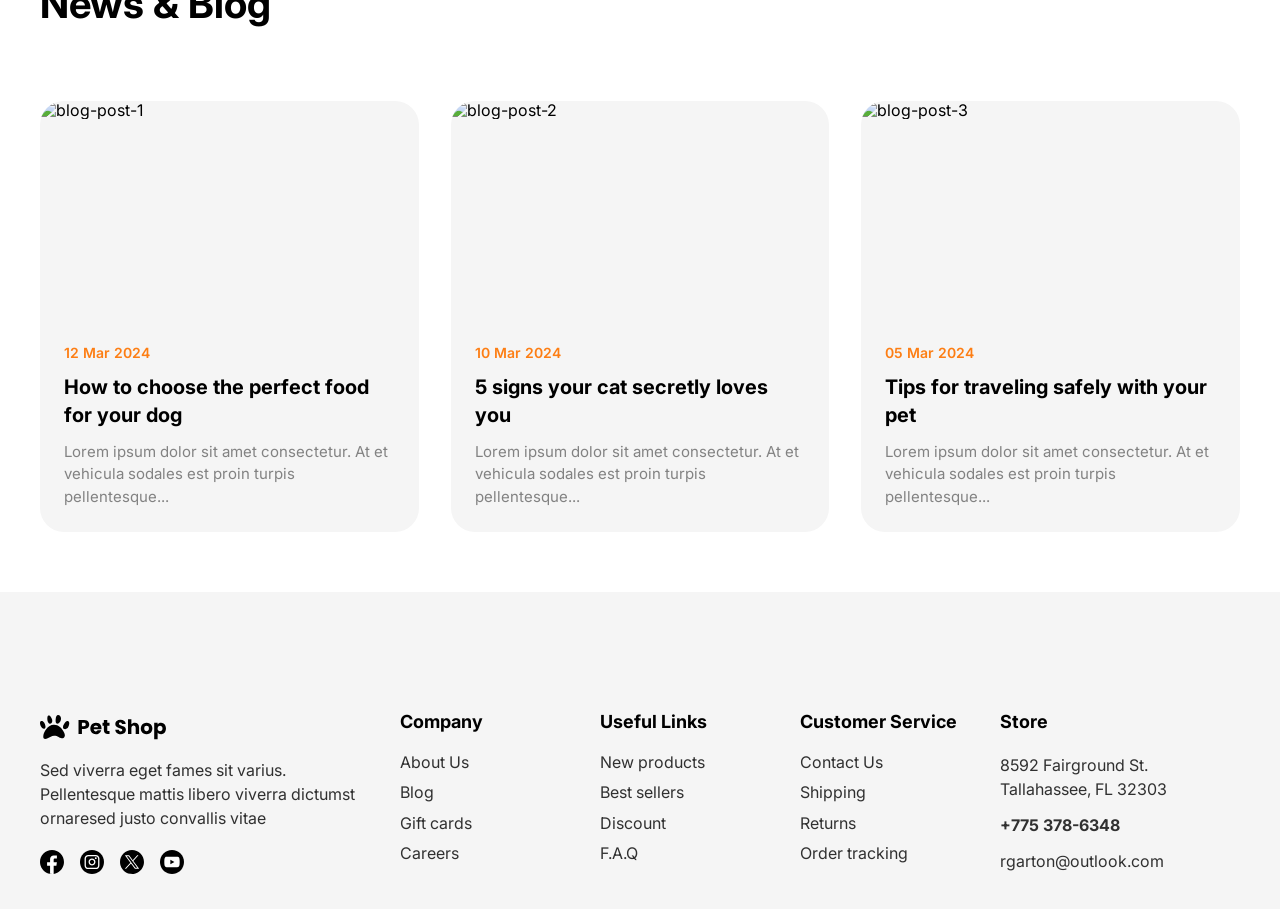
==== commit 8873c5df: "make final edits to all sections" ====
--- a/index.html
+++ b/index.html
@@ -6,25 +6,25 @@
     <link rel="preconnect" href="https://fonts.googleapis.com">
 <link rel="preconnect" href="https://fonts.gstatic.com" crossorigin>
 <link href="https://fonts.googleapis.com/css2?family=Inter:ital,opsz,wght@0,14..32,100..900;1,14..32,100..900&display=swap" rel="stylesheet">
-    <link rel="stylesheet" href="styles/normalize.css">
     <link rel="stylesheet" href="styles/style.css">
     <title>Petshop</title>
-    <script defer src="main.js"></script>
 </head>
 <body>
-    <header class="contacts-header">
-        <div>
-            <svg width="22" height="22" viewBox="0 0 22 22" fill="none" xmlns="http://www.w3.org/2000/svg">
-<path d="M20.8881 15.9201V18.9201C20.8892 19.1986 20.8322 19.4743 20.7206 19.7294C20.6091 19.9846 20.4454 20.2137 20.2402 20.402C20.035 20.5902 19.7927 20.7336 19.5289 20.8228C19.265 20.912 18.9855 20.9452 18.7081 20.9201C15.631 20.5857 12.6751 19.5342 10.0781 17.8501C7.66194 16.3148 5.61345 14.2663 4.07812 11.8501C2.38809 9.2413 1.33636 6.27109 1.00812 3.1801C0.983127 2.90356 1.01599 2.62486 1.10462 2.36172C1.19324 2.09859 1.33569 1.85679 1.52288 1.65172C1.71008 1.44665 1.93792 1.28281 2.19191 1.17062C2.44589 1.05843 2.72046 1.00036 2.99812 1.0001H5.99812C6.48342 0.995321 6.95391 1.16718 7.32188 1.48363C7.68985 1.80008 7.93019 2.23954 7.99812 2.7201C8.12474 3.68016 8.35957 4.62282 8.69812 5.5301C8.83266 5.88802 8.86178 6.27701 8.78202 6.65098C8.70227 7.02494 8.51698 7.36821 8.24812 7.6401L6.97812 8.9101C8.40167 11.4136 10.4746 13.4865 12.9781 14.9101L14.2481 13.6401C14.52 13.3712 14.8633 13.1859 15.2372 13.1062C15.6112 13.0264 16.0002 13.0556 16.3581 13.1901C17.2654 13.5286 18.2081 13.7635 19.1681 13.8901C19.6539 13.9586 20.0975 14.2033 20.4146 14.5776C20.7318 14.9519 20.9003 15.4297 20.8881 15.9201Z" stroke="black" stroke-width="2" stroke-linecap="round" stroke-linejoin="round"/>
-</svg>
-            <span>+379 871-8371</span>
-        </div>
-        <div>
-            <svg width="22" height="18" viewBox="0 0 22 18" fill="none" xmlns="http://www.w3.org/2000/svg">
-<path d="M3 1H19C20.1 1 21 1.9 21 3V15C21 16.1 20.1 17 19 17H3C1.9 17 1 16.1 1 15V3C1 1.9 1.9 1 3 1Z" stroke="black" stroke-width="2" stroke-linecap="round" stroke-linejoin="round"/>
-<path d="M21 3L11 10L1 3" stroke="black" stroke-width="2" stroke-linecap="round" stroke-linejoin="round"/>
-</svg>
-            <span>rgarton@outlook.com</span>
+    <section class="contacts-header">
+        <div class="left-contacts">
+            <div>
+                <svg width="22" height="22" viewBox="0 0 22 22" fill="none" xmlns="http://www.w3.org/2000/svg">
+    <path d="M20.8881 15.9201V18.9201C20.8892 19.1986 20.8322 19.4743 20.7206 19.7294C20.6091 19.9846 20.4454 20.2137 20.2402 20.402C20.035 20.5902 19.7927 20.7336 19.5289 20.8228C19.265 20.912 18.9855 20.9452 18.7081 20.9201C15.631 20.5857 12.6751 19.5342 10.0781 17.8501C7.66194 16.3148 5.61345 14.2663 4.07812 11.8501C2.38809 9.2413 1.33636 6.27109 1.00812 3.1801C0.983127 2.90356 1.01599 2.62486 1.10462 2.36172C1.19324 2.09859 1.33569 1.85679 1.52288 1.65172C1.71008 1.44665 1.93792 1.28281 2.19191 1.17062C2.44589 1.05843 2.72046 1.00036 2.99812 1.0001H5.99812C6.48342 0.995321 6.95391 1.16718 7.32188 1.48363C7.68985 1.80008 7.93019 2.23954 7.99812 2.7201C8.12474 3.68016 8.35957 4.62282 8.69812 5.5301C8.83266 5.88802 8.86178 6.27701 8.78202 6.65098C8.70227 7.02494 8.51698 7.36821 8.24812 7.6401L6.97812 8.9101C8.40167 11.4136 10.4746 13.4865 12.9781 14.9101L14.2481 13.6401C14.52 13.3712 14.8633 13.1859 15.2372 13.1062C15.6112 13.0264 16.0002 13.0556 16.3581 13.1901C17.2654 13.5286 18.2081 13.7635 19.1681 13.8901C19.6539 13.9586 20.0975 14.2033 20.4146 14.5776C20.7318 14.9519 20.9003 15.4297 20.8881 15.9201Z" stroke="black" stroke-width="2" stroke-linecap="round" stroke-linejoin="round"/>
+    </svg>
+                <span>+379 871-8371</span>
+            </div>
+            <div>
+                <svg width="22" height="18" viewBox="0 0 22 18" fill="none" xmlns="http://www.w3.org/2000/svg">
+    <path d="M3 1H19C20.1 1 21 1.9 21 3V15C21 16.1 20.1 17 19 17H3C1.9 17 1 16.1 1 15V3C1 1.9 1.9 1 3 1Z" stroke="black" stroke-width="2" stroke-linecap="round" stroke-linejoin="round"/>
+    <path d="M21 3L11 10L1 3" stroke="black" stroke-width="2" stroke-linecap="round" stroke-linejoin="round"/>
+    </svg>
+                <span>rgarton@outlook.com</span>
+            </div>
         </div>
         <div>
             <svg width="20" height="24" viewBox="0 0 20 24" fill="none" xmlns="http://www.w3.org/2000/svg">
@@ -33,7 +33,7 @@
 </svg>
             <span>8592 Fairground St. Tallahassee, FL 32303</span>
         </div>
-    </header>
+    </section>
     <header class="main-header">
         <div class="header-container">
         <a href="#" class="logo"><svg width="128" height="30" viewBox="0 0 128 30" fill="none" xmlns="http://www.w3.org/2000/svg">
@@ -53,7 +53,7 @@
             <li><a href="#"></a>Contact us</li>
         </ul>
         </nav>
-        <div>
+        <div class="header-icons">
             <input type="text" name="search" placeholder="Search...">
             <a href="#"><svg width="28" height="28" viewBox="0 0 28 28" fill="none" xmlns="http://www.w3.org/2000/svg">
 <rect width="28" height="28" rx="14" fill="black"/>
@@ -83,7 +83,7 @@
             <p>Sociis blandit et pellentesque aliquet at quisque tortor lacinia nullam. Mattis aenean scelerisque dui libero</p>
             <button>Shop Now</button>
         </div>
-        <img class="shop-now__img" src="images/shop-now__img.svg" alt="shop-now__img">       
+        <img class="shop-now__img" src="images/shop-now__img.png" alt="shop-now__img">       
     </section>
     <section class="categories">
     <div class="categories-header">
@@ -99,36 +99,124 @@
 </svg></a>
         </div>
     </div>
-    <div id="categoriesContainer" class="categories__cards"></div>
+    <div class="categories__cards">
+        <div class="card">
+        <img src="images/category1.png" alt="accessories-img">
+        <div class="card__content">
+            <h4>Accessories</h4>
+            <span class="card__arrow"><svg width="24" height="24" viewBox="0 0 24 24" fill="none" xmlns="http://www.w3.org/2000/svg">
+<rect width="24" height="24" rx="12" fill="white"/>
+<path d="M7.33203 12H16.6654" stroke="#FD7E14" stroke-width="2" stroke-linecap="round" stroke-linejoin="round"/>
+<path d="M12 7.33337L16.6667 12L12 16.6667" stroke="#FD7E14" stroke-width="2" stroke-linecap="round" stroke-linejoin="round"/>
+</svg>
+</span>
+        <p>84 products</p>
+    </div>
+    </div>
+
+    <div class="card">
+        <img src="images/category2.png" alt="food-img">
+        <div class="card__content">
+            <h4>Food</h4>
+            <span class="card__arrow"><svg width="24" height="24" viewBox="0 0 24 24" fill="none" xmlns="http://www.w3.org/2000/svg">
+<rect width="24" height="24" rx="12" fill="white"/>
+<path d="M7.33203 12H16.6654" stroke="#FD7E14" stroke-width="2" stroke-linecap="round" stroke-linejoin="round"/>
+<path d="M12 7.33337L16.6667 12L12 16.6667" stroke="#FD7E14" stroke-width="2" stroke-linecap="round" stroke-linejoin="round"/>
+</svg>
+</span>
+        <p>64 products</p>
+    </div>
+    </div>
+
+    <div class="card">
+        <img src="images/category3.png" alt="furniture-img">
+        <div class="card__content">
+            <h4>Furniture</h4>
+            <span class="card__arrow"><svg width="24" height="24" viewBox="0 0 24 24" fill="none" xmlns="http://www.w3.org/2000/svg">
+<rect width="24" height="24" rx="12" fill="white"/>
+<path d="M7.33203 12H16.6654" stroke="#FD7E14" stroke-width="2" stroke-linecap="round" stroke-linejoin="round"/>
+<path d="M12 7.33337L16.6667 12L12 16.6667" stroke="#FD7E14" stroke-width="2" stroke-linecap="round" stroke-linejoin="round"/>
+</svg>
+</span>
+        <p>22 products</p>
+    </div>
+    </div>
+
+    <div class="card">
+        <img src="images/category4.png" alt="bags-img">
+        <div class="card__content">
+            <h4>Bags</h4>
+            <span class="card__arrow"><svg width="24" height="24" viewBox="0 0 24 24" fill="none" xmlns="http://www.w3.org/2000/svg">
+<rect width="24" height="24" rx="12" fill="white"/>
+<path d="M7.33203 12H16.6654" stroke="#FD7E14" stroke-width="2" stroke-linecap="round" stroke-linejoin="round"/>
+<path d="M12 7.33337L16.6667 12L12 16.6667" stroke="#FD7E14" stroke-width="2" stroke-linecap="round" stroke-linejoin="round"/>
+</svg>
+</span>
+        <p>16 products</p>
+    </div>
+    </div>
+    </div>
 </section>
     <section class="products">
         <h2>Featured products</h2>
-        <div class="card">
-            <img src="images/product1.svg" alt="premium-dog-food__img">
-            <svg width="20" height="20" viewBox="0 0 20 20" fill="none" xmlns="http://www.w3.org/2000/svg">
-<path d="M17.3651 3.84166C16.9395 3.41583 16.4342 3.07803 15.8779 2.84757C15.3217 2.6171 14.7255 2.49847 14.1235 2.49847C13.5214 2.49847 12.9252 2.6171 12.369 2.84757C11.8128 3.07803 11.3074 3.41583 10.8818 3.84166L9.99847 4.725L9.11514 3.84166C8.25539 2.98192 7.08933 2.49892 5.87347 2.49892C4.65761 2.49892 3.49155 2.98192 2.6318 3.84166C1.77206 4.70141 1.28906 5.86747 1.28906 7.08333C1.28906 8.29919 1.77206 9.46525 2.6318 10.325L3.51514 11.2083L9.99847 17.6917L16.4818 11.2083L17.3651 10.325C17.791 9.89937 18.1288 9.39401 18.3592 8.83779C18.5897 8.28158 18.7083 7.6854 18.7083 7.08333C18.7083 6.48126 18.5897 5.88508 18.3592 5.32887C18.1288 4.77265 17.791 4.26729 17.3651 3.84166Z" stroke="#FD7E14" stroke-width="2" stroke-linecap="round" stroke-linejoin="round"/>
-</svg>
-
-        </div>
-        <div class="card">
-            <img src="images/product2.svg" alt="premium-cat-food__img">
-            <svg width="20" height="20" viewBox="0 0 20 20" fill="none" xmlns="http://www.w3.org/2000/svg">
-<path d="M17.3651 3.84166C16.9395 3.41583 16.4342 3.07803 15.8779 2.84757C15.3217 2.6171 14.7255 2.49847 14.1235 2.49847C13.5214 2.49847 12.9252 2.6171 12.369 2.84757C11.8128 3.07803 11.3074 3.41583 10.8818 3.84166L9.99847 4.725L9.11514 3.84166C8.25539 2.98192 7.08933 2.49892 5.87347 2.49892C4.65761 2.49892 3.49155 2.98192 2.6318 3.84166C1.77206 4.70141 1.28906 5.86747 1.28906 7.08333C1.28906 8.29919 1.77206 9.46525 2.6318 10.325L3.51514 11.2083L9.99847 17.6917L16.4818 11.2083L17.3651 10.325C17.791 9.89937 18.1288 9.39401 18.3592 8.83779C18.5897 8.28158 18.7083 7.6854 18.7083 7.08333C18.7083 6.48126 18.5897 5.88508 18.3592 5.32887C18.1288 4.77265 17.791 4.26729 17.3651 3.84166Z" stroke="#FD7E14" stroke-width="2" stroke-linecap="round" stroke-linejoin="round"/>
-</svg>
-        </div>
-        <div class="card">
-            <img src="images/product3.svg" alt="premium-dog-food__img">
-            <svg width="20" height="20" viewBox="0 0 20 20" fill="none" xmlns="http://www.w3.org/2000/svg">
-<path d="M17.3651 3.84166C16.9395 3.41583 16.4342 3.07803 15.8779 2.84757C15.3217 2.6171 14.7255 2.49847 14.1235 2.49847C13.5214 2.49847 12.9252 2.6171 12.369 2.84757C11.8128 3.07803 11.3074 3.41583 10.8818 3.84166L9.99847 4.725L9.11514 3.84166C8.25539 2.98192 7.08933 2.49892 5.87347 2.49892C4.65761 2.49892 3.49155 2.98192 2.6318 3.84166C1.77206 4.70141 1.28906 5.86747 1.28906 7.08333C1.28906 8.29919 1.77206 9.46525 2.6318 10.325L3.51514 11.2083L9.99847 17.6917L16.4818 11.2083L17.3651 10.325C17.791 9.89937 18.1288 9.39401 18.3592 8.83779C18.5897 8.28158 18.7083 7.6854 18.7083 7.08333C18.7083 6.48126 18.5897 5.88508 18.3592 5.32887C18.1288 4.77265 17.791 4.26729 17.3651 3.84166Z" stroke="#FD7E14" stroke-width="2" stroke-linecap="round" stroke-linejoin="round"/>
-</svg>
-        </div>
+    <div class="products__grid">
+        
+        <div class="product-card">
+            <div class="product-card__img-wrap">
+                <img src="images/product1.png" alt="premium-dog-food-img">
+            </div>
+            <div class="product-card__content">
+                <div class="product-card__header">
+                    <h4>Premium Dog Food</h4>
+                    <svg class="heart-icon" width="20" height="20" viewBox="0 0 20 20" fill="none" xmlns="http://www.w3.org/2000/svg">
+                        <path d="M17.3651 3.84166C16.9395 3.41583 16.4342 3.07803 15.8779 2.84757C15.3217 2.6171 14.7255 2.49847 14.1235 2.49847C13.5214 2.49847 12.9252 2.6171 12.369 2.84757C11.8128 3.07803 11.3074 3.41583 10.8818 3.84166L9.99847 4.725L9.11514 3.84166C8.25539 2.98192 7.08933 2.49892 5.87347 2.49892C4.65761 2.49892 3.49155 2.98192 2.6318 3.84166C1.77206 4.70141 1.28906 5.86747 1.28906 7.08333C1.28906 8.29919 1.77206 9.46525 2.6318 10.325L3.51514 11.2083L9.99847 17.6917L16.4818 11.2083L17.3651 10.325C17.791 9.89937 18.1288 9.39401 18.3592 8.83779C18.5897 8.28158 18.7083 7.6854 18.7083 7.08333C18.7083 6.48126 18.5897 5.88508 18.3592 5.32887C18.1288 4.77265 17.791 4.26729 17.3651 3.84166Z" stroke="#FD7E14" stroke-width="2" stroke-linecap="round" stroke-linejoin="round"/>
+                    </svg>
+                </div>
+                <p class="price">$19.99</p>
+            </div>
+        </div>
+
+        <div class="product-card">
+            <div class="product-card__img-wrap">
+                <img src="images/product2.png" alt="premium-cat-food-img">
+            </div>
+            <div class="product-card__content">
+                <div class="product-card__header">
+                    <h4>Premium Cat Food</h4>
+                    <svg class="heart-icon" width="20" height="20" viewBox="0 0 20 20" fill="none" xmlns="http://www.w3.org/2000/svg">
+                        <path d="M17.3651 3.84166C16.9395 3.41583 16.4342 3.07803 15.8779 2.84757C15.3217 2.6171 14.7255 2.49847 14.1235 2.49847C13.5214 2.49847 12.9252 2.6171 12.369 2.84757C11.8128 3.07803 11.3074 3.41583 10.8818 3.84166L9.99847 4.725L9.11514 3.84166C8.25539 2.98192 7.08933 2.49892 5.87347 2.49892C4.65761 2.49892 3.49155 2.98192 2.6318 3.84166C1.77206 4.70141 1.28906 5.86747 1.28906 7.08333C1.28906 8.29919 1.77206 9.46525 2.6318 10.325L3.51514 11.2083L9.99847 17.6917L16.4818 11.2083L17.3651 10.325C17.791 9.89937 18.1288 9.39401 18.3592 8.83779C18.5897 8.28158 18.7083 7.6854 18.7083 7.08333C18.7083 6.48126 18.5897 5.88508 18.3592 5.32887C18.1288 4.77265 17.791 4.26729 17.3651 3.84166Z" stroke="#FD7E14" stroke-width="2" stroke-linecap="round" stroke-linejoin="round"/>
+                    </svg>
+                </div>
+                <p class="price">$19.99</p>
+            </div>
+        </div>
+
+        <div class="product-card">
+            <div class="product-card__img-wrap">
+                <img src="images/product3.png" alt="premium-dog-food-img-2">
+            </div>
+            <div class="product-card__content">
+                <div class="product-card__header">
+                    <h4>Premium Dog Food</h4>
+                    <svg class="heart-icon" width="20" height="20" viewBox="0 0 20 20" fill="none" xmlns="http://www.w3.org/2000/svg">
+                        <path d="M17.3651 3.84166C16.9395 3.41583 16.4342 3.07803 15.8779 2.84757C15.3217 2.6171 14.7255 2.49847 14.1235 2.49847C13.5214 2.49847 12.9252 2.6171 12.369 2.84757C11.8128 3.07803 11.3074 3.41583 10.8818 3.84166L9.99847 4.725L9.11514 3.84166C8.25539 2.98192 7.08933 2.49892 5.87347 2.49892C4.65761 2.49892 3.49155 2.98192 2.6318 3.84166C1.77206 4.70141 1.28906 5.86747 1.28906 7.08333C1.28906 8.29919 1.77206 9.46525 2.6318 10.325L3.51514 11.2083L9.99847 17.6917L16.4818 11.2083L17.3651 10.325C17.791 9.89937 18.1288 9.39401 18.3592 8.83779C18.5897 8.28158 18.7083 7.6854 18.7083 7.08333C18.7083 6.48126 18.5897 5.88508 18.3592 5.32887C18.1288 4.77265 17.791 4.26729 17.3651 3.84166Z" stroke="#FD7E14" stroke-width="2" stroke-linecap="round" stroke-linejoin="round"/>
+                    </svg>
+                </div>
+                <p class="price">$19.99</p>
+            </div>
+        </div>
+    </div>
     </section>
     <section class="way-to-shop">
-        <img src="images/way-to-shop__img.svg" alt="way-to-shop__img">
-        <h6>Pet shop</h6>
-        <h1>The smarter way to shop for your pet</h1>
-        <p>Lorem ipsum dolor sit amet consectetur. At et vehicula sodales est proin turpis pellentesque sinulla a aliquam amet rhoncus quisque eget sit</p>
-        <button>Learn more</button>
+        <div class="way-to-shop__image">
+            <img src="images/way-to-shop__img.png" alt="way-to-shop__img">
+        </div>
+        <div class="way-to-shop__content">
+            <h6>Pet shop</h6>
+            <h1>The smarter way to shop for your pet</h1>
+            <p>Lorem ipsum dolor sit amet consectetur. At et vehicula sodales est proin turpis pellentesque sinulla a aliquam amet rhoncus quisque eget sit</p>
+            <button>Learn more</button>
+        </div>
     </section>
     <section class="icons">
         <svg width="121" height="88" viewBox="0 0 121 88" fill="none" xmlns="http://www.w3.org/2000/svg">
@@ -321,17 +409,302 @@
 
     </section>
     <section class="best-sellers">
-
+        <h2>Best selling products</h2>
+    <div class="best-sellers__grid">
+        
+        <div class="product-card">
+            <div class="product-card__img-wrap">
+                <img src="images/best1.png" alt="cat-bowl-img">
+            </div>
+            <div class="product-card__content">
+                <div class="product-card__header">
+                    <h4>Cat Bowl</h4>
+                    <svg class="heart-icon" width="20" height="20" viewBox="0 0 20 20" fill="none" xmlns="http://www.w3.org/2000/svg">
+                        <path d="M17.3651 3.84166C16.9395 3.41583 16.4342 3.07803 15.8779 2.84757C15.3217 2.6171 14.7255 2.49847 14.1235 2.49847C13.5214 2.49847 12.9252 2.6171 12.369 2.84757C11.8128 3.07803 11.3074 3.41583 10.8818 3.84166L9.99847 4.725L9.11514 3.84166C8.25539 2.98192 7.08933 2.49892 5.87347 2.49892C4.65761 2.49892 3.49155 2.98192 2.6318 3.84166C1.77206 4.70141 1.28906 5.86747 1.28906 7.08333C1.28906 8.29919 1.77206 9.46525 2.6318 10.325L3.51514 11.2083L9.99847 17.6917L16.4818 11.2083L17.3651 10.325C17.791 9.89937 18.1288 9.39401 18.3592 8.83779C18.5897 8.28158 18.7083 7.6854 18.7083 7.08333C18.7083 6.48126 18.5897 5.88508 18.3592 5.32887C18.1288 4.77265 17.791 4.26729 17.3651 3.84166Z" stroke="#FD7E14" stroke-width="2" stroke-linecap="round" stroke-linejoin="round"/>
+                    </svg>
+                </div>
+                <p class="price">$20.99</p>
+            </div>
+        </div>
+
+        <div class="product-card">
+            <div class="product-card__img-wrap">
+                <img src="images/best2.png" alt="cat-bowl-2-img">
+            </div>
+            <div class="product-card__content">
+                <div class="product-card__header">
+                    <h4>Cat Bowl</h4>
+                    <svg class="heart-icon" width="20" height="20" viewBox="0 0 20 20" fill="none" xmlns="http://www.w3.org/2000/svg">
+                        <path d="M17.3651 3.84166C16.9395 3.41583 16.4342 3.07803 15.8779 2.84757C15.3217 2.6171 14.7255 2.49847 14.1235 2.49847C13.5214 2.49847 12.9252 2.6171 12.369 2.84757C11.8128 3.07803 11.3074 3.41583 10.8818 3.84166L9.99847 4.725L9.11514 3.84166C8.25539 2.98192 7.08933 2.49892 5.87347 2.49892C4.65761 2.49892 3.49155 2.98192 2.6318 3.84166C1.77206 4.70141 1.28906 5.86747 1.28906 7.08333C1.28906 8.29919 1.77206 9.46525 2.6318 10.325L3.51514 11.2083L9.99847 17.6917L16.4818 11.2083L17.3651 10.325C17.791 9.89937 18.1288 9.39401 18.3592 8.83779C18.5897 8.28158 18.7083 7.6854 18.7083 7.08333C18.7083 6.48126 18.5897 5.88508 18.3592 5.32887C18.1288 4.77265 17.791 4.26729 17.3651 3.84166Z" stroke="#FD7E14" stroke-width="2" stroke-linecap="round" stroke-linejoin="round"/>
+                    </svg>
+                </div>
+                <p class="price">$49.99</p>
+            </div>
+        </div>
+
+        <div class="product-card">
+            <div class="product-card__img-wrap">
+                <img src="images/best3.png" alt="dog-leash-img">
+            </div>
+            <div class="product-card__content">
+                <div class="product-card__header">
+                    <h4>Dog Leash</h4>
+                    <svg class="heart-icon" width="20" height="20" viewBox="0 0 20 20" fill="none" xmlns="http://www.w3.org/2000/svg">
+                        <path d="M17.3651 3.84166C16.9395 3.41583 16.4342 3.07803 15.8779 2.84757C15.3217 2.6171 14.7255 2.49847 14.1235 2.49847C13.5214 2.49847 12.9252 2.6171 12.369 2.84757C11.8128 3.07803 11.3074 3.41583 10.8818 3.84166L9.99847 4.725L9.11514 3.84166C8.25539 2.98192 7.08933 2.49892 5.87347 2.49892C4.65761 2.49892 3.49155 2.98192 2.6318 3.84166C1.77206 4.70141 1.28906 5.86747 1.28906 7.08333C1.28906 8.29919 1.77206 9.46525 2.6318 10.325L3.51514 11.2083L9.99847 17.6917L16.4818 11.2083L17.3651 10.325C17.791 9.89937 18.1288 9.39401 18.3592 8.83779C18.5897 8.28158 18.7083 7.6854 18.7083 7.08333C18.7083 6.48126 18.5897 5.88508 18.3592 5.32887C18.1288 4.77265 17.791 4.26729 17.3651 3.84166Z" stroke="#FD7E14" stroke-width="2" stroke-linecap="round" stroke-linejoin="round"/>
+                    </svg>
+                </div>
+                <p class="price">$9.99</p>
+            </div>
+        </div>
+
+        <div class="product-card">
+            <div class="product-card__img-wrap">
+                <img src="images/best4.png" alt="premium-cat-food-img">
+            </div>
+            <div class="product-card__content">
+                <div class="product-card__header">
+                    <h4>Premium Cat Food</h4>
+                    <svg class="heart-icon" width="20" height="20" viewBox="0 0 20 20" fill="none" xmlns="http://www.w3.org/2000/svg">
+                        <path d="M17.3651 3.84166C16.9395 3.41583 16.4342 3.07803 15.8779 2.84757C15.3217 2.6171 14.7255 2.49847 14.1235 2.49847C13.5214 2.49847 12.9252 2.6171 12.369 2.84757C11.8128 3.07803 11.3074 3.41583 10.8818 3.84166L9.99847 4.725L9.11514 3.84166C8.25539 2.98192 7.08933 2.49892 5.87347 2.49892C4.65761 2.49892 3.49155 2.98192 2.6318 3.84166C1.77206 4.70141 1.28906 5.86747 1.28906 7.08333C1.28906 8.29919 1.77206 9.46525 2.6318 10.325L3.51514 11.2083L9.99847 17.6917L16.4818 11.2083L17.3651 10.325C17.791 9.89937 18.1288 9.39401 18.3592 8.83779C18.5897 8.28158 18.7083 7.6854 18.7083 7.08333C18.7083 6.48126 18.5897 5.88508 18.3592 5.32887C18.1288 4.77265 17.791 4.26729 17.3651 3.84166Z" stroke="#FD7E14" stroke-width="2" stroke-linecap="round" stroke-linejoin="round"/>
+                    </svg>
+                </div>
+                <p class="price">$19.99</p>
+            </div>
+        </div>
+
+        <div class="product-card">
+            <div class="product-card__img-wrap">
+                <img src="images/best5.png" alt="dog-bowl-img">
+            </div>
+            <div class="product-card__content">
+                <div class="product-card__header">
+                    <h4>Dog Bowl</h4>
+                    <svg class="heart-icon" width="20" height="20" viewBox="0 0 20 20" fill="none" xmlns="http://www.w3.org/2000/svg">
+                        <path d="M17.3651 3.84166C16.9395 3.41583 16.4342 3.07803 15.8779 2.84757C15.3217 2.6171 14.7255 2.49847 14.1235 2.49847C13.5214 2.49847 12.9252 2.6171 12.369 2.84757C11.8128 3.07803 11.3074 3.41583 10.8818 3.84166L9.99847 4.725L9.11514 3.84166C8.25539 2.98192 7.08933 2.49892 5.87347 2.49892C4.65761 2.49892 3.49155 2.98192 2.6318 3.84166C1.77206 4.70141 1.28906 5.86747 1.28906 7.08333C1.28906 8.29919 1.77206 9.46525 2.6318 10.325L3.51514 11.2083L9.99847 17.6917L16.4818 11.2083L17.3651 10.325C17.791 9.89937 18.1288 9.39401 18.3592 8.83779C18.5897 8.28158 18.7083 7.6854 18.7083 7.08333C18.7083 6.48126 18.5897 5.88508 18.3592 5.32887C18.1288 4.77265 17.791 4.26729 17.3651 3.84166Z" stroke="#FD7E14" stroke-width="2" stroke-linecap="round" stroke-linejoin="round"/>
+                    </svg>
+                </div>
+                <p class="price">$19.99</p>
+            </div>
+        </div>
+
+        <div class="product-card">
+            <div class="product-card__img-wrap">
+                <img src="images/best6.png" alt="premium-dog-food-img">
+            </div>
+            <div class="product-card__content">
+                <div class="product-card__header">
+                    <h4>Premium Dog Food</h4>
+                    <svg class="heart-icon" width="20" height="20" viewBox="0 0 20 20" fill="none" xmlns="http://www.w3.org/2000/svg">
+                        <path d="M17.3651 3.84166C16.9395 3.41583 16.4342 3.07803 15.8779 2.84757C15.3217 2.6171 14.7255 2.49847 14.1235 2.49847C13.5214 2.49847 12.9252 2.6171 12.369 2.84757C11.8128 3.07803 11.3074 3.41583 10.8818 3.84166L9.99847 4.725L9.11514 3.84166C8.25539 2.98192 7.08933 2.49892 5.87347 2.49892C4.65761 2.49892 3.49155 2.98192 2.6318 3.84166C1.77206 4.70141 1.28906 5.86747 1.28906 7.08333C1.28906 8.29919 1.77206 9.46525 2.6318 10.325L3.51514 11.2083L9.99847 17.6917L16.4818 11.2083L17.3651 10.325C17.791 9.89937 18.1288 9.39401 18.3592 8.83779C18.5897 8.28158 18.7083 7.6854 18.7083 7.08333C18.7083 6.48126 18.5897 5.88508 18.3592 5.32887C18.1288 4.77265 17.791 4.26729 17.3651 3.84166Z" stroke="#FD7E14" stroke-width="2" stroke-linecap="round" stroke-linejoin="round"/>
+                    </svg>
+                </div>
+                <p class="price">$29.99</p>
+            </div>
+        </div>
+
+        <div class="product-card">
+            <div class="product-card__img-wrap">
+                <img src="images/best7.png" alt="dog-bed-img">
+            </div>
+            <div class="product-card__content">
+                <div class="product-card__header">
+                    <h4>Dog Bed</h4>
+                    <svg class="heart-icon" width="20" height="20" viewBox="0 0 20 20" fill="none" xmlns="http://www.w3.org/2000/svg">
+                        <path d="M17.3651 3.84166C16.9395 3.41583 16.4342 3.07803 15.8779 2.84757C15.3217 2.6171 14.7255 2.49847 14.1235 2.49847C13.5214 2.49847 12.9252 2.6171 12.369 2.84757C11.8128 3.07803 11.3074 3.41583 10.8818 3.84166L9.99847 4.725L9.11514 3.84166C8.25539 2.98192 7.08933 2.49892 5.87347 2.49892C4.65761 2.49892 3.49155 2.98192 2.6318 3.84166C1.77206 4.70141 1.28906 5.86747 1.28906 7.08333C1.28906 8.29919 1.77206 9.46525 2.6318 10.325L3.51514 11.2083L9.99847 17.6917L16.4818 11.2083L17.3651 10.325C17.791 9.89937 18.1288 9.39401 18.3592 8.83779C18.5897 8.28158 18.7083 7.6854 18.7083 7.08333C18.7083 6.48126 18.5897 5.88508 18.3592 5.32887C18.1288 4.77265 17.791 4.26729 17.3651 3.84166Z" stroke="#FD7E14" stroke-width="2" stroke-linecap="round" stroke-linejoin="round"/>
+                    </svg>
+                </div>
+                <p class="price">$49.99</p>
+            </div>
+        </div>
+
+        <div class="product-card">
+            <div class="product-card__img-wrap">
+                <img src="images/best8.png" alt="premium-dog-food-2-img">
+            </div>
+            <div class="product-card__content">
+                <div class="product-card__header">
+                    <h4>Premium Dog Food</h4>
+                    <svg class="heart-icon" width="20" height="20" viewBox="0 0 20 20" fill="none" xmlns="http://www.w3.org/2000/svg">
+                        <path d="M17.3651 3.84166C16.9395 3.41583 16.4342 3.07803 15.8779 2.84757C15.3217 2.6171 14.7255 2.49847 14.1235 2.49847C13.5214 2.49847 12.9252 2.6171 12.369 2.84757C11.8128 3.07803 11.3074 3.41583 10.8818 3.84166L9.99847 4.725L9.11514 3.84166C8.25539 2.98192 7.08933 2.49892 5.87347 2.49892C4.65761 2.49892 3.49155 2.98192 2.6318 3.84166C1.77206 4.70141 1.28906 5.86747 1.28906 7.08333C1.28906 8.29919 1.77206 9.46525 2.6318 10.325L3.51514 11.2083L9.99847 17.6917L16.4818 11.2083L17.3651 10.325C17.791 9.89937 18.1288 9.39401 18.3592 8.83779C18.5897 8.28158 18.7083 7.6854 18.7083 7.08333C18.7083 6.48126 18.5897 5.88508 18.3592 5.32887C18.1288 4.77265 17.791 4.26729 17.3651 3.84166Z" stroke="#FD7E14" stroke-width="2" stroke-linecap="round" stroke-linejoin="round"/>
+                    </svg>
+                </div>
+                <p class="price">$19.99</p>
+            </div>
+        </div>
+
+    </div>
     </section>
     <section class="by-pet">
-
+        <div class="by-pet__header">
+        <h2>Shop by pet</h2>
+        <div class="arrows">
+            <a href="#"><svg width="41" height="41" viewBox="0 0 41 41" fill="none" xmlns="http://www.w3.org/2000/svg">
+<rect width="40" height="40" rx="20" transform="matrix(-0.9999 0.0141659 0.0141659 0.9999 39.9961 0)" fill="black"/>
+<path d="M23.3663 26.2382L17.2819 20.3238L23.1963 14.2394" stroke="white" stroke-width="2" stroke-linecap="round" stroke-linejoin="round"/>
+</svg></a>
+            <a href="#"><svg width="41" height="41" viewBox="0 0 41 41" fill="none" xmlns="http://www.w3.org/2000/svg">
+<rect y="0.56665" width="40" height="40" rx="20" transform="rotate(-0.811672 0 0.56665)" fill="black"/>
+<path d="M17.3663 26.3233L23.2807 20.2389L17.1963 14.3245" stroke="white" stroke-width="2" stroke-linecap="round" stroke-linejoin="round"/>
+</svg></a>
+        </div>
+    </div>
+    
+    <div class="by-pet__grid">
+        <div class="pet-card">
+            <div class="pet-card__img-wrap">
+                <img src="images/pet1.png" alt="cat-img">
+            </div>
+            <h4>Cat</h4>
+        </div>
+
+        <div class="pet-card">
+            <div class="pet-card__img-wrap">
+                <img src="images/pet2.png" alt="hamster-img">
+            </div>
+            <h4>Hamster</h4>
+        </div>
+
+        <div class="pet-card">
+            <div class="pet-card__img-wrap">
+                <img src="images/pet3.png" alt="dog-img">
+            </div>
+            <h4>Dog</h4>
+        </div>
+
+        <div class="pet-card">
+            <div class="pet-card__img-wrap">
+                <img src="images/pet4.png" alt="parrot-img">
+            </div>
+            <h4>Parrot</h4>
+        </div>
+
+        <div class="pet-card">
+            <div class="pet-card__img-wrap">
+                <img src="images/pet5.png" alt="rabbit-img">
+            </div>
+            <h4>Rabbit</h4>
+        </div>
+
+        <div class="pet-card">
+            <div class="pet-card__img-wrap">
+                <img src="images/pet6.png" alt="turtle-img">
+            </div>
+            <h4>Turtle</h4>
+        </div>
+    </div>
     </section>
     <section class="news">
-
+        <div class="news__header">
+        <h2>News & Blog</h2>
+    </div>
+    <div class="news__grid">
+        <article class="blog-card">
+            <div class="blog-card__img-wrap">
+                <img src="images/blog1.png" alt="blog-post-1">
+            </div>
+            <div class="blog-card__content">
+                <span class="blog-card__date">12 Mar 2024</span>
+                <h3>How to choose the perfect food for your dog</h3>
+                <p>Lorem ipsum dolor sit amet consectetur. At et vehicula sodales est proin turpis pellentesque...</p>
+            </div>
+        </article>
+
+        <article class="blog-card">
+            <div class="blog-card__img-wrap">
+                <img src="images/blog2.png" alt="blog-post-2">
+            </div>
+            <div class="blog-card__content">
+                <span class="blog-card__date">10 Mar 2024</span>
+                <h3>5 signs your cat secretly loves you</h3>
+                <p>Lorem ipsum dolor sit amet consectetur. At et vehicula sodales est proin turpis pellentesque...</p>
+            </div>
+        </article>
+
+        <article class="blog-card">
+            <div class="blog-card__img-wrap">
+                <img src="images/blog3.png" alt="blog-post-3">
+            </div>
+            <div class="blog-card__content">
+                <span class="blog-card__date">05 Mar 2024</span>
+                <h3>Tips for traveling safely with your pet</h3>
+                <p>Lorem ipsum dolor sit amet consectetur. At et vehicula sodales est proin turpis pellentesque...</p>
+            </div>
+        </article>
+    </div>
     </section>
     </main>
     <footer class="main-footer">
-
-    </footer>
+    <div class="footer__top">
+        <div class="footer__col footer__col--info">
+            <div class="logo">
+                <svg width="128" height="30" viewBox="0 0 128 30" fill="none" xmlns="http://www.w3.org/2000/svg">
+<path d="M7.65306 26.3199C6.69254 26.7512 4.83484 27.4373 3.88629 26.6155C3.22707 26.0443 3.26374 24.6041 3.31063 23.817C3.45953 21.325 4.876 18.8672 6.37352 16.9357C8.16387 14.627 10.8434 12.8654 13.7634 12.7668C15.98 12.692 18.1637 13.5817 19.8944 14.9685C21.6252 16.3553 22.9329 18.212 23.9373 20.1891C24.4274 21.1539 24.8582 22.1852 24.8746 23.2672C24.8908 24.3492 24.4124 25.4966 23.4614 26.0126C22.6989 26.4264 21.7571 26.3778 20.932 26.1096C20.1069 25.8418 19.3634 25.3753 18.5994 24.964C17.1902 24.2056 15.6266 23.6149 14.0293 23.7119C11.7199 23.8526 9.76391 25.3721 7.65306 26.3199Z" fill="black"/>
+<path d="M5.46221 14.1432C5.74581 16.4805 3.97017 17.7521 2.15663 15.9949C1.04446 14.9174 0.178717 13.0006 0.0235771 11.4594C-0.0544918 10.6827 0.0405378 9.80499 0.62618 9.28894C1.18738 8.79434 2.06484 8.79159 2.73454 9.12507C3.40424 9.45855 3.89535 10.0679 4.2812 10.7089C4.90999 11.7537 5.3153 12.9325 5.46221 14.1432Z" fill="black"/>
+<path d="M12.1667 7.8491C12.5403 9.4222 12.0966 11.8501 9.9713 11.6715C7.4272 11.4577 7.13164 7.06766 7.40675 5.25861C7.50976 4.58018 7.7734 3.82269 8.41316 3.57477C8.85364 3.40391 9.3667 3.53511 9.75555 3.80373C10.1442 4.07211 10.431 4.46146 10.6986 4.85081C11.3319 5.77342 11.9081 6.76013 12.1667 7.8491Z" fill="black"/>
+<path d="M21.0142 6.82031C21.0372 5.77798 20.8047 4.68377 20.1203 3.89734C19.4359 3.11091 18.2262 2.73104 17.3023 3.21417C16.3433 3.71551 15.9904 4.89877 15.8322 5.96904C15.6172 7.42241 15.2703 10.0932 16.3318 11.3176C16.9963 12.0841 17.9927 11.6853 18.7547 11.2426C20.2495 10.3736 20.978 8.47647 21.0142 6.82031Z" fill="black"/>
+<path d="M27.2745 16.3564C25.7777 17.7681 22.7183 17.3306 22.9885 14.8955C23.171 13.2483 24.2922 11.5513 25.3083 10.2874C25.9281 9.51672 26.835 8.77245 27.8005 8.9872C28.5663 9.15756 29.093 9.9133 29.227 10.6863C29.3607 11.4592 29.1779 12.2494 28.9701 13.0059C28.6341 14.2285 28.1971 15.4864 27.2745 16.3564Z" fill="black"/>
+<path d="M49.2125 12.48C49.2125 13.2933 49.0258 14.04 48.6525 14.72C48.2791 15.3867 47.7058 15.9267 46.9325 16.34C46.1591 16.7533 45.1991 16.96 44.0525 16.96H41.9325V22H38.5125V7.96H44.0525C45.1725 7.96 46.1191 8.15333 46.8925 8.54C47.6658 8.92667 48.2458 9.46 48.6325 10.14C49.0191 10.82 49.2125 11.6 49.2125 12.48ZM43.7925 14.24C44.4458 14.24 44.9325 14.0867 45.2525 13.78C45.5725 13.4733 45.7325 13.04 45.7325 12.48C45.7325 11.92 45.5725 11.4867 45.2525 11.18C44.9325 10.8733 44.4458 10.72 43.7925 10.72H41.9325V14.24H43.7925ZM61.5129 16.24C61.5129 16.56 61.4929 16.8933 61.4529 17.24H53.7129C53.7663 17.9333 53.9863 18.4667 54.3729 18.84C54.7729 19.2 55.2596 19.38 55.8329 19.38C56.6863 19.38 57.2796 19.02 57.6129 18.3H61.2529C61.0663 19.0333 60.7263 19.6933 60.2329 20.28C59.7529 20.8667 59.1463 21.3267 58.4129 21.66C57.6796 21.9933 56.8596 22.16 55.9529 22.16C54.8596 22.16 53.8863 21.9267 53.0329 21.46C52.1796 20.9933 51.5129 20.3267 51.0329 19.46C50.5529 18.5933 50.3129 17.58 50.3129 16.42C50.3129 15.26 50.5463 14.2467 51.0129 13.38C51.4929 12.5133 52.1596 11.8467 53.0129 11.38C53.8663 10.9133 54.8463 10.68 55.9529 10.68C57.0329 10.68 57.9929 10.9067 58.8329 11.36C59.6729 11.8133 60.3263 12.46 60.7929 13.3C61.2729 14.14 61.5129 15.12 61.5129 16.24ZM58.0129 15.34C58.0129 14.7533 57.8129 14.2867 57.4129 13.94C57.0129 13.5933 56.5129 13.42 55.9129 13.42C55.3396 13.42 54.8529 13.5867 54.4529 13.92C54.0663 14.2533 53.8263 14.7267 53.7329 15.34H58.0129ZM69.5371 19.1V22H67.7971C66.5571 22 65.5905 21.7 64.8971 21.1C64.2038 20.4867 63.8571 19.4933 63.8571 18.12V13.68H62.4971V10.84H63.8571V8.12H67.2771V10.84H69.5171V13.68H67.2771V18.16C67.2771 18.4933 67.3571 18.7333 67.5171 18.88C67.6771 19.0267 67.9438 19.1 68.3171 19.1H69.5371ZM80.7604 22.14C79.7338 22.14 78.8138 21.9733 78.0004 21.64C77.1871 21.3067 76.5338 20.8133 76.0404 20.16C75.5604 19.5067 75.3071 18.72 75.2804 17.8H78.9204C78.9738 18.32 79.1538 18.72 79.4604 19C79.7671 19.2667 80.1671 19.4 80.6604 19.4C81.1671 19.4 81.5671 19.2867 81.8604 19.06C82.1538 18.82 82.3004 18.4933 82.3004 18.08C82.3004 17.7333 82.1804 17.4467 81.9404 17.22C81.7138 16.9933 81.4271 16.8067 81.0804 16.66C80.7471 16.5133 80.2671 16.3467 79.6404 16.16C78.7338 15.88 77.9938 15.6 77.4204 15.32C76.8471 15.04 76.3538 14.6267 75.9404 14.08C75.5271 13.5333 75.3204 12.82 75.3204 11.94C75.3204 10.6333 75.7938 9.61333 76.7404 8.88C77.6871 8.13333 78.9204 7.76 80.4404 7.76C81.9871 7.76 83.2338 8.13333 84.1804 8.88C85.1271 9.61333 85.6338 10.64 85.7004 11.96H82.0004C81.9738 11.5067 81.8071 11.1533 81.5004 10.9C81.1938 10.6333 80.8004 10.5 80.3204 10.5C79.9071 10.5 79.5738 10.6133 79.3204 10.84C79.0671 11.0533 78.9404 11.3667 78.9404 11.78C78.9404 12.2333 79.1538 12.5867 79.5804 12.84C80.0071 13.0933 80.6738 13.3667 81.5804 13.66C82.4871 13.9667 83.2204 14.26 83.7804 14.54C84.3538 14.82 84.8471 15.2267 85.2604 15.76C85.6738 16.2933 85.8804 16.98 85.8804 17.82C85.8804 18.62 85.6738 19.3467 85.2604 20C84.8604 20.6533 84.2738 21.1733 83.5004 21.56C82.7271 21.9467 81.8138 22.14 80.7604 22.14ZM94.8451 10.72C96.1251 10.72 97.1518 11.1467 97.9251 12C98.6985 12.84 99.0851 14 99.0851 15.48V22H95.6851V15.94C95.6851 15.1933 95.4918 14.6133 95.1051 14.2C94.7185 13.7867 94.1985 13.58 93.5451 13.58C92.8918 13.58 92.3718 13.7867 91.9851 14.2C91.5985 14.6133 91.4051 15.1933 91.4051 15.94V22H87.9851V7.2H91.4051V12.34C91.7518 11.8467 92.2251 11.4533 92.8251 11.16C93.4251 10.8667 94.0985 10.72 94.8451 10.72ZM106.542 22.16C105.448 22.16 104.462 21.9267 103.582 21.46C102.715 20.9933 102.028 20.3267 101.522 19.46C101.028 18.5933 100.782 17.58 100.782 16.42C100.782 15.2733 101.035 14.2667 101.542 13.4C102.048 12.52 102.742 11.8467 103.622 11.38C104.502 10.9133 105.488 10.68 106.582 10.68C107.675 10.68 108.662 10.9133 109.542 11.38C110.422 11.8467 111.115 12.52 111.622 13.4C112.128 14.2667 112.382 15.2733 112.382 16.42C112.382 17.5667 112.122 18.58 111.602 19.46C111.095 20.3267 110.395 20.9933 109.502 21.46C108.622 21.9267 107.635 22.16 106.542 22.16ZM106.542 19.2C107.195 19.2 107.748 18.96 108.202 18.48C108.668 18 108.902 17.3133 108.902 16.42C108.902 15.5267 108.675 14.84 108.222 14.36C107.782 13.88 107.235 13.64 106.582 13.64C105.915 13.64 105.362 13.88 104.922 14.36C104.482 14.8267 104.262 15.5133 104.262 16.42C104.262 17.3133 104.475 18 104.902 18.48C105.342 18.96 105.888 19.2 106.542 19.2ZM117.616 12.42C117.949 11.9 118.409 11.48 118.996 11.16C119.583 10.84 120.269 10.68 121.056 10.68C121.976 10.68 122.809 10.9133 123.556 11.38C124.303 11.8467 124.889 12.5133 125.316 13.38C125.756 14.2467 125.976 15.2533 125.976 16.4C125.976 17.5467 125.756 18.56 125.316 19.44C124.889 20.3067 124.303 20.98 123.556 21.46C122.809 21.9267 121.976 22.16 121.056 22.16C120.283 22.16 119.596 22 118.996 21.68C118.409 21.36 117.949 20.9467 117.616 20.44V27.32H114.196V10.84H117.616V12.42ZM122.496 16.4C122.496 15.5467 122.256 14.88 121.776 14.4C121.309 13.9067 120.729 13.66 120.036 13.66C119.356 13.66 118.776 13.9067 118.296 14.4C117.829 14.8933 117.596 15.5667 117.596 16.42C117.596 17.2733 117.829 17.9467 118.296 18.44C118.776 18.9333 119.356 19.18 120.036 19.18C120.716 19.18 121.296 18.9333 121.776 18.44C122.256 17.9333 122.496 17.2533 122.496 16.4Z" fill="black"/>
+</svg>
+            </div>
+            <p>Sed viverra eget fames sit varius. Pellentesque mattis libero viverra dictumst ornaresed justo convallis vitae</p>
+            <div class="footer__socials">
+                <a href="#"><svg width="24" height="24" viewBox="0 0 24 24" fill="none" xmlns="http://www.w3.org/2000/svg">
+<path d="M23.9921 12.0004C23.9921 18.0612 19.5008 23.0717 13.6663 23.8848C13.1208 23.9605 12.5626 24 11.996 24C11.3421 24 10.6999 23.9479 10.0745 23.847C4.36266 22.9271 0 17.9729 0 12.0004C0 5.37294 5.37136 0 11.9969 0C18.6224 0 23.9938 5.37294 23.9938 12.0004H23.9921Z" fill="black"/>
+<path d="M13.6662 9.63588V12.25H16.8991L16.3872 15.7715H13.6662V23.8847C13.1206 23.9604 12.5625 23.9999 11.9959 23.9999C11.342 23.9999 10.6997 23.9478 10.0743 23.8469V15.7715H7.09277V12.25H10.0743V9.0515C10.0743 7.06713 11.6824 5.45776 13.667 5.45776V5.45945C13.6729 5.45945 13.6779 5.45776 13.6838 5.45776H16.8999V8.50328H14.7985C14.1739 8.50328 13.667 9.0103 13.667 9.63504L13.6662 9.63588Z" fill="white"/>
+</svg>
+</a>
+                <a href="#"><svg width="24" height="24" viewBox="0 0 24 24" fill="none" xmlns="http://www.w3.org/2000/svg">
+<path d="M12.0238 0H11.9691C5.35877 0 0 5.36035 0 11.9727V12.0273C0 18.6397 5.35877 24 11.9691 24H12.0238C18.6342 24 23.9929 18.6397 23.9929 12.0273V11.9727C23.9929 5.36035 18.6342 0 12.0238 0Z" fill="black"/>
+<path d="M15.7081 4.88257H8.28406C6.23302 4.88257 4.56445 6.55163 4.56445 8.60327V15.3972C4.56445 17.4489 6.23302 19.1179 8.28406 19.1179H15.7081C17.7592 19.1179 19.4277 17.4489 19.4277 15.3972V8.60327C19.4277 6.55163 17.7592 4.88257 15.7081 4.88257ZM5.87661 8.60327C5.87661 7.27559 6.95677 6.19511 8.28406 6.19511H15.7081C17.0354 6.19511 18.1156 7.27559 18.1156 8.60327V15.3972C18.1156 16.7249 17.0354 17.8054 15.7081 17.8054H8.28406C6.95677 17.8054 5.87661 16.7249 5.87661 15.3972V8.60327Z" fill="white"/>
+<path d="M11.996 15.4603C13.9033 15.4603 15.4559 13.9082 15.4559 11.9995C15.4559 10.0908 13.9041 8.53857 11.996 8.53857C10.0879 8.53857 8.53613 10.0908 8.53613 11.9995C8.53613 13.9082 10.0879 15.4603 11.996 15.4603ZM11.996 9.85196C13.1804 9.85196 14.1437 10.8156 14.1437 12.0003C14.1437 13.185 13.1804 14.1486 11.996 14.1486C10.8116 14.1486 9.84829 13.185 9.84829 12.0003C9.84829 10.8156 10.8116 9.85196 11.996 9.85196Z" fill="white"/>
+<path d="M15.776 9.09765C16.2896 9.09765 16.7082 8.67975 16.7082 8.16516C16.7082 7.65056 16.2904 7.23267 15.776 7.23267C15.2615 7.23267 14.8438 7.65056 14.8438 8.16516C14.8438 8.67975 15.2615 9.09765 15.776 9.09765Z" fill="white"/>
+</svg>
+</a>
+                <a href="#"><svg width="24" height="24" viewBox="0 0 24 24" fill="none" xmlns="http://www.w3.org/2000/svg">
+<path d="M23.9921 12.0004C23.9921 18.0612 19.5008 23.0717 13.6663 23.8848C13.1208 23.9605 12.5626 24 11.996 24C11.3421 24 10.6999 23.9479 10.0745 23.847C4.36266 22.9271 0 17.9729 0 12.0004C0 5.37294 5.37136 0 11.9969 0C18.6224 0 23.9938 5.37294 23.9938 12.0004H23.9921Z" fill="black"/>
+<path d="M4.86455 5.29321L10.3973 12.6926L4.83008 18.7088H6.0834L10.958 13.4418L14.8961 18.7088H19.1604L13.3167 10.8932L18.4989 5.29321H17.2456L12.7568 10.144L9.12969 5.29321H4.86538H4.86455ZM6.70711 6.21645H8.66569L17.3162 17.7855H15.3576L6.70711 6.21645Z" fill="white"/>
+</svg>
+</a>
+                <a href="#"><svg width="24" height="24" viewBox="0 0 24 24" fill="none" xmlns="http://www.w3.org/2000/svg">
+<path d="M23.9929 12C23.9929 5.37258 18.6219 0 11.9965 0C5.37101 0 0 5.37258 0 12C0 18.6274 5.37101 24 11.9965 24C18.6219 24 23.9929 18.6274 23.9929 12Z" fill="black"/>
+<path d="M19.5503 9.5134C19.4558 8.60187 19.2527 7.59422 18.505 7.06467C17.9258 6.65402 17.1646 6.63883 16.454 6.63968C14.9518 6.63968 13.4488 6.64221 11.9466 6.64305C10.5017 6.64474 9.05682 6.64558 7.61195 6.64727C7.00838 6.64727 6.42166 6.60089 5.86108 6.86229C5.37973 7.08659 5.00292 7.51327 4.77616 7.98801C4.46173 8.64825 4.39598 9.3962 4.35804 10.1264C4.28808 11.4562 4.29566 12.7894 4.37912 14.1183C4.44066 15.088 4.59661 16.1597 5.34602 16.7778C6.01029 17.3251 6.94768 17.3521 7.80921 17.3529C10.5438 17.3554 13.2793 17.358 16.0148 17.3597C16.3655 17.3605 16.7313 17.3538 17.0888 17.315C17.7918 17.2391 18.462 17.0375 18.9138 16.5164C19.3699 15.9911 19.487 15.26 19.5562 14.5677C19.7248 12.888 19.7231 11.1923 19.5503 9.5134ZM10.3651 14.3544V9.64495L14.4418 11.9992L10.3651 14.3544Z" fill="white"/>
+</svg>
+</a>
+            </div>
+        </div>
+
+        <div class="footer__col">
+            <h4>Company</h4>
+            <a href="#">About Us</a>
+            <a href="#">Blog</a>
+            <a href="#">Gift cards</a>
+            <a href="#">Careers</a>
+        </div>
+
+        <div class="footer__col">
+            <h4>Useful Links</h4>
+            <a href="#">New products</a>
+            <a href="#">Best sellers</a>
+            <a href="#">Discount</a>
+            <a href="#">F.A.Q</a>
+        </div>
+
+        <div class="footer__col">
+            <h4>Customer Service</h4>
+            <a href="#">Contact Us</a>
+            <a href="#">Shipping</a>
+            <a href="#">Returns</a>
+            <a href="#">Order tracking</a>
+        </div>
+
+        <div class="footer__col">
+            <h4>Store</h4>
+            <p>8592 Fairground St. Tallahassee, FL 32303</p>
+            <p><strong>+775 378-6348</strong></p>
+            <p>rgarton@outlook.com</p>
+        </div>
+    </div>
+
+</footer>
 </body>
 </html>
--- a/styles/style.css
+++ b/styles/style.css
@@ -1,110 +1,517 @@
-*{
-    font-family: Inter, sans-serif;
+@layer reset, base, layout, components, sections, utilities;
+
+@layer reset {
+    button,hr,input{overflow:visible}progress,sub,sup{vertical-align:baseline}[type=checkbox],[type=radio],legend{box-sizing:border-box;padding:0}html{line-height:1.15;-webkit-text-size-adjust:100%}body{margin:0}details,main{display:block}h1{font-size:2em;margin:.67em 0}hr{box-sizing:content-box;height:0}code,kbd,pre,samp{font-family:monospace,monospace;font-size:1em}a{background-color:transparent}abbr[title]{border-bottom:none;text-decoration:underline;text-decoration:underline dotted}b,strong{font-weight:bolder}small{font-size:80%}sub,sup{font-size:75%;line-height:0;position:relative}sub{bottom:-.25em}sup{top:-.5em}img{border-style:none}button,input,optgroup,select,textarea{font-family:inherit;font-size:100%;line-height:1.15;margin:0}button,select{text-transform:none}[type=button],[type=reset],[type=submit],button{-webkit-appearance:button}[type=button]::-moz-focus-inner,[type=reset]::-moz-focus-inner,[type=submit]::-moz-focus-inner,button::-moz-focus-inner{border-style:none;padding:0}[type=button]:-moz-focusring,[type=reset]:-moz-focusring,[type=submit]:-moz-focusring,button:-moz-focusring{outline:ButtonText dotted 1px}fieldset{padding:.35em .75em .625em}legend{color:inherit;display:table;max-width:100%;white-space:normal}textarea{overflow:auto}[type=number]::-webkit-inner-spin-button,[type=number]::-webkit-outer-spin-button{height:auto}[type=search]{-webkit-appearance:textfield;outline-offset:-2px}[type=search]::-webkit-search-decoration{-webkit-appearance:none}::-webkit-file-upload-button{-webkit-appearance:button;font:inherit}summary{display:list-item}[hidden],template{display:none}
+
+    button {
+        padding: 0;
+        margin: 0;
+        background: none;
+        border: none;
+    }
 }
 
-body{
-    background-color: #F5F5F5;
+@layer base {
+    :root {
+        --font-main: Inter, sans-serif;
+        --color-bg: #F5F5F5;
+        --color-white: #ffffff;
+        --color-black: #000000;
+        --color-accent: #FD7E14;
+        --color-input-bg: #F8F9FA;
+        --padding-section: 60px 40px;
+        --padding-container: 24px;
+        --radius-lg: 24px;
+        --radius-md: 12px;
+        --radius-full: 50px;
+        --gap-main: 32px;
+    }
+
+    * {
+        font-family: var(--font-main);
+    }
+
+    body {
+        background-color: var(--color-bg);
+    }
+
+    h1 {
+        font-size: 54px;
+        font-weight: 700;
+    }
+
+    h2 {
+        font-size: 40px;
+        font-weight: 700;    
+    }
+
+    h4 {
+        font-size: 20px;
+        font-weight: 700;
+    }
+
+    h6 {
+        font-size: 16px;
+        font-weight: 700;
+        color: var(--color-accent);
+    }
+
+    p {
+        font-size: 16px;
+        opacity: 0.8;
+    }
+
+    button {
+        background-color: var(--color-black);
+        border: none;
+        color: var(--color-white);
+        padding: 17px 40px;
+        border-radius: var(--radius-md);
+        font-size: 20px;
+        font-weight: 600;
+    }
+
+    input {
+        border-radius: var(--radius-full);
+        background-color: var(--color-input-bg);
+        border: none;
+        height: 40px;
+        padding-left: 16px;
+    }
 }
 
-h1{
-    font-size: 54px;
-    font-weight: 700;
+@layer components {
+    .card {
+        flex: 1;
+        background-color: var(--color-bg);
+        border-radius: var(--radius-lg);
+        display: flex;
+        flex-direction: column;
+        overflow: hidden; 
+    }
+
+    .card img {
+        width: 100%;
+        height: auto;
+        border-top-left-radius: var(--radius-lg); 
+        border-top-right-radius: var(--radius-lg); 
+        border-bottom-left-radius: 0;   
+        border-bottom-right-radius: 0;
+        object-fit: cover;
+    }
+
+    .card__content {
+        padding: var(--padding-container);
+        display: flex;
+        flex-direction: column;
+        gap: 8px; 
+    }
+
+    .card__content h4 {
+        margin: 0;
+        font-size: 20px;
+        font-weight: 700;
+        display: flex;
+        justify-content: space-between;
+        align-items: center;
+        width: 100%;
+    }
+
+    .card__arrow {
+        color: var(--color-accent);
+        font-size: 20px;
+        font-weight: 700;
+    }
+
+    .card__content p {
+        margin: 0;
+        font-size: 16px;
+        opacity: 0.8;
+    }
+
+    .product-card {
+        flex: 1;
+        background-color: var(--color-white); 
+        border-radius: var(--radius-lg);
+        overflow: hidden;
+        display: flex;
+        flex-direction: column;
+    }
+
+    .product-card__img-wrap {
+        background-color: var(--color-input-bg);
+        padding: 20px;
+        display: flex;
+        justify-content: center;
+        align-items: center;
+    }
+
+    .product-card__img-wrap img {
+        max-width: 100%;
+        height: auto;
+        object-fit: contain;
+    }
+
+    .product-card__content {
+        padding: var(--padding-container);
+        display: flex;
+        flex-direction: column;
+        gap: 8px;
+    }
+
+    .product-card__header {
+        display: flex;
+        justify-content: space-between;
+        align-items: center;
+        width: 100%;
+    }
+
+    .product-card__header h4 {
+        margin: 0;
+        font-size: 18px;
+        font-weight: 700;
+    }
+
+    .product-card__content .price {
+        margin: 0;
+        font-size: 16px;
+        font-weight: 700;
+        color: var(--color-black);
+    }
+
+    .pet-card {
+        display: flex;
+        flex-direction: column;
+        align-items: center;
+        gap: 16px;
+        flex: 1;
+    }
+
+    .pet-card__img-wrap {
+        width: 100%;
+        height: 180px; 
+        display: flex;
+        justify-content: center;
+        align-items: center;
+        overflow: hidden;
+    }
+
+    .pet-card__img-wrap img {
+        width: 100%;
+        height: 100%;
+        object-fit: contain;
+    }
+
+    .pet-card h4 {
+        margin: 0;
+        font-size: 18px;
+        font-weight: 600;
+        color: var(--color-black);
+    }
+
+    .blog-card {
+        flex: 1;
+        display: flex;
+        flex-direction: column;
+        background-color: var(--color-bg); 
+        border-radius: var(--radius-lg);
+        overflow: hidden;
+    }
+
+    .blog-card__img-wrap {
+        width: 100%;
+        height: 220px;
+        overflow: hidden;
+    }
+
+    .blog-card__img-wrap img {
+        width: 100%;
+        height: 100%;
+        object-fit: cover; 
+    }
+
+    .blog-card__content {
+        padding: var(--padding-container);
+        display: flex;
+        flex-direction: column;
+        gap: 12px;
+    }
+
+    .blog-card__date {
+        font-size: 14px;
+        color: var(--color-accent); 
+        font-weight: 600;
+    }
+
+    .blog-card__content h3 {
+        margin: 0;
+        font-size: 20px;
+        font-weight: 700;
+        line-height: 1.4;
+        color: var(--color-black);
+    }
+
+    .blog-card__content p {
+        margin: 0;
+        font-size: 15px;
+        color: #666;
+        line-height: 1.5;
+    }
+
+    .btn-view-all {
+        background: transparent;
+        border: 2px solid var(--color-black);
+        padding: 10px 24px;
+        border-radius: 30px;
+        font-weight: 600;
+        cursor: pointer;
+        transition: all 0.3s ease;
+    }
+
+    .btn-view-all:hover {
+        background-color: var(--color-black);
+        color: var(--color-white);
+    }
 }
 
-h2{
-    font-size: 40px;
-    font-weight: 700;    
-}
-
-h4{
-    font-size: 20px;
-    font-weight: 700;
-}
-
-h6{
-    font-size: 16px;
-    font-weight: 700;
-    color: #FD7E14;
-}
-
-p{
-    font-size: 16px;
-    opacity: 0.8;
-}
-
-button{
-    background-color: black;
-    border: none;
-    color: white;
-    padding: 17px 40px;
-    border-radius: 12px;
-    font-size: 20;
-    font-weight: 600;
-}
-
-.contacts-header{
-    margin: 20px 40px;
-    font-size: 16px;
-    display: flex;
-    align-items: center;
-    justify-content: space-between;
-}
-
-.header-list {
-    font-size: 20px;
-    font-weight: 500;
-    display: flex;
-    list-style: none;
-    gap: 44px;
-}
-
-.header-container {
-    display: flex;
-    align-items: center;
-    justify-content: space-between;
-    background-color: white;
-    border-radius: 50px;
-    padding: 10px 30px;
-    margin: 20px;
-    box-shadow: 0 4px 15px rgba(0, 0, 0, 0.2);
-}
-
-input {
-    border-radius: 50px;
-    background-color: #F8F9FA;
-    border: none;
-    height: 40px;
-    padding-left: 16px;
-}
-
-.shop-now{
-    display: flex;
-    align-items: center;
-    justify-content: space-between;
-}
-
-.shop-now__img{
-    width: 50%;
-}
-
-.categories{
-    background-color: white;
-}
-
-.categories-header{
-    display: flex;
-    align-items: center;
-    justify-content: space-between;
-}
-
-.categories__cards{
-    display: flex;
-    align-items: center;
-    justify-content: space-between;
-}
-
-.card{
-    padding: 0;
-    background-color: #F5F5F5;
-    border-radius: 20px;
+@layer sections {
+    .contacts-header {
+        margin: 20px 40px;
+        font-size: 16px;
+        display: flex;
+        align-items: center;
+        justify-content: space-between;
+    }
+
+    .left-contacts {
+        display: flex;
+        gap: 44px; 
+    }
+
+    .contacts-header div {
+        display: flex;
+        align-items: center;
+        gap: 8px;
+    }
+
+    .header-list {
+        font-size: 20px;
+        font-weight: 500;
+        display: flex;
+        list-style: none;
+        gap: 44px;
+    }
+
+    .header-container {
+        display: flex;
+        align-items: center;
+        justify-content: space-between;
+        background-color: var(--color-white);
+        border-radius: var(--radius-full);
+        padding: 10px 30px;
+        margin: 20px;
+        box-shadow: 0 4px 15px rgba(0, 0, 0, 0.2);
+    }
+
+    .header-icons {
+        display: flex;
+        align-items: center;
+        gap: 20px;
+    }
+
+    .header-container a {
+        text-decoration: none !important;
+        display: inline-flex;
+    }
+
+    .shop-now {
+        display: flex;
+        align-items: center;
+        justify-content: space-between;
+        padding: 0 40px; 
+        gap: 40px;
+    }
+
+    .shop-now__img {
+        width: 50%;
+    }
+
+    .categories {
+        background-color: var(--color-white);
+        padding: var(--padding-section);
+    }
+
+    .categories-header {
+        display: flex;
+        align-items: center;
+        justify-content: space-between;
+    }
+
+    .categories__cards {
+        display: flex;
+        align-items: stretch;
+        justify-content: space-between;
+        gap: var(--gap-main); 
+        margin-top: 40px; 
+    }
+
+    .products {
+        padding: var(--padding-section);
+        background-color: var(--color-bg); 
+    }
+
+    .products__grid {
+        display: flex;
+        justify-content: space-between;
+        gap: var(--gap-main); 
+        margin-top: 40px;
+    }
+
+    .way-to-shop {
+        display: grid;
+        grid-template-columns: 1fr 1fr;
+        align-items: center;
+        padding: 0 40px;
+        gap: 60px;
+        background-color: var(--color-input-bg);
+    }
+
+    .way-to-shop__image {
+        width: 100%;
+        display: flex;
+        justify-content: center;
+    }
+
+    .way-to-shop__image img {
+        width: 100%; 
+        max-width: 500px;
+        height: auto;     
+        display: block;
+    }
+
+    .way-to-shop__content {
+        display: flex;
+        flex-direction: column;
+        align-items: flex-start;
+        gap: 16px;
+    }
+
+    .icons {
+        display: flex;
+        align-items: center;
+        justify-content: space-between; 
+        padding: 50px 40px; 
+        background-color: var(--color-white);
+    }
+
+    .best-sellers {
+        padding: var(--padding-section);
+        background-color: var(--color-bg);
+        text-align: center;      
+    }
+
+    .best-sellers h2 {
+        margin-bottom: 40px;
+    }
+
+    .best-sellers__grid {
+        display: flex;
+        flex-wrap: wrap;
+        justify-content: flex-start;
+        gap: var(--gap-main);  
+    }
+
+    .best-sellers__grid .product-card {
+        flex: 1 1 calc(25% - 24px); 
+        min-width: 250px;   
+        text-align: left;  
+    }
+
+    .by-pet {
+        padding: var(--padding-section);
+        background-color: var(--color-bg);
+    }
+
+    .by-pet__header {
+        display: flex;
+        align-items: center;
+        justify-content: space-between;
+        margin-bottom: 40px;
+    }
+
+    .by-pet__grid {
+        display: flex;
+        justify-content: space-between;
+        align-items: center;
+        gap: 24px;
+    }
+
+    .news {
+        padding: var(--padding-section);
+        background-color: var(--color-white); 
+    }
+
+    .news__header {
+        display: flex;
+        justify-content: space-between;
+        align-items: center;
+        margin-bottom: 40px;
+    }
+
+    .news__grid {
+        display: flex;
+        justify-content: space-between;
+        gap: var(--gap-main);
+    }
+
+    .main-footer {
+        background-color: var(--color-bg);
+        padding: 60px 40px 30px 40px;
+        margin-top: 60px;
+        display: flex;
+        flex-direction: column;
+        gap: 40px;
+    }
+
+    .footer__top {
+        display: grid;
+        grid-template-columns: 2fr 1fr 1fr 1fr 1.5fr; 
+        gap: 40px;
+    }
+
+    .footer__col {
+        display: flex;
+        flex-direction: column;
+        gap: 12px;
+    }
+
+    .footer__col h4 {
+        margin: 0 0 8px 0;
+        font-size: 18px;
+        font-weight: 700;
+    }
+
+    .footer__col a {
+        color: var(--color-black);
+        text-decoration: none;
+        font-size: 16px;
+        opacity: 0.8;
+    }
+
+    .footer__col p {
+        margin: 0;
+        font-size: 16px;
+        line-height: 1.5;
+    }
+
+    .footer__socials {
+        display: flex;
+        gap: 16px;
+        margin-top: 8px;
+    }
+
+    .footer__socials a {
+        font-size: 20px;
+        opacity: 1;
+    }
 }
